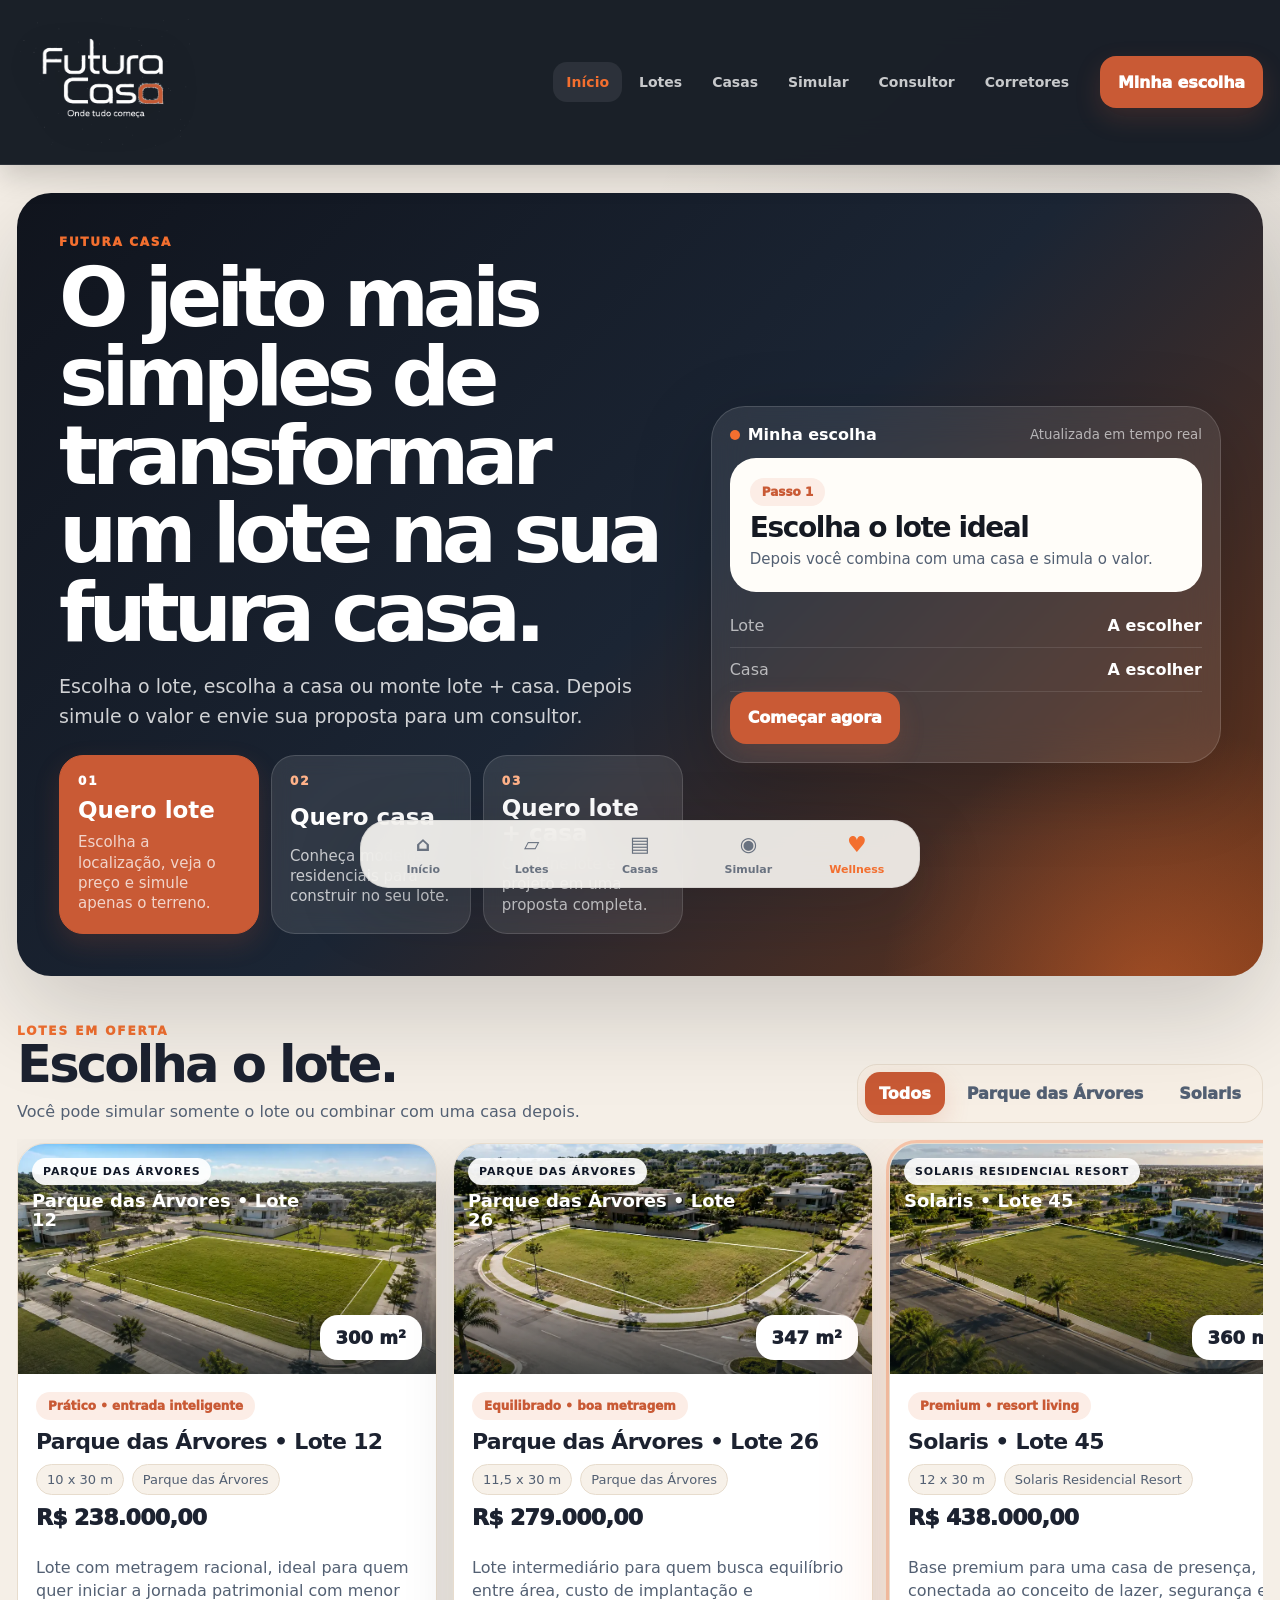
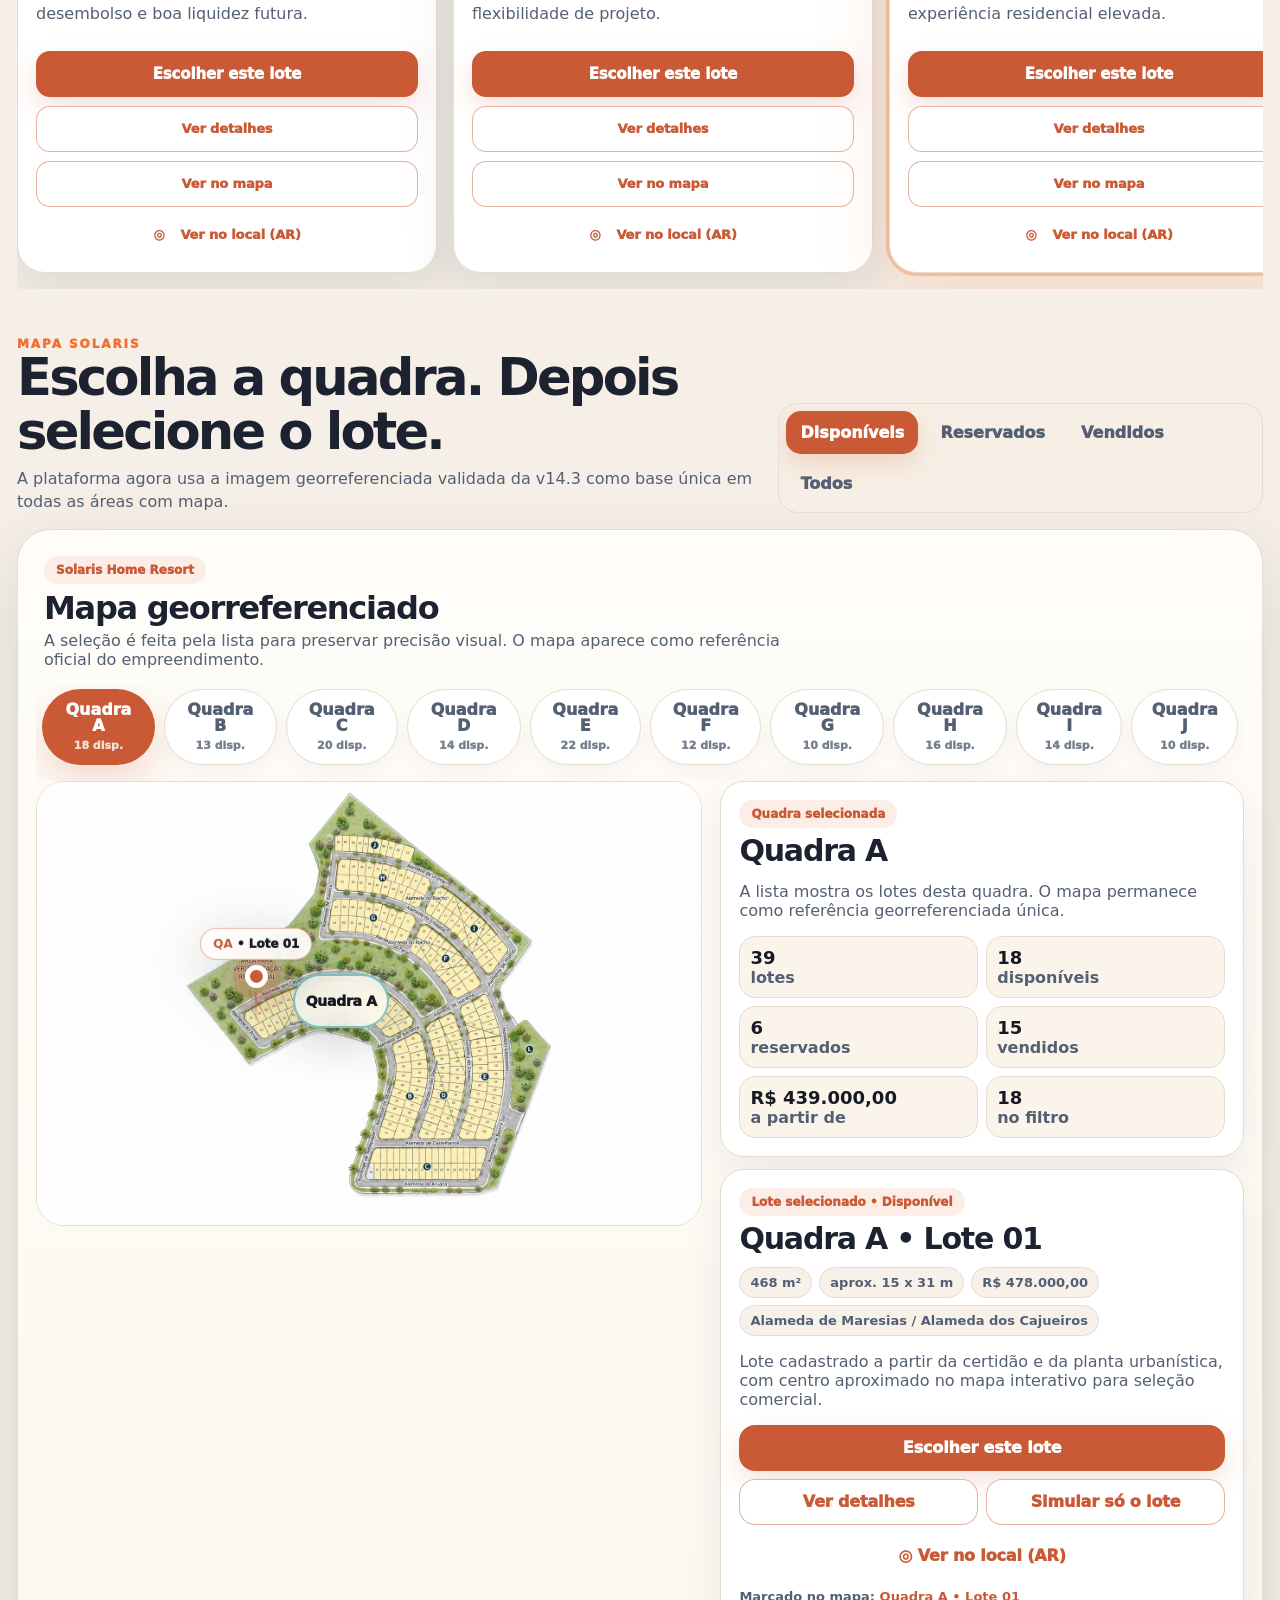
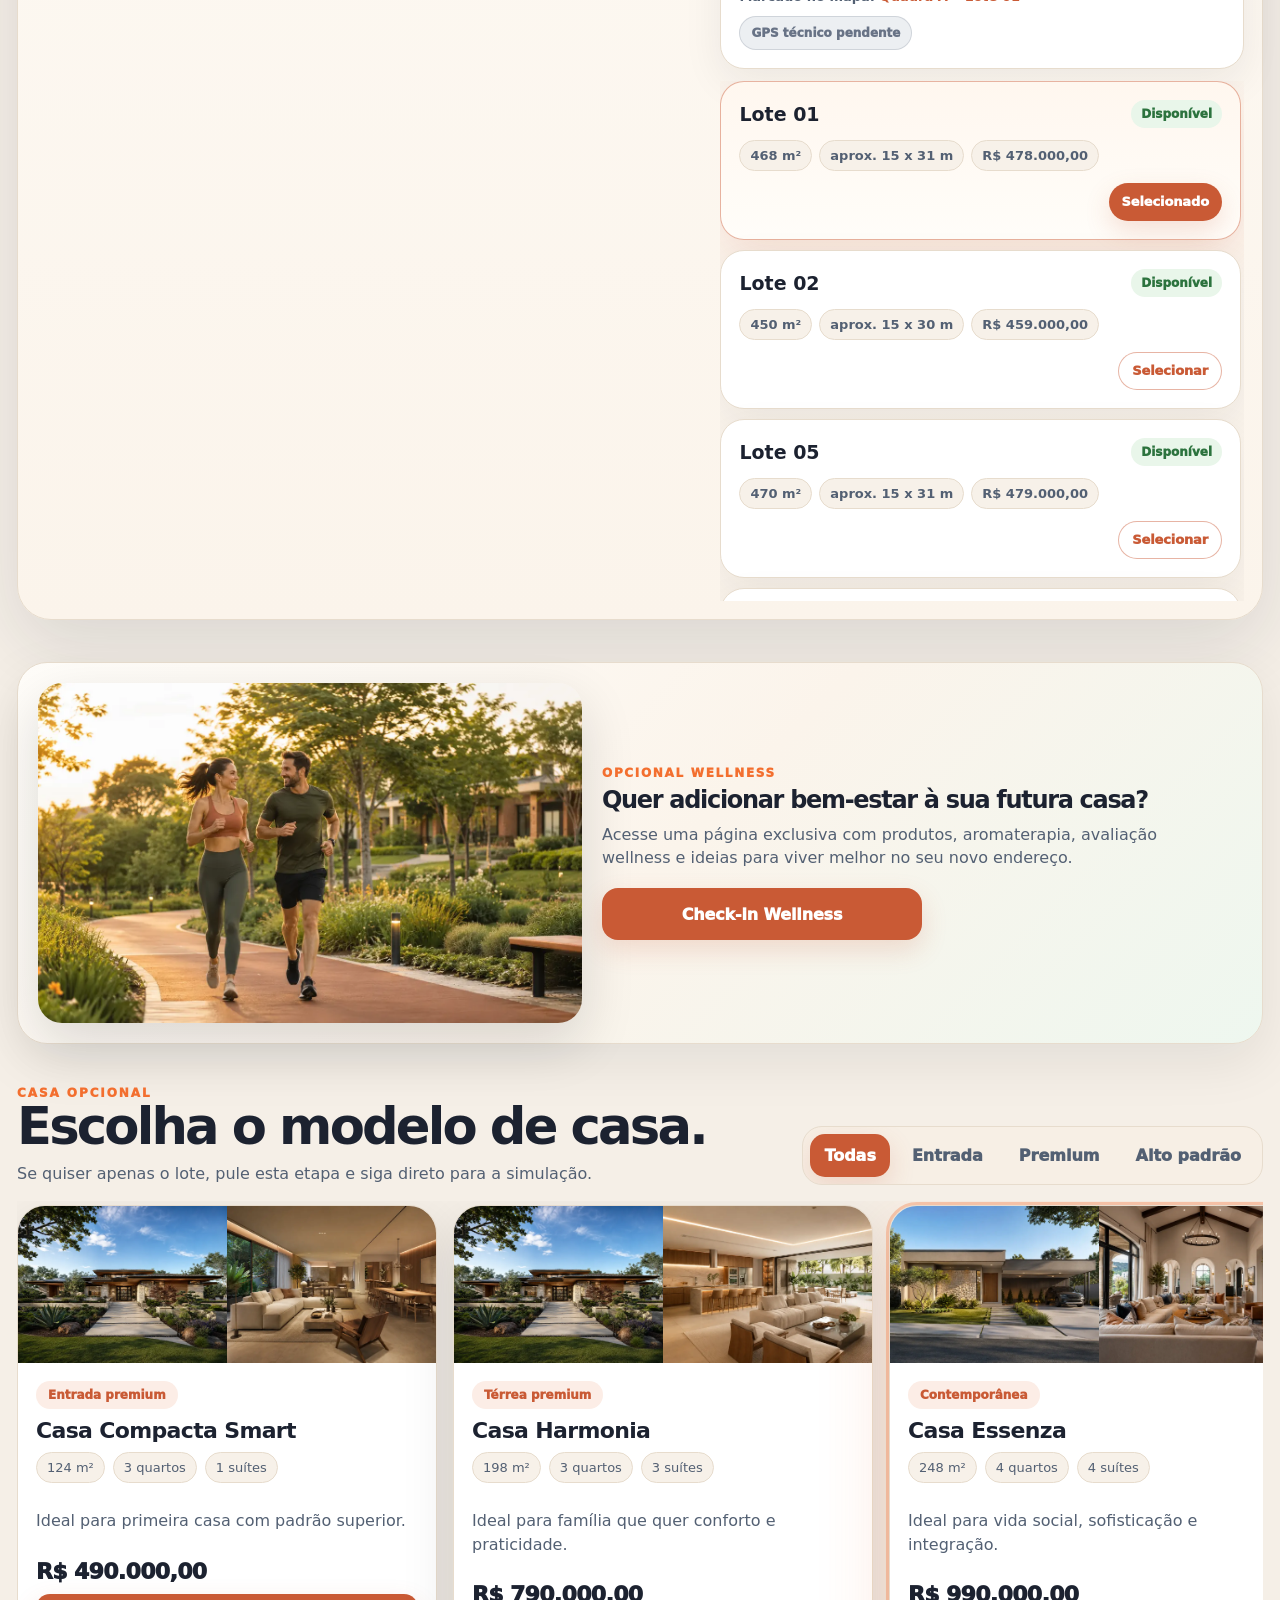
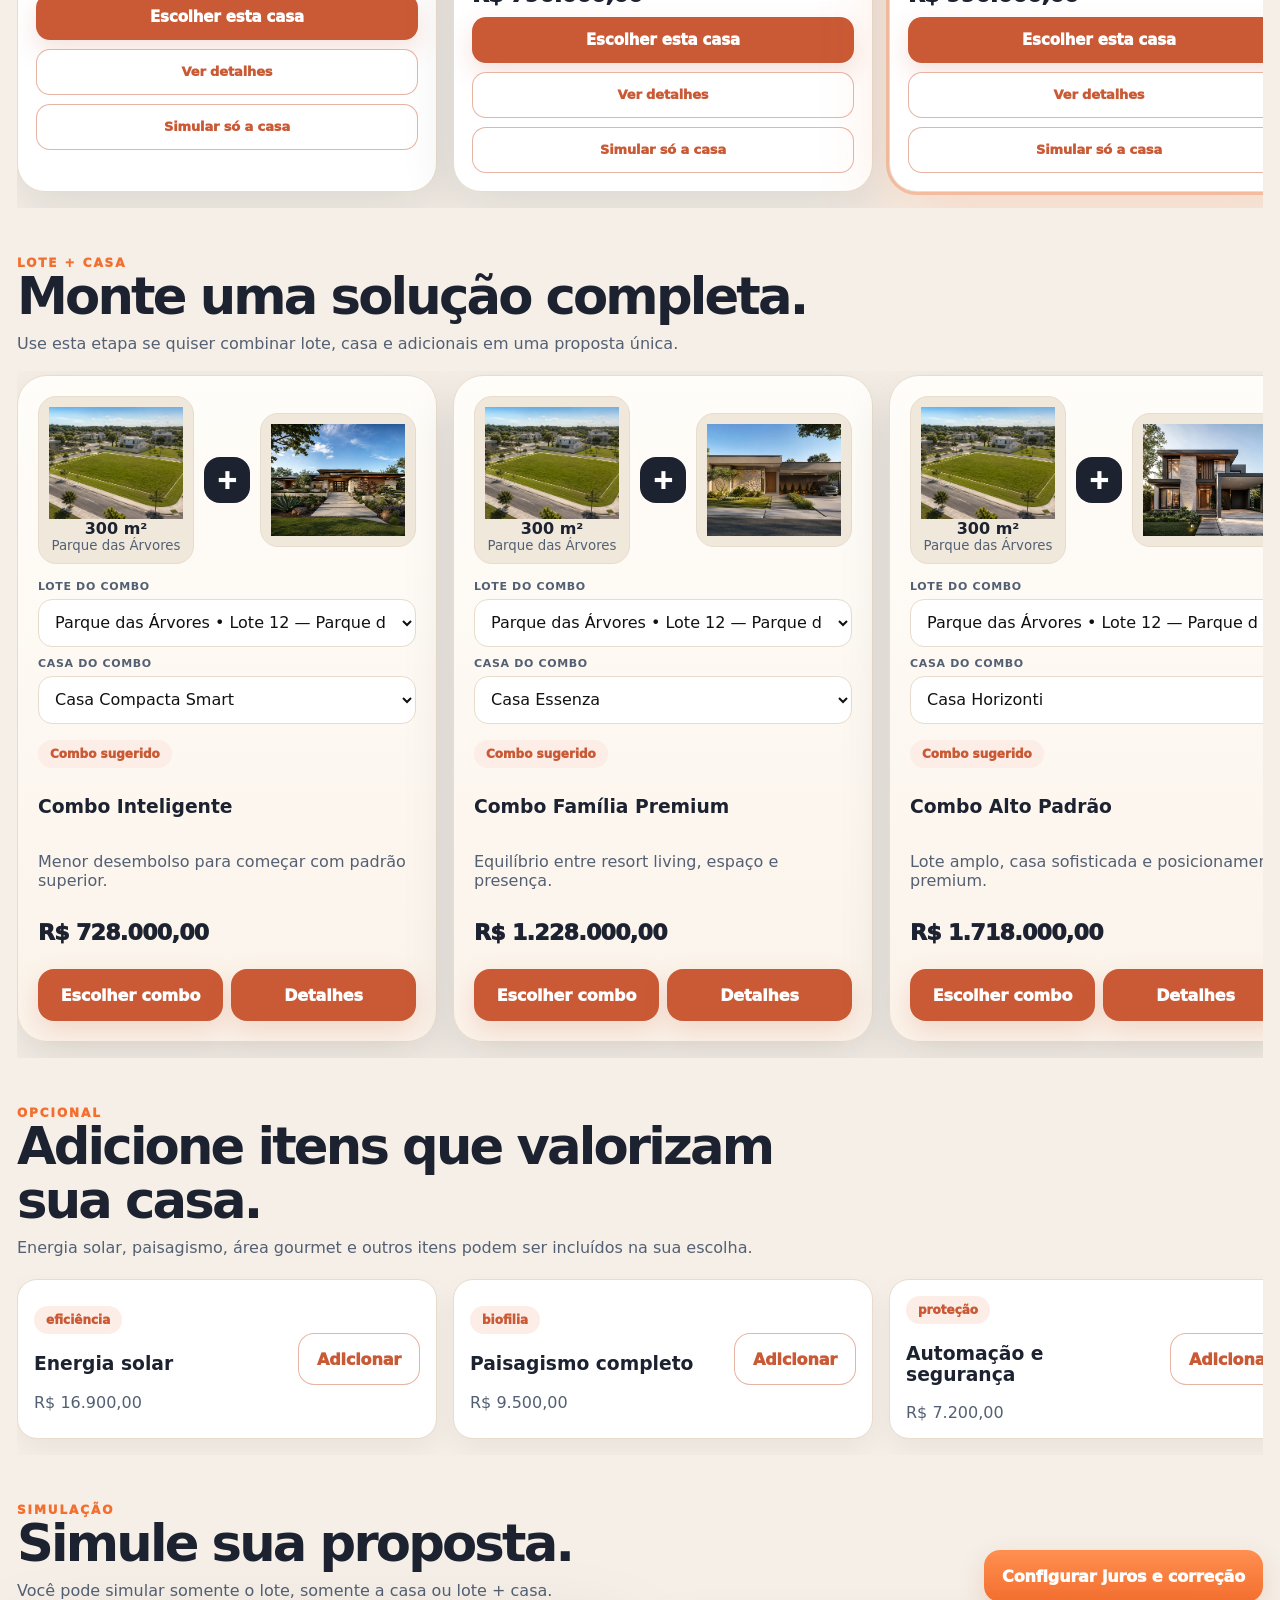
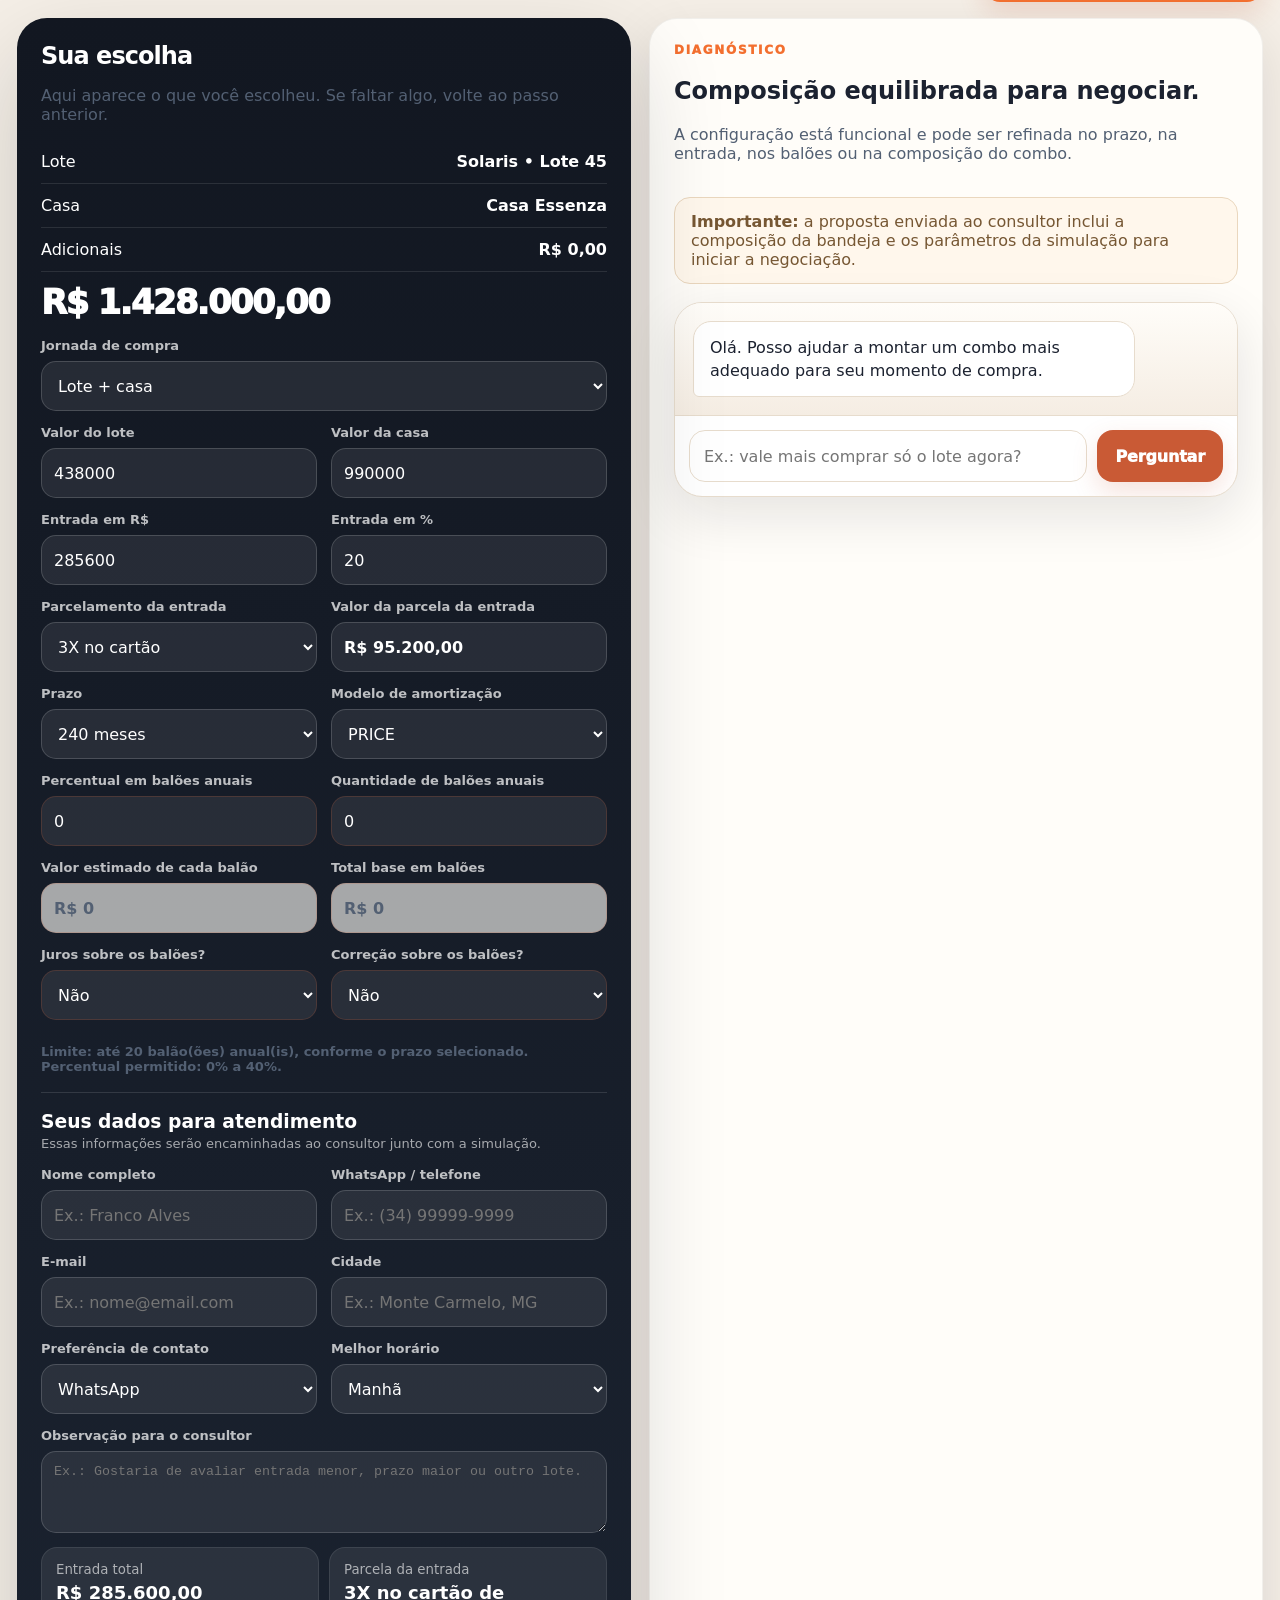
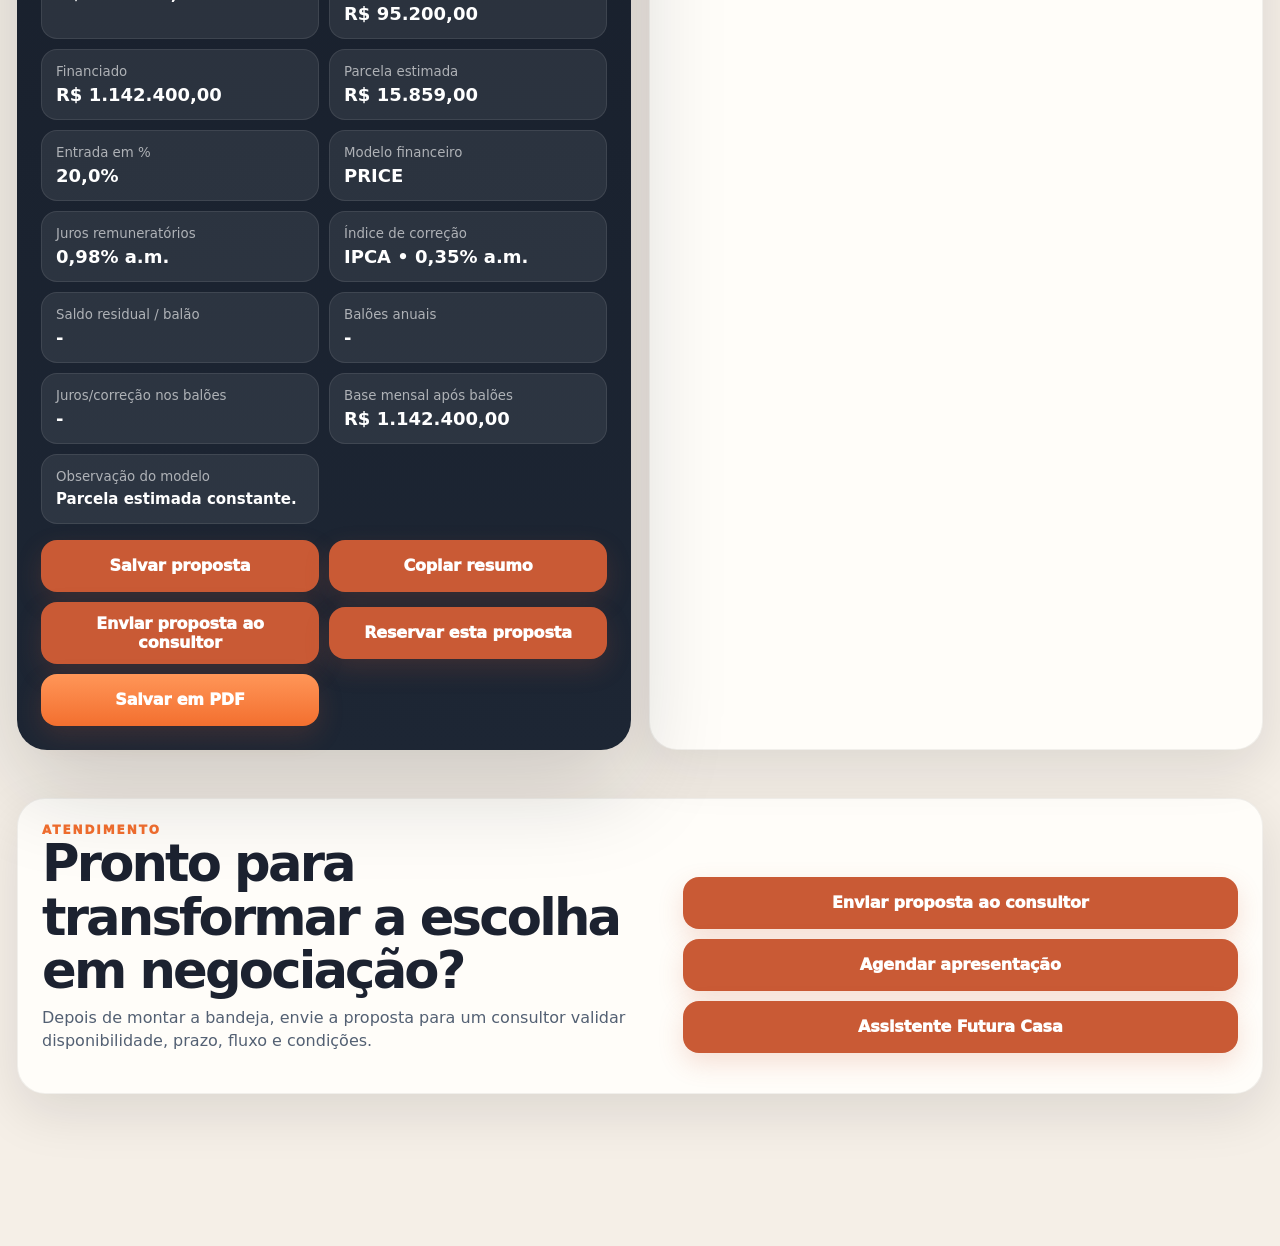
==== index.html @ dea249a9 "Add files via upload" ====
<!doctype html>
<html lang="pt-BR">
<head>
<meta charset="utf-8">
<meta name="viewport" content="width=device-width, initial-scale=1, viewport-fit=cover">
<title>Futura Casa | v14.8 Balões por percentual + AR ajustada</title>
<meta name="theme-color" content="#f5efe7">
<meta name="apple-mobile-web-app-capable" content="yes">
<meta name="apple-mobile-web-app-status-bar-style" content="black-translucent">
<meta name="apple-mobile-web-app-title" content="Futura Casa">
<link rel="manifest" href="manifest.webmanifest">

<link rel="icon" type="image/png" href="[data-uri]">
<style>
:root {
  --bg:#f5efe7; --paper:#fffdf9; --paper2:#fbf5ed; --ink:#151922; --muted:#697280; --line:#e7dccd;
  --dark:#111721; --dark2:#192231; --orange:#f36f2f; --orange2:#ff8f50; --green:#25a765; --red:#d95050;
  --gold:#d8a04f; --shadow:0 18px 54px rgba(16,20,29,.11); --shadow2:0 36px 96px rgba(16,20,29,.18);
  --radius:28px; --max:1320px;
}
*{box-sizing:border-box} html{scroll-behavior:smooth}
body{margin:0;background:radial-gradient(circle at 10% -10%,rgba(243,111,47,.18),transparent 34rem),radial-gradient(circle at 96% 4%,rgba(17,23,33,.10),transparent 38rem),var(--bg);color:var(--ink);font-family:Inter,ui-sans-serif,system-ui,-apple-system,BlinkMacSystemFont,"Segoe UI",Arial,sans-serif}
a{color:inherit;text-decoration:none} button,input,select{font:inherit} button{cursor:pointer}
.wrap{width:min(100% - 34px,var(--max));margin:auto}
.top{position:sticky;top:0;z-index:80;background:rgba(17,23,33,.96);backdrop-filter:blur(18px);border-bottom:1px solid rgba(255,255,255,.08);box-shadow:0 10px 28px rgba(0,0,0,.18)}
.topin{min-height:124px;padding:26px 0;display:flex;gap:18px;align-items:center} .logo{display:flex;flex-direction:column;align-items:flex-start;justify-content:center;gap:8px;min-width:0}
.logo img{width:230px;max-width:100%;display:block;height:auto;object-fit:contain;filter:drop-shadow(0 6px 18px rgba(0,0,0,.22))}.brandTag{display:none!important} .logoText{display:none}.logoText small{display:block;color:var(--muted);font-weight:700;margin-top:2px}.lotBrandRow{display:flex;align-items:center;justify-content:space-between;gap:12px;margin-bottom:10px}.projectLogo{display:flex;align-items:center;justify-content:center;background:#fff;border:1px solid var(--line);border-radius:16px;padding:12px 16px;box-shadow:var(--shadow);min-height:74px}.projectLogo img{display:block;height:32px;width:auto;max-width:140px;object-fit:contain}.projectLogo.solaris{padding:14px 18px;min-height:82px}.projectLogo.solaris img{height:52px;max-width:200px}.modalBrand{margin-top:14px}.modalBrand .projectLogo{min-height:92px;padding:16px 20px}.modalBrand .projectLogo img{height:42px;max-width:200px}.modalBrand .projectLogo.solaris img{height:72px;max-width:250px}
.nav{margin-left:auto;display:flex;gap:4px;align-items:center} .nav a{padding:12px 13px;border-radius:14px;font-weight:850;color:rgba(255,255,255,.76);font-size:14px}
.nav a:hover,.nav a.active{background:rgba(255,255,255,.08);color:var(--orange);box-shadow:none} .hamb{display:none;margin-left:auto;width:48px;height:48px;border:1px solid rgba(255,255,255,.16);border-radius:16px;background:rgba(255,255,255,.08);color:#fff;box-shadow:none} .mobile{display:none}
.btn{display:inline-flex;align-items:center;justify-content:center;gap:10px;min-height:52px;border:0;border-radius:16px;padding:0 18px;font-weight:950;letter-spacing:-.01em}
.btn.primary{background:linear-gradient(180deg,var(--orange2),var(--orange));color:#fff} .btn.dark{background:var(--dark);color:#fff} .btn.light{background:#fff;border:1px solid var(--line);color:var(--ink)} .btn.ghost{background:rgba(255,255,255,.12);border:1px solid rgba(255,255,255,.18);color:#fff} .btn.small{min-height:42px;padding:0 13px;border-radius:14px;font-size:13px}
.hero{margin:28px auto 24px;background:linear-gradient(135deg,#10141d 0%,#1b2534 50%,#6c3519 100%);color:#fff;border-radius:38px;overflow:hidden;position:relative;box-shadow:var(--shadow2)}
.hero:after{content:"";position:absolute;right:-16%;bottom:-42%;width:620px;height:620px;background:radial-gradient(circle,rgba(243,111,47,.42),transparent 62%)}
.heroGrid{position:relative;z-index:1;padding:48px;display:grid;grid-template-columns:1.08fr .92fr;gap:30px;align-items:end}
.eyebrow{font-size:12px;letter-spacing:.14em;text-transform:uppercase;font-weight:950;color:var(--orange)} .hero h1{font-size:clamp(40px,5.7vw,82px);line-height:.98;letter-spacing:-.075em;margin:10px 0 16px} .hero p{font-size:18px;line-height:1.58;color:rgba(255,255,255,.78);max-width:780px}
.heroActions{display:flex;gap:12px;flex-wrap:wrap;margin-top:24px} .trayHero{background:rgba(255,255,255,.08);border:1px solid rgba(255,255,255,.12);border-radius:30px;padding:22px;backdrop-filter:blur(15px)} .trayHero h3{margin:0 0 14px}
.miniLine{display:flex;justify-content:space-between;gap:14px;padding:14px;border-radius:18px;background:rgba(255,255,255,.08);border:1px solid rgba(255,255,255,.08);margin-bottom:10px} .miniLine small{display:block;color:rgba(255,255,255,.62);margin-top:3px}
.section{padding:34px 0} .sectionHead{display:flex;justify-content:space-between;align-items:flex-start;gap:18px;margin-bottom:20px} .sectionHead h2,.sectionHead h1{margin:0} .sectionHead p{margin:8px 0 0} .muted{color:var(--muted)}
.card{background:var(--paper);border:1px solid rgba(16,20,29,.06);border-radius:var(--radius);box-shadow:var(--shadow);padding:24px} .grid2,.grid3,.grid4{display:grid;gap:18px} .grid2{grid-template-columns:repeat(2,minmax(0,1fr))} .grid3{grid-template-columns:repeat(3,minmax(0,1fr))} .grid4{grid-template-columns:repeat(4,minmax(0,1fr))}.journeyCard{width:100%;appearance:none;text-align:left;color:inherit;cursor:pointer;transition:transform .18s ease,box-shadow .18s ease,border-color .18s ease}.journeyCard:hover{transform:translateY(-3px);border-color:rgba(243,111,47,.35);box-shadow:0 22px 60px rgba(16,20,29,.12)}.journeyCard:focus-visible{outline:3px solid rgba(243,111,47,.35);outline-offset:2px}.journeyCard .journeyHint{display:inline-flex;align-items:center;gap:8px;margin-top:14px;font-size:12px;font-weight:900;letter-spacing:.08em;text-transform:uppercase;color:var(--orange)}.journeyCard .journeyHint b{font-size:16px;line-height:1}
.modebar{display:flex;gap:8px;flex-wrap:wrap;padding:7px;background:#f7efe5;border:1px solid var(--line);border-radius:20px;width:max-content;max-width:100%} .mode{border:0;background:transparent;color:var(--muted);border-radius:15px;padding:12px 14px;font-weight:950} .mode.active{background:linear-gradient(180deg,var(--orange2),var(--orange));color:#fff}
.menuCard{overflow:hidden;background:#fff;border:1px solid var(--line);border-radius:28px;box-shadow:var(--shadow);position:relative;display:flex;flex-direction:column} .menuCard.selected{outline:3px solid rgba(243,111,47,.32);box-shadow:0 24px 72px rgba(243,111,47,.18)}
.menuTop{min-height:230px;background:#e9e1d5;position:relative;overflow:hidden} .menuTop:before{content:"";position:absolute;inset:0;background:repeating-linear-gradient(135deg,rgba(255,255,255,.10) 0 2px,transparent 2px 44px);pointer-events:none} .menuTop img.lotThumb{position:absolute;inset:0;width:100%;height:100%;object-fit:cover;display:block} .menuTop .lotShade{position:absolute;inset:auto 0 0 0;height:54%;background:linear-gradient(180deg,rgba(7,19,22,0) 0%,rgba(7,19,22,.10) 42%,rgba(7,19,22,.58) 100%)} .menuTop .lotLabel{position:absolute;left:14px;top:14px;display:flex;flex-direction:column;gap:6px;max-width:65%} .menuTop .lotLabel .chip{display:inline-flex;align-self:flex-start;background:rgba(255,255,255,.92);color:#111827;border-radius:999px;padding:7px 11px;font-size:11px;font-weight:900;letter-spacing:.08em;text-transform:uppercase} .menuTop .lotLabel .title{color:#fff;font-size:18px;font-weight:900;line-height:1.08;text-shadow:0 4px 18px rgba(0,0,0,.28)} .menuTop .area{position:absolute;right:14px;bottom:14px;background:#fff;border-radius:18px;padding:12px 16px;font-weight:950;box-shadow:0 16px 40px rgba(16,20,29,.18);font-size:18px}
.houseImgs{display:grid;grid-template-columns:1fr 1fr;background:#eee2d4} .houseImgs img{width:100%;aspect-ratio:4/3;object-fit:cover;display:block}
.body{padding:18px;display:grid;gap:10px;flex:1} .body h3{margin:0;font-size:22px;letter-spacing:-.03em}
.tag{display:inline-flex;width:max-content;align-items:center;padding:7px 12px;border-radius:999px;background:rgba(243,111,47,.12);color:var(--orange);font-size:12px;font-weight:950} .price{font-size:22px;font-weight:950;letter-spacing:-.03em}
.specs{display:flex;gap:8px;flex-wrap:wrap;color:var(--muted);font-size:13px} .specs span{background:#f7f1e9;border:1px solid var(--line);border-radius:999px;padding:7px 10px}
.cardActions{display:grid;grid-template-columns:1fr 1fr;gap:8px;margin-top:auto}
.comboCard{background:linear-gradient(180deg,#fffdf9,#fbf3ea);border:1px solid var(--line);border-radius:30px;box-shadow:var(--shadow);padding:20px;display:flex;flex-direction:column} .comboPreview{display:grid;grid-template-columns:1fr 46px 1fr;align-items:center;gap:10px;margin-bottom:16px} .previewBox{border-radius:18px;background:#f1e8dc;border:1px solid var(--line);min-height:112px;overflow:hidden;display:grid;place-items:center;text-align:center;padding:10px} .previewBox img{width:100%;height:112px;object-fit:cover} .plus{width:46px;height:46px;border-radius:16px;background:var(--dark);color:#fff;display:grid;place-items:center;font-weight:950;font-size:26px}.comboPickerGrid{display:grid;grid-template-columns:1fr;gap:10px;margin:0 0 16px}.comboPickerField{display:grid;gap:6px}.comboPickerField label{font-size:11px;font-weight:900;letter-spacing:.06em;text-transform:uppercase;color:var(--muted)}.comboPickerField select{width:100%;min-height:48px;border:1px solid var(--line);border-radius:14px;padding:0 12px;background:#fff;color:#111;outline:0}.comboCard .price{margin:14px 0 24px}.comboCard .tag{margin-bottom:10px}
.addon{display:flex;justify-content:space-between;align-items:center;gap:12px;padding:16px;border:1px solid var(--line);border-radius:20px;background:#fff;box-shadow:0 12px 30px rgba(16,20,29,.05)} .addon.active{outline:2px solid rgba(243,111,47,.35)}
.tray{position:sticky;top:96px;background:linear-gradient(180deg,#121721,#1d2634);color:#fff;border-radius:30px;box-shadow:var(--shadow2);padding:24px} .tray h2{margin:0 0 12px;letter-spacing:-.04em} .tray .muted{color:rgba(255,255,255,.64)} .trayLine{display:flex;justify-content:space-between;gap:14px;border-bottom:1px solid rgba(255,255,255,.10);padding:12px 0} .trayLine:last-child{border-bottom:0} .total{font-size:34px;font-weight:950;letter-spacing:-.05em;margin:10px 0}
.fields{display:grid;grid-template-columns:1fr 1fr;gap:14px;margin-top:16px} .field{display:grid;gap:8px} .field label{color:rgba(255,255,255,.72);font-weight:850;font-size:13px} .field input,.field select,.field textarea{width:100%;min-height:50px;border:1px solid rgba(255,255,255,.16);background:rgba(255,255,255,.08);color:#fff;border-radius:15px;padding:0 12px;outline:0}.field textarea{padding:12px;min-height:82px;resize:vertical} .field option{color:#111} .field input[type=range]{accent-color:var(--orange)} .field.full{grid-column:1/-1}.contactBlock{margin-top:18px;padding-top:18px;border-top:1px solid rgba(255,255,255,.12)}.contactBlock h3{margin:0 0 4px}.contactBlock p{margin:0 0 14px;color:rgba(255,255,255,.62);font-size:13px}
.entryToggle{display:flex;gap:8px;background:rgba(255,255,255,.06);padding:6px;border-radius:15px} .entryToggle button{flex:1;border:0;border-radius:12px;background:transparent;color:rgba(255,255,255,.68);font-weight:900;padding:10px} .entryToggle button.active{background:#fff;color:var(--dark)}
.resultGrid{display:grid;grid-template-columns:1fr 1fr;gap:10px;margin-top:14px} .res{padding:14px;border-radius:16px;background:rgba(255,255,255,.08);border:1px solid rgba(255,255,255,.09)} .res small{display:block;color:rgba(255,255,255,.62);margin-bottom:5px} .res b{font-size:18px}
.note{border:1px solid #ead7be;background:#fff7ec;color:#765733;padding:14px 16px;border-radius:16px} .aiBox{border:1px solid var(--line);border-radius:28px;background:#fff;box-shadow:var(--shadow);overflow:hidden} .thread{padding:18px;background:linear-gradient(180deg,#fffdf9,#f5ede3);display:grid;gap:12px;max-height:370px;overflow:auto} .msg{max-width:84%;padding:14px 16px;border-radius:18px;line-height:1.45} .bot{background:#fff;border:1px solid var(--line);border-bottom-left-radius:6px} .user{margin-left:auto;background:var(--dark);color:#fff;border-bottom-right-radius:6px} .chatbar{display:flex;gap:10px;border-top:1px solid var(--line);padding:14px} .chatbar input{flex:1;min-height:52px;border:1px solid var(--line);border-radius:16px;padding:0 14px;outline:0} .actions{display:flex;gap:10px;flex-wrap:wrap;align-items:center;margin-top:16px}.actions .btn{flex:1 1 220px;min-width:0;white-space:normal;text-align:center;line-height:1.2;padding-top:12px;padding-bottom:12px}
.modal{position:fixed;inset:0;display:none;place-items:center;background:rgba(17,23,33,.58);backdrop-filter:blur(8px);z-index:200;padding:18px} .modal.show{display:grid} .modalCard{background:#fff;border-radius:28px;box-shadow:var(--shadow2);width:min(760px,100%);max-height:88vh;overflow:auto} .modalHead{display:flex;justify-content:space-between;gap:16px;align-items:flex-start;padding:22px;border-bottom:1px solid var(--line);position:sticky;top:0;background:#fff;z-index:3} .modalBody{padding:22px;overflow:auto;-webkit-overflow-scrolling:touch} .modalImageGrid{display:grid;grid-template-columns:1fr 1fr;gap:10px;margin-bottom:16px} .modalImageGrid img{width:100%;border-radius:18px;aspect-ratio:4/3;object-fit:cover} .featureList{display:grid;grid-template-columns:repeat(2,1fr);gap:10px;margin:14px 0} .featureList span{background:#f7f1e9;border:1px solid var(--line);padding:12px;border-radius:15px;font-weight:800}.field input[readonly]{background:rgba(255,255,255,.08);color:#fff;font-weight:700}.galleryShell{position:relative;margin-bottom:16px}.galleryViewport{display:flex;gap:12px;overflow-x:auto;scroll-snap-type:x mandatory;scroll-behavior:smooth;scrollbar-width:none;-ms-overflow-style:none;border-radius:22px}.galleryViewport::-webkit-scrollbar{display:none}.gallerySlide{flex:0 0 100%;scroll-snap-align:start}.gallerySlide img{width:100%;aspect-ratio:4/3;object-fit:cover;display:block;border-radius:22px;background:#f3f3f3}.galleryArrow{position:absolute;top:50%;transform:translateY(-50%);width:46px;height:46px;border:0;border-radius:999px;background:rgba(16,20,29,.78);color:#fff;display:grid;place-items:center;font-size:26px;font-weight:900;line-height:1;box-shadow:0 12px 28px rgba(0,0,0,.22);z-index:2}.galleryArrow.prev{left:12px}.galleryArrow.next{right:12px}.comboDetailGrid{display:grid;grid-template-columns:1fr 1fr;gap:16px}.comboDetailBlock{border:1px solid var(--line);border-radius:22px;padding:16px;background:#fffdf9}.comboDetailBlock h3{margin:8px 0 6px;font-size:22px;letter-spacing:-.03em}.comboDetailBlock p{margin:10px 0 0}.comboDetailTop{display:flex;justify-content:space-between;gap:12px;align-items:flex-start;margin-bottom:10px}.comboDetailTop .miniSelect{min-width:220px;max-width:280px;width:100%;min-height:46px;border:1px solid var(--line);border-radius:14px;padding:0 12px;background:#fff;color:#111;outline:0}.comboMeta{display:flex;gap:10px;flex-wrap:wrap;margin:10px 0 0}.comboMeta span{background:#f7f1e9;border:1px solid var(--line);padding:10px 12px;border-radius:999px;font-size:13px;font-weight:800}.comboDetailGrid .modalBrand{margin:0 0 10px}.comboDetailGrid .featureList{grid-template-columns:1fr}.comboDetailActions{margin-top:18px}
.toast{position:fixed;right:18px;bottom:18px;background:#10141d;color:#fff;border-radius:16px;padding:14px 18px;box-shadow:var(--shadow2);z-index:220;opacity:0;transform:translateY(10px);transition:.22s} .toast.show{opacity:1;transform:translateY(0)}

.modalBody .actions,.comboDetailActions .actions{display:flex;gap:12px;flex-wrap:wrap}.modalFormGrid{display:grid;grid-template-columns:1fr 1fr;gap:14px;margin:18px 0}.modalField{display:grid;gap:8px}.modalField label{font-weight:800;color:var(--text);font-size:13px}.modalField input,.modalField select,.modalField textarea{width:100%;min-height:50px;border:1px solid var(--line);background:#fff;color:var(--text);border-radius:15px;padding:0 12px;outline:0}.modalField textarea{padding:12px;min-height:90px;resize:vertical}.modalField.full{grid-column:1/-1}.modalCaption{margin:0 0 6px;color:var(--muted)}
@media(max-width:760px){.comboPreview{grid-template-columns:1fr;gap:12px}.plus{margin:0 auto}.comboPickerGrid{grid-template-columns:1fr}.cardActions{grid-template-columns:1fr}.comboCard .price{margin-bottom:18px}}
@media(max-width:900px){.modal{padding:12px;align-items:flex-start}.modalCard{width:100%;max-height:min(94vh,calc(100dvh - 24px));border-radius:24px}.modalHead,.modalBody{padding:18px}.modalHead{flex-direction:column;align-items:stretch}.modalHead .btn.small{width:100%}.comboDetailGrid,.modalImageGrid,.featureList{grid-template-columns:1fr}.comboDetailBlock{padding:14px}.comboDetailTop{flex-direction:column;align-items:stretch}.comboDetailTop .miniSelect{min-width:0;max-width:none}.gallerySlide img{aspect-ratio:16/11}.galleryArrow{width:42px;height:42px;font-size:24px}.comboMeta span{font-size:12px;padding:9px 11px}.comboDetailActions .actions .btn,.modalBody .actions .btn{flex:1 1 240px}}
@media(max-width:560px){.modal{padding:8px}.modalCard{max-height:min(96vh,calc(100dvh - 16px));border-radius:22px}.modalHead,.modalBody{padding:14px}.modalHead h2{font-size:24px;line-height:1.05}.modalHead p{font-size:14px}.galleryArrow{width:38px;height:38px;font-size:21px}.comboMeta span,.featureList span{width:100%}.comboDetailActions .actions .btn,.modalBody .actions .btn{width:100%;flex:1 1 100%}.modalFormGrid{grid-template-columns:1fr}}
@media(max-width:1100px){.nav,.top .btn.primary{display:none}.hamb{display:grid;place-items:center}.mobile.open{display:grid}.mobile{position:fixed;inset:78px 16px auto 16px;background:#10141d;color:#fff;border-radius:24px;padding:16px;z-index:100;box-shadow:0 24px 80px rgba(0,0,0,.28)}.mobile a{padding:14px;border-radius:14px;font-weight:900}.mobile a:hover{background:rgba(255,255,255,.08)}.heroGrid,.grid2{grid-template-columns:1fr}.grid4,.grid3{grid-template-columns:repeat(2,1fr)}.tray{position:relative;top:0}}
@media(max-width:700px){.wrap{width:min(100% - 24px,var(--max))}.topin{height:70px}.logo img{width:112px}.logoText{display:none}.hero{border-radius:26px;margin-top:18px}.heroGrid{padding:26px}.hero h1{font-size:40px}.hero p{font-size:15px}.heroActions{display:grid}.btn{width:100%}.grid4,.grid3,.grid2,.resultGrid,.fields,.modalFormGrid{grid-template-columns:1fr}.sectionHead{flex-direction:column}.modebar{width:100%;overflow:auto;flex-wrap:nowrap}.mode{white-space:nowrap}.comboPreview{grid-template-columns:1fr}.plus{margin:auto;transform:rotate(90deg)}.chatbar,.cardActions,.actions{grid-template-columns:1fr;display:grid}.actions .btn{flex:1 1 auto}.modalImageGrid,.featureList{grid-template-columns:1fr}.galleryArrow{width:42px;height:42px;font-size:24px}.comboDetailGrid{grid-template-columns:1fr}.comboDetailTop{flex-direction:column}.comboDetailTop .miniSelect{max-width:none}}
@media (max-width:640px){.logo img{width:168px}.projectLogo{min-height:66px;padding:10px 12px}.projectLogo img{height:28px;max-width:124px}.projectLogo.solaris{min-height:74px;padding:12px 14px}.projectLogo.solaris img{height:40px;max-width:160px}.modalBrand .projectLogo.solaris img{height:56px;max-width:200px}}

.logo{min-width:176px;min-height:62px;display:flex;align-items:center;justify-content:flex-start}
.logoText{display:none!important}
.lotBrandRow{display:flex;align-items:center;justify-content:space-between;gap:12px;margin-bottom:10px}.projectLogo{display:none}.modalBrand{margin:16px 0 0}.modalBrand .projectLogo{display:flex;align-items:center;justify-content:center;background:linear-gradient(135deg,#071316,#0d2528);border:1px solid rgba(0,172,172,.22);border-radius:22px;padding:22px;box-shadow:0 18px 50px rgba(0,0,0,.12);min-height:170px}.modalBrand .projectLogo img{display:block;width:min(360px,80vw);height:auto;max-height:130px;object-fit:contain}.modalBrand .projectLogo.solaris img{width:min(380px,80vw);max-height:150px}.menuTop .lotBrandRow .projectLogo{display:none}.menuTop .area{right:14px!important;bottom:14px!important}.hero{margin-top:28px}
@media(max-width:640px){.topin{min-height:112px;padding:22px 0}.logo{min-width:150px}.logo img{width:190px!important}.brandTag{display:none!important}.modalBrand .projectLogo{min-height:130px;padding:18px}.modalBrand .projectLogo img,.modalBrand .projectLogo.solaris img{width:min(280px,78vw);max-height:105px}.hero{margin-top:18px}}

@media(max-width:900px){.topin{min-height:116px;padding:24px 0}.logo img{width:206px}.brandTag{display:none!important}}

/* v7.0 — rota e realidade aumentada */
.arHelpBox{margin:14px 0;padding:14px 16px;border:1px solid #ead7be;background:#fff7ec;color:#765733;border-radius:16px;line-height:1.45}
.modalCard.arModalCard{width:min(980px,100%);background:#071016;color:#fff;border:1px solid rgba(255,255,255,.10);overflow:hidden}
.modalCard.arModalCard .modalHead{background:linear-gradient(180deg,rgba(7,16,26,.98),rgba(13,28,43,.98));border-bottom:1px solid rgba(255,255,255,.10);color:#fff}
.modalCard.arModalCard .modalHead .muted{color:rgba(255,255,255,.70)}
.modalCard.arModalCard .modalHead .tag{background:rgba(160,220,60,.14);color:#a8df35}
.arShell{display:grid;gap:14px}
.arScene{position:relative;min-height:640px;height:min(74vh,760px);border-radius:28px;overflow:hidden;background:linear-gradient(135deg,#0a1520,#121b2a);box-shadow:inset 0 0 0 1px rgba(255,255,255,.10)}
.arScene video,.arFallback{position:absolute;inset:0;width:100%;height:100%;object-fit:cover}
.arFallback{display:grid;place-items:center;background:linear-gradient(135deg,#0e1826,#1b2838);overflow:hidden}
.arFallback img{position:absolute;inset:0;width:100%;height:100%;object-fit:cover;opacity:.45;filter:blur(1px) saturate(.9)}
.arFallback.hidden{display:none}
.arFallbackText{position:relative;z-index:2;text-align:center;max-width:420px;padding:22px;background:rgba(7,16,26,.62);border:1px solid rgba(255,255,255,.12);border-radius:22px;backdrop-filter:blur(12px)}
.arOverlay{position:absolute;inset:0;background:linear-gradient(180deg,rgba(0,0,0,.28),transparent 30%,transparent 60%,rgba(0,0,0,.54));pointer-events:none}
.arTopPill{position:absolute;left:18px;top:18px;right:18px;display:flex;align-items:center;justify-content:space-between;gap:12px;padding:14px 16px;background:rgba(10,18,28,.78);border:1px solid rgba(255,255,255,.14);border-radius:22px;backdrop-filter:blur(16px);box-shadow:0 16px 48px rgba(0,0,0,.22)}
.arBrand{display:flex;flex-direction:column;gap:3px}
.arBrand small{letter-spacing:.18em;text-transform:uppercase;color:#a8df35;font-weight:950;font-size:11px}
.arBrand b{font-size:18px}
.arCloseMini{width:44px;height:44px;border-radius:16px;border:1px solid rgba(255,255,255,.16);background:rgba(255,255,255,.08);color:#fff;font-weight:950}
.arCompass{position:absolute;left:20px;top:116px;width:88px;height:116px;border-radius:26px;background:rgba(10,18,28,.78);border:1px solid rgba(255,255,255,.14);display:grid;place-items:center;gap:4px;padding:10px;backdrop-filter:blur(16px);box-shadow:0 16px 42px rgba(0,0,0,.22)}
.arCompassDial{width:62px;height:62px;border-radius:50%;border:2px solid rgba(255,255,255,.20);position:relative;display:grid;place-items:center}
.arCompassNeedle{width:4px;height:32px;border-radius:999px;background:#a8df35;transform-origin:50% 90%;box-shadow:0 0 16px rgba(168,223,53,.45)}
.arCompassDial span{position:absolute;top:6px;color:#fff;font-size:12px;font-weight:900;transform:translateY(-2px)}
.arCompass strong{font-size:18px}
.arMarker{position:absolute;min-width:132px;max-width:180px;padding:11px 13px;background:rgba(10,18,28,.82);color:#fff;border:1px solid rgba(168,223,53,.38);border-radius:18px;backdrop-filter:blur(14px);box-shadow:0 18px 42px rgba(0,0,0,.25)}
.arMarker:after{content:"";position:absolute;left:50%;bottom:-34px;width:1px;height:34px;background:rgba(255,255,255,.45)}
.arMarker .kicker{display:flex;align-items:center;gap:8px;font-weight:950}
.arMarker .dot{width:18px;height:18px;border-radius:50%;display:grid;place-items:center;background:#a8df35;color:#12201b;font-size:12px}
.arMarker small{display:block;margin-top:5px;color:rgba(255,255,255,.72);font-size:14px}
.arMarker.m1{left:13%;top:42%}
.arMarker.m2{right:9%;top:33%}
.arMarker.m3{left:27%;top:58%}
.arMarker.m4{right:21%;top:55%}
.arBottomStatus{position:absolute;left:18px;right:18px;bottom:18px;display:flex;align-items:center;justify-content:space-between;gap:16px;padding:18px 20px;background:rgba(7,16,26,.88);border:1px solid rgba(255,255,255,.12);border-radius:26px;backdrop-filter:blur(18px);box-shadow:0 22px 70px rgba(0,0,0,.34)}
.arStatusIcon{width:74px;height:74px;border-radius:50%;background:rgba(168,223,53,.12);border:1px solid rgba(168,223,53,.35);display:grid;place-items:center;color:#a8df35;font-size:30px}
.arStatusText{flex:1}
.arStatusText small{display:block;letter-spacing:.18em;text-transform:uppercase;color:#a8df35;font-weight:950}
.arStatusText b{display:block;font-size:26px;margin:2px 0 4px}
.arStatusText span{color:rgba(255,255,255,.72)}
.arInfoButton{width:58px;height:58px;border-radius:18px;border:1px solid rgba(255,255,255,.18);background:rgba(255,255,255,.08);color:#fff;font-size:24px;font-weight:900}
.arActions{display:flex;gap:10px;flex-wrap:wrap}
.arActions .btn{flex:1 1 190px}
@media(max-width:700px){
  .arScene{height:76vh;min-height:590px;border-radius:22px}
  .arTopPill{left:12px;right:12px;top:12px;padding:12px}
  .arCompass{left:14px;top:102px;width:78px;height:104px}
  .arMarker{min-width:120px;padding:10px 12px;font-size:13px}
  .arMarker.m1{left:9%;top:39%}
  .arMarker.m2{right:6%;top:31%}
  .arMarker.m3{left:18%;top:56%}
  .arMarker.m4{right:10%;top:60%}
  .arBottomStatus{left:12px;right:12px;bottom:12px;padding:14px}
  .arStatusIcon{width:58px;height:58px}
  .arStatusText b{font-size:22px}
}


/* v7.1 — cadastro de lotes */
.registerIntro{margin:0 0 14px;color:var(--muted);line-height:1.45}
.gpsBox{display:flex;align-items:flex-start;justify-content:space-between;gap:14px;margin:14px 0;padding:14px;border-radius:18px;background:#fff7ec;border:1px solid #ead7be;color:#765733}
.gpsBox b{display:block;color:#4c3824;margin-bottom:3px}
.gpsBox small{display:block;line-height:1.35}
.mediaPreview{display:grid;grid-template-columns:repeat(3,minmax(0,1fr));gap:10px;margin-top:10px}
.mediaPreview img{width:100%;aspect-ratio:4/3;object-fit:cover;border-radius:14px;border:1px solid var(--line);background:#f7f1e9}
.fileList{margin-top:8px;display:grid;gap:6px;color:var(--muted);font-size:13px}
.fileList span{display:block;padding:8px 10px;border-radius:12px;background:#f7f1e9;border:1px solid var(--line)}
.lotMediaList{margin-top:14px;display:grid;gap:8px}
.lotMediaList span{padding:10px 12px;border-radius:14px;background:#f7f1e9;border:1px solid var(--line);display:flex;justify-content:space-between;gap:12px}
.pendingGps{margin:14px 0;padding:14px 16px;border-radius:16px;background:#fff7ec;border:1px solid #ead7be;color:#765733}
.confirmBox{display:grid;gap:10px;padding:18px;border-radius:20px;background:linear-gradient(180deg,#fffdf9,#fbf3ea);border:1px solid var(--line)}
.confirmBox h3{margin:0;font-size:24px}
.confirmBox p{margin:0;color:var(--muted);line-height:1.45}
.registerBadge{display:inline-flex;width:max-content;max-width:100%;align-items:center;gap:6px;padding:7px 11px;border-radius:999px;background:rgba(37,167,101,.12);color:#178653;font-weight:950;font-size:12px}
@media(max-width:700px){.gpsBox{display:grid}.mediaPreview{grid-template-columns:repeat(2,minmax(0,1fr))}}


/* v7.2 — Modo Campo Futura Casa, feito do zero no layout da plataforma */
.fieldModalCard{width:min(980px,100%);background:#fffdf9;color:var(--ink);border:1px solid rgba(16,20,29,.08);overflow:hidden}
.fieldModalCard .modalHead{background:linear-gradient(180deg,#fffdf9,#fbf3ea);border-bottom:1px solid var(--line)}
.fieldShell{display:grid;gap:16px}
.fieldStage{position:relative;min-height:640px;height:min(74vh,760px);border-radius:30px;overflow:hidden;background:#efe6da;box-shadow:0 26px 90px rgba(16,20,29,.18);border:1px solid rgba(16,20,29,.08)}
.fieldStage video,.fieldFallback{position:absolute;inset:0;width:100%;height:100%;object-fit:cover}
.fieldFallback{background:#efe6da;overflow:hidden}
.fieldFallback img{position:absolute;inset:0;width:100%;height:100%;object-fit:cover;filter:saturate(.92) contrast(.95);opacity:.62}
.fieldFallback.hidden{display:none}
.fieldVeil{position:absolute;inset:0;background:linear-gradient(180deg,rgba(255,253,249,.12) 0%,rgba(255,253,249,.02) 34%,rgba(16,20,29,.25) 100%);pointer-events:none}
.fieldTop{position:absolute;left:18px;right:18px;top:18px;display:flex;align-items:center;justify-content:space-between;gap:12px;padding:14px 16px;background:rgba(255,253,249,.86);border:1px solid rgba(16,20,29,.08);border-radius:24px;backdrop-filter:blur(18px);box-shadow:0 18px 60px rgba(16,20,29,.12)}
.fieldTopBrand{display:none}
.fieldTopBrand small{letter-spacing:.16em;text-transform:uppercase;color:var(--orange);font-weight:950;font-size:11px}
.fieldTopBrand b{font-size:18px;color:var(--ink)}
.fieldClose{width:58px;height:58px;border-radius:21px;border:1px solid var(--line);background:rgba(255,253,249,.95);color:var(--ink);font-size:34px;font-weight:950;box-shadow:0 18px 40px rgba(16,20,29,.14)}
.fieldCompass{position:absolute;left:18px;top:92px;width:92px;border-radius:24px;background:rgba(255,253,249,.90);border:1px solid rgba(16,20,29,.08);padding:12px;display:grid;place-items:center;gap:8px;backdrop-filter:blur(16px);box-shadow:0 18px 60px rgba(16,20,29,.12);z-index:6}
.fieldCompassDial{width:62px;height:62px;border-radius:50%;border:2px solid rgba(243,111,47,.28);display:grid;place-items:center;position:relative;background:#fff}
.fieldCompassDial span{position:absolute;top:6px;font-size:11px;font-weight:950;color:var(--orange)}
.fieldNeedle{width:4px;height:32px;border-radius:999px;background:linear-gradient(180deg,var(--orange),var(--orange2));transform-origin:50% 90%;box-shadow:0 0 16px rgba(243,111,47,.3)}
.fieldCompass strong{font-size:18px;color:var(--ink)}
.fieldPin{position:absolute;min-width:132px;max-width:190px;padding:11px 13px;background:rgba(255,253,249,.90);border:1px solid rgba(243,111,47,.24);border-radius:19px;box-shadow:0 20px 60px rgba(16,20,29,.15);backdrop-filter:blur(16px)}
.fieldPin:after{content:"";position:absolute;left:50%;bottom:-32px;width:2px;height:32px;background:linear-gradient(180deg,rgba(243,111,47,.72),rgba(243,111,47,0))}
.fieldPinHead{display:flex;align-items:center;gap:8px;font-weight:950;color:var(--ink)}
.fieldPinDir{width:26px;height:26px;border-radius:50%;display:grid;place-items:center;background:rgba(243,111,47,.10);border:1px solid rgba(243,111,47,.18);color:var(--orange);font-size:15px;line-height:1;flex:0 0 auto}
.fieldPinDirArrow{display:inline-block;transform:rotate(0deg);transition:transform .18s linear}
.fieldPinIcon{width:24px;height:24px;border-radius:50%;display:grid;place-items:center;background:rgba(243,111,47,.14);color:var(--orange);font-size:14px}
.fieldPin small{display:block;margin-top:4px;color:var(--muted);font-weight:750}
.fieldPin.p1{left:13%;top:42%}
.fieldPin.p2{right:8%;top:31%}
.fieldPin.p3{left:28%;top:58%}
.fieldPin.p4{right:19%;top:55%}
.fieldStatus{position:absolute;left:18px;right:18px;bottom:18px;display:flex;align-items:center;gap:16px;padding:18px 20px;background:rgba(255,253,249,.92);border:1px solid rgba(16,20,29,.08);border-radius:28px;box-shadow:0 24px 80px rgba(16,20,29,.20);backdrop-filter:blur(18px)}
.fieldStatusIcon{width:70px;height:70px;border-radius:50%;background:rgba(243,111,47,.12);color:var(--orange);display:grid;place-items:center;font-size:30px;border:1px solid rgba(243,111,47,.22)}
.fieldStatusText{flex:1}
.fieldStatusText small{display:block;letter-spacing:.16em;text-transform:uppercase;color:var(--orange);font-weight:950;font-size:11px}
.fieldStatusText b{display:block;font-size:24px;margin:2px 0 4px}
.fieldStatusText span{color:var(--muted)}
.fieldInfo{display:grid;grid-template-columns:repeat(3,minmax(0,1fr));gap:10px}
.fieldInfo .res{background:#fff;border:1px solid var(--line);color:var(--ink)}
.fieldInfo .res small{color:var(--muted)}
.fieldInfo .res b{color:var(--ink)}
.fieldActions{display:flex;gap:10px;flex-wrap:wrap}
.fieldActions .btn{flex:1 1 180px}
@media(max-width:700px){
  .fieldStage{height:76vh;min-height:590px;border-radius:22px}
  .fieldTop{left:12px;right:12px;top:12px;padding:12px}
  .fieldCompass{left:12px;top:100px;width:80px;padding:9px}
  .fieldPin{min-width:118px;padding:10px 11px}
  .fieldPin.p1{left:8%;top:41%}
  .fieldPin.p2{right:5%;top:32%}
  .fieldPin.p3{left:18%;top:57%}
  .fieldPin.p4{right:8%;top:61%}
  .fieldStatus{left:12px;right:12px;bottom:12px;padding:14px}
  .fieldStatusIcon{width:58px;height:58px}
  .fieldStatusText b{font-size:21px}
  .fieldInfo{grid-template-columns:1fr}
}


/* v7.3 — Campo AR em tempo real, encaixado na tela */
.modal.fieldMode{padding:max(8px,env(safe-area-inset-top)) 8px max(8px,env(safe-area-inset-bottom));background:linear-gradient(180deg,#fbf5ed,#f5efe7);overflow:hidden;place-items:stretch}
.modal.fieldMode.show{display:block}
.modal.fieldMode .fieldModalCard{width:100%;height:calc(100dvh - max(8px,env(safe-area-inset-top)) - max(8px,env(safe-area-inset-bottom)) - 16px);max-height:calc(100dvh - max(8px,env(safe-area-inset-top)) - max(8px,env(safe-area-inset-bottom)) - 16px);border-radius:26px;display:flex;flex-direction:column;overflow:hidden}
.modal.fieldMode .modalHead{display:none}
.modal.fieldMode .modalBody{flex:1;min-height:0;overflow:hidden;padding:10px;background:transparent}
.modal.fieldMode .fieldShell{height:100%;display:grid;grid-template-rows:minmax(0,1fr) auto auto;gap:10px}
.modal.fieldMode .fieldStage{height:auto;min-height:0;border-radius:24px}
.fieldPins{position:absolute;inset:0;pointer-events:none}
.fieldTopBrand b{max-width:72vw;white-space:nowrap;overflow:hidden;text-overflow:ellipsis}
.fieldTopProjectLine{display:block;color:var(--muted);font-weight:800;font-size:12px;margin-top:2px}
.fieldStatusText small.dynamicLabel{color:var(--orange)}
.fieldInfo{grid-template-columns:repeat(3,minmax(0,1fr));gap:8px}
.fieldInfo .res{padding:10px 12px;border-radius:14px}
.fieldInfo .res small{font-size:11px;margin-bottom:3px}
.fieldInfo .res b{font-size:13px;line-height:1.25}
.fieldActions{margin-top:0}
.fieldActions .btn{min-height:46px}
.fieldPin.nearLot{border-color:rgba(243,111,47,.34)}
.fieldPin.placePin{border-color:rgba(37,167,101,.28)}
.fieldPin.placePin .fieldPinIcon{background:rgba(37,167,101,.12);color:#178653}
.fieldPin.placePin .fieldPinDir{background:rgba(37,167,101,.10);border-color:rgba(37,167,101,.18);color:#178653}
@media(max-width:700px){
  .modal.fieldMode{padding:max(6px,env(safe-area-inset-top)) 6px max(6px,env(safe-area-inset-bottom))}
  .modal.fieldMode .fieldModalCard{height:calc(100dvh - max(6px,env(safe-area-inset-top)) - max(6px,env(safe-area-inset-bottom)) - 12px);max-height:calc(100dvh - max(6px,env(safe-area-inset-top)) - max(6px,env(safe-area-inset-bottom)) - 12px);border-radius:22px}
  .modal.fieldMode .modalBody{padding:7px}
  .fieldTop{top:10px;right:10px}
  .fieldTopBrand small{font-size:10px}
  .fieldTopBrand b{font-size:16px;max-width:66vw}
  .fieldCompass{left:10px;top:74px;width:76px;padding:8px;border-radius:20px}
  .fieldCompassDial{width:52px;height:52px}
  .fieldNeedle{height:28px;transition:transform .18s linear}
  .fieldPin{min-width:110px;max-width:158px;padding:9px 10px;border-radius:16px}
  .fieldPinHead{font-size:13px}
  .fieldPin small{font-size:12px}
  .fieldPin.p1{left:8%;top:35%}
  .fieldPin.p2{right:4%;top:30%}
  .fieldPin.p3{left:12%;top:54%}
  .fieldPin.p4{right:7%;top:58%}
  .fieldStatus{left:10px;right:10px;bottom:10px;padding:12px;border-radius:22px}
  .fieldStatusIcon{width:50px;height:50px;font-size:24px}
  .fieldStatusText b{font-size:18px}
  .fieldStatusText span{font-size:12px}
  .fieldInfo{grid-template-columns:1fr 1fr}
  .fieldInfo .res:last-child{grid-column:1/-1}
  .fieldActions{display:grid;grid-template-columns:1fr 1fr}
  .fieldActions .btn{width:100%;min-height:44px;padding:0 12px}
}



/* v7.6 — refinamento da experiência AR */
.fieldStage{min-height:700px;height:min(78vh,840px)}
.fieldTop{left:18px;right:18px;top:18px;padding:0;background:transparent;border:none;box-shadow:none;backdrop-filter:none;align-items:flex-start;justify-content:space-between;z-index:8}
.fieldClose{width:74px;height:74px;border-radius:24px;border:1px solid rgba(16,20,29,.08);background:rgba(255,253,249,.96);color:var(--ink);font-size:42px;font-weight:950;display:grid;place-items:center;box-shadow:0 22px 56px rgba(16,20,29,.16)}
.fieldCompass{position:relative;left:auto;top:auto;width:112px;min-height:112px;border-radius:30px;background:rgba(255,253,249,.94);border:1px solid rgba(16,20,29,.08);padding:12px 12px 10px;display:grid;place-items:center;gap:6px;backdrop-filter:blur(18px);box-shadow:0 22px 60px rgba(16,20,29,.14);z-index:8;overflow:hidden}
.fieldCompass:before{content:"";position:absolute;inset:8px;border-radius:24px;border:1px solid rgba(243,111,47,.10);pointer-events:none}
.fieldCompassDial{width:74px;height:74px;border-radius:50%;border:2px solid rgba(243,111,47,.18);display:grid;place-items:center;position:relative;background:radial-gradient(circle at 50% 42%,#fff 0%,#fffdf9 58%,#f6eee6 100%);box-shadow:inset 0 0 0 1px rgba(16,20,29,.04)}
.fieldCompassDial:before{content:"";position:absolute;inset:8px;border-radius:50%;border:1px dashed rgba(16,20,29,.14)}
.fieldCompassDial:after{content:"";position:absolute;inset:18px;border-radius:50%;border:1px solid rgba(243,111,47,.12)}
.fieldCompassRose{position:absolute;inset:14px;border-radius:50%;background:conic-gradient(from 0deg, rgba(243,111,47,.10), rgba(243,111,47,0) 18%, rgba(16,20,29,.02) 32%, rgba(243,111,47,.10) 50%, rgba(243,111,47,0) 68%, rgba(16,20,29,.02) 82%, rgba(243,111,47,.10))}
.fieldNorthLabel{position:absolute;top:8px;font-size:11px;font-weight:950;letter-spacing:.12em;color:var(--orange)}
.fieldNeedleWrap{position:absolute;inset:0;display:grid;place-items:center;transition:transform .12s linear;will-change:transform}
.fieldNeedle{width:8px;height:42px;position:relative;display:block;clip-path:polygon(50% 0, 88% 38%, 63% 38%, 63% 100%, 37% 100%, 37% 38%, 12% 38%);background:linear-gradient(180deg,var(--orange2) 0%,var(--orange) 45%,#ffb37f 100%);filter:drop-shadow(0 8px 12px rgba(243,111,47,.26))}
.fieldNeedle:after{content:"";position:absolute;left:50%;bottom:-1px;transform:translateX(-50%);width:8px;height:18px;border-radius:999px;background:linear-gradient(180deg,#182235,#33405f)}
.fieldCompassCenter{position:absolute;width:12px;height:12px;border-radius:50%;background:#fff;border:2px solid var(--orange);box-shadow:0 0 0 3px rgba(243,111,47,.12)}
.fieldCompassMeta{display:grid;justify-items:center;gap:1px}
.fieldCompassMeta strong{font-size:19px;line-height:1;color:var(--ink)}
.fieldCompassMeta small{font-size:10px;line-height:1.1;letter-spacing:.18em;text-transform:uppercase;color:var(--muted);font-weight:900}
.fieldPin{min-width:144px;max-width:204px;padding:12px 14px;border-radius:20px;background:rgba(255,253,249,.92)}
.fieldPinHead{display:flex;align-items:center;gap:10px}
.fieldPinLabel{display:flex;align-items:center;gap:8px;min-width:0;flex:1}
.fieldPinLabelText{white-space:nowrap;overflow:hidden;text-overflow:ellipsis}
.fieldPinDir{width:28px;height:28px;border-radius:50%;display:grid;place-items:center;background:rgba(243,111,47,.10);border:1px solid rgba(243,111,47,.18);color:var(--orange);flex:0 0 auto}
.fieldPinDirArrow{display:inline-grid;place-items:center;width:14px;height:14px;transform-origin:50% 50%;transition:transform .10s linear;will-change:transform}
.fieldPinDirArrow svg{width:14px;height:14px;display:block;fill:currentColor}
.fieldPinIcon{width:28px;height:28px;border-radius:50%;display:grid;place-items:center;background:rgba(243,111,47,.14);color:var(--orange);flex:0 0 auto}
.fieldPinIcon svg{width:15px;height:15px;display:block;fill:none;stroke:currentColor;stroke-width:1.9;stroke-linecap:round;stroke-linejoin:round}
.fieldPin small{display:flex;align-items:center;gap:6px;margin-top:5px;color:var(--muted);font-weight:780}
.fieldPin small b{font-size:10px;color:rgba(16,20,29,.38)}
.fieldPin.placePin .fieldPinIcon{background:rgba(37,167,101,.11);color:#178653}
.fieldPin.placePin .fieldPinDir{background:rgba(37,167,101,.10);border-color:rgba(37,167,101,.18);color:#178653}
.fieldStatusIcon svg{width:30px;height:30px;display:block;fill:none;stroke:currentColor;stroke-width:1.9;stroke-linecap:round;stroke-linejoin:round}
.fieldActions{display:grid;grid-template-columns:repeat(2,minmax(0,1fr));gap:12px}
.fieldActions .btn{min-height:58px;display:flex;align-items:center;justify-content:center;gap:10px}
.fieldActions .actionIcon{display:inline-grid;place-items:center;width:20px;height:20px;font-size:18px;line-height:1}
.fieldActionHidden{display:none !important}
@media(max-width:700px){
  .fieldStage{height:80vh;min-height:620px;border-radius:24px}
  .fieldTop{left:12px;right:12px;top:12px}
  .fieldClose{width:66px;height:66px;font-size:38px;border-radius:22px}
  .fieldCompass{width:98px;min-height:98px;padding:10px 10px 8px;border-radius:26px}
  .fieldCompassDial{width:64px;height:64px}
  .fieldNeedle{height:36px}
  .fieldPin{min-width:112px;max-width:164px;padding:9px 10px;border-radius:16px}
  .fieldPinLabel{gap:6px}
  .fieldPinIcon{width:24px;height:24px}
  .fieldPinDir{width:24px;height:24px}
  .fieldActions{grid-template-columns:1fr 1fr;gap:10px}
}


/* v7.8 — refinamento dos botões AR e Simular Casa */
.fieldInfo.compact{grid-template-columns:1fr 1fr}
.fieldActions.v78{grid-template-columns:repeat(2,minmax(0,1fr));gap:12px}
.fieldActions.v78 .btn{min-height:58px;padding:0 14px}
.fieldPins.hidden{display:none}
.houseSimCard{width:min(980px,100%);max-height:min(92vh,calc(100dvh - 24px));overflow:auto;background:#fffdf9;border:1px solid var(--line);border-radius:28px;box-shadow:var(--shadow2)}
.houseSimHead{display:flex;justify-content:space-between;align-items:flex-start;gap:16px;padding:20px;border-bottom:1px solid var(--line);position:sticky;top:0;background:#fffdf9;z-index:2}
.houseSimHead h2{margin:0;font-size:30px;letter-spacing:-.04em}
.houseSimBody{padding:20px;display:grid;grid-template-columns:minmax(280px,360px) 1fr;gap:18px}
.houseSimPreview{border:1px solid var(--line);border-radius:24px;background:#f7f1e9;padding:12px}
.houseSimPreview img{width:100%;aspect-ratio:4/3;object-fit:cover;border-radius:18px;display:block}
.houseStyleGrid{display:grid;grid-template-columns:repeat(3,minmax(0,1fr));gap:10px;margin-top:12px}
.houseStyleOption{display:flex;align-items:center;gap:10px;padding:12px;border:1px solid var(--line);border-radius:18px;background:#fff;font-weight:800;color:var(--ink)}
.houseStyleOption input{accent-color:var(--orange);width:18px;height:18px}
.houseSimGenerate{display:flex;gap:10px;flex-wrap:wrap;margin-top:16px}
.houseSimResults{display:grid;grid-template-columns:repeat(3,minmax(0,1fr));gap:14px;margin-top:18px}
.houseResultCard{border:1px solid var(--line);border-radius:22px;background:#fff;padding:12px;display:grid;gap:10px}
.houseResultCard img{width:100%;aspect-ratio:4/3;object-fit:cover;border-radius:16px;background:#f4efe8;cursor:zoom-in}
.houseResultCard h4{margin:0;font-size:20px}
.houseResultCard p{margin:0;color:var(--muted);font-size:14px;line-height:1.45}
.houseResultMeta{display:flex;align-items:center;justify-content:space-between;gap:8px}
.houseLoading{padding:18px;border-radius:20px;border:1px dashed var(--line);background:#fff;color:var(--muted);font-weight:700}
.hiddenGps{display:none !important}
@media(max-width:820px){
  .houseSimBody{grid-template-columns:1fr}
  .houseStyleGrid,.houseSimResults{grid-template-columns:1fr}
  .fieldActions.v78{grid-template-columns:1fr 1fr}
}


/* v7.9 — correção dos botões AR e mídias funcionais */
.fieldActions.v78 .btn.primary{
  background:linear-gradient(180deg,var(--orange2),var(--orange));
  color:#fff;
  border-color:rgba(243,111,47,.28);
  box-shadow:0 12px 28px rgba(243,111,47,.22);
}
.fieldActions.v78 .btn.primary:hover{filter:brightness(.98)}
.fieldMediaOverlay{z-index:260;background:rgba(17,23,33,.46);backdrop-filter:blur(10px);padding:16px}
.fieldMediaOverlay.show{display:grid;place-items:center}
.fieldMediaCard{width:min(760px,100%);max-height:min(92vh,calc(100dvh - 28px));overflow:auto;background:#fffdf9;border:1px solid var(--line);border-radius:28px;box-shadow:var(--shadow2)}
.fieldMediaHead{display:flex;justify-content:space-between;align-items:flex-start;gap:14px;padding:20px;border-bottom:1px solid var(--line);position:sticky;top:0;background:#fffdf9;z-index:2}
.fieldMediaHead h2{margin:0;font-size:26px;letter-spacing:-.04em}
.fieldMediaBody{padding:20px}
.fieldMediaGrid{display:grid;grid-template-columns:repeat(3,minmax(0,1fr));gap:12px}
.fieldMediaGrid img{width:100%;aspect-ratio:1/1;object-fit:cover;border-radius:16px;border:1px solid var(--line);cursor:pointer;background:#f7f1e9}
.mediaList{display:grid;gap:8px;margin-top:12px}
.mediaList a,.mediaList span{display:flex;justify-content:space-between;gap:12px;align-items:center;padding:12px 14px;border-radius:16px;background:#f7f1e9;border:1px solid var(--line);color:var(--ink);font-weight:800}
.mediaList small{color:var(--muted);font-weight:700}
.mediaEmpty{padding:18px;border:1px dashed var(--line);border-radius:18px;color:var(--muted);background:#fff}
.zoomModalImage{display:block;max-width:100%;max-height:74vh;margin:auto;border-radius:20px;object-fit:contain;background:#111}
.zoomCard{width:min(980px,100%);background:#111721;border-radius:28px;overflow:hidden;box-shadow:var(--shadow2)}
.zoomHead{display:flex;justify-content:space-between;align-items:center;padding:14px 16px;color:#fff;background:#111721}
.zoomHead b{font-size:16px}
.zoomBody{padding:10px;background:#111721}
.zoomableImage{cursor:zoom-in}
@media(max-width:700px){
  .fieldMediaOverlay{padding:8px}
  .fieldMediaCard{border-radius:22px;max-height:calc(100dvh - 16px)}
  .fieldMediaHead,.fieldMediaBody{padding:14px}
  .fieldMediaGrid{grid-template-columns:repeat(2,minmax(0,1fr))}
}


/* v8.2 — AR translúcida + pins clicáveis + mídia simplificada */
.fieldPins{pointer-events:auto}
.fieldPin,.fieldCompass,.fieldStatus{background:rgba(255,253,249,.70)!important;backdrop-filter:blur(18px) saturate(1.1)!important;-webkit-backdrop-filter:blur(18px) saturate(1.1)!important}
.fieldPin{cursor:pointer;transition:transform .16s ease, box-shadow .16s ease, background .16s ease}
.fieldPin:hover,.fieldPin:active{transform:translateY(-2px);box-shadow:0 18px 44px rgba(16,20,29,.18);background:rgba(255,253,249,.80)!important}
.fieldPinHead{pointer-events:none}
.fieldPin small{pointer-events:none}
.fieldClose{width:50px!important;height:50px!important;border-radius:18px!important;font-size:28px!important;line-height:1!important}
@media(max-width:700px){.fieldClose{width:44px!important;height:44px!important;border-radius:16px!important;font-size:24px!important}}
.fieldStatus{cursor:pointer}
.fieldMediaCard.compact .fieldMediaHead{align-items:center}
.fieldMediaCompactIntro{margin:0 0 14px;color:var(--muted)}
.mediaUnifiedList{display:grid;gap:8px;margin-top:10px}
.mediaUnifiedList div{padding:10px 12px;border-radius:14px;background:#f7f1e9;border:1px solid var(--line);font-weight:700;color:var(--ink);font-size:14px}
.arPointModal .modalBody{display:grid;gap:16px}
.arPointHero{display:flex;gap:14px;align-items:center;padding:16px;border:1px solid var(--line);border-radius:20px;background:linear-gradient(180deg,rgba(255,253,249,.96),rgba(247,241,233,.92))}
.arPointIcon{width:58px;height:58px;border-radius:18px;display:grid;place-items:center;background:rgba(243,111,47,.12);color:var(--orange);border:1px solid rgba(243,111,47,.20);font-size:26px;flex:0 0 auto}
.arPointHero h3{margin:0 0 4px;font-size:22px}
.arPointHero p{margin:0;color:var(--muted)}


/* v8.1 — CTA financeiro em cada imagem gerada por IA */
.houseResultCard .houseFinancialCta{
  width:100%;
  min-height:46px;
  border-radius:14px;
  font-weight:950;
  margin-top:4px;
}
.houseResultCard .houseResultNote{
  font-size:12px;
  color:var(--muted);
  line-height:1.35;
  margin-top:-2px;
}


/* v8.2 — atalho IA nos cards e salvamento manual na galeria */
.houseSimToolbar{display:flex;gap:10px;flex-wrap:wrap;margin:16px 0 4px}
.houseSimToolbar .btn{flex:1 1 240px}
@media(max-width:760px){.houseSimToolbar{display:grid;grid-template-columns:1fr}}


/* v8.9 — Mapa interativo Futura Casa */
.mapSection{padding-top:18px}
.mapExperience{position:relative;border-radius:34px;background:linear-gradient(180deg,#121824,#0e1420);box-shadow:var(--shadow2);overflow:hidden;border:1px solid rgba(16,20,29,.10)}
.mapHeaderBar{position:absolute;z-index:8;left:18px;right:18px;top:18px;display:flex;align-items:center;justify-content:space-between;gap:12px;pointer-events:none}
.mapBrandPill,.mapProject{display:inline-flex;align-items:center;gap:10px;border-radius:999px;background:rgba(255,253,249,.88);backdrop-filter:blur(14px);border:1px solid rgba(16,20,29,.08);box-shadow:0 14px 40px rgba(16,20,29,.12);padding:11px 14px;font-weight:900;color:var(--ink)}
.mapBrandPill .stackIcon{color:var(--orange);font-size:17px;transform:rotate(90deg);display:inline-block}
.mapProject{background:rgba(17,23,33,.90);color:#fff;letter-spacing:.02em}
.interactiveMapFrame{display:grid;grid-template-columns:minmax(0,1fr) minmax(360px,430px);min-height:720px}
.mapViewport{position:relative;min-height:720px;overflow:hidden;background:#efe7dc}
.mapInner{position:absolute;inset:0;transform:scale(var(--mapZoom,1));transform-origin:center center;transition:transform .24s ease}
.mapInner img{width:100%;height:100%;object-fit:cover;display:block;filter:saturate(1.02) contrast(.99)}
.mapLotsLayer{position:absolute;inset:0;z-index:4}
.mapLotButton{position:absolute;left:var(--x);top:var(--y);transform:translate(-50%,-50%);min-width:46px;height:38px;padding:0 11px;border-radius:999px;border:1px solid rgba(17,23,33,.16);background:rgba(255,253,249,.82);backdrop-filter:blur(10px);box-shadow:0 12px 32px rgba(16,20,29,.16);font-weight:950;color:var(--ink);cursor:pointer;display:inline-flex;align-items:center;justify-content:center;gap:5px;transition:transform .18s ease, background .18s ease, box-shadow .18s ease}
.mapLotButton:before{content:"";width:8px;height:8px;border-radius:50%;background:var(--orange);box-shadow:0 0 0 4px rgba(243,111,47,.16)}
.mapLotButton[data-status="reserved"]:before{background:var(--orange2)}
.mapLotButton[data-status="sold"]{opacity:.62;background:rgba(255,255,255,.62)}
.mapLotButton[data-status="sold"]:before{background:#9ca3af}
.mapLotButton.selected{background:linear-gradient(180deg,var(--orange2),var(--orange));color:#fff;border-color:rgba(243,111,47,.55);box-shadow:0 18px 54px rgba(243,111,47,.34);transform:translate(-50%,-50%) scale(1.14);z-index:7}
.mapLotButton.selected:before{background:#fff;box-shadow:0 0 0 4px rgba(255,255,255,.22)}
.mapControls{position:absolute;z-index:8;left:20px;bottom:118px;display:grid;overflow:hidden;border-radius:22px;box-shadow:0 18px 50px rgba(16,20,29,.14)}
.mapControls button{width:54px;height:54px;border:0;background:rgba(255,253,249,.92);font-size:28px;font-weight:900;color:var(--ink);border-bottom:1px solid var(--line)}
.mapControls button:last-child{border-bottom:0}
.mapCompass{position:absolute;z-index:8;right:22px;top:88px;width:70px;height:70px;border-radius:50%;background:rgba(255,253,249,.92);box-shadow:0 18px 48px rgba(16,20,29,.14);display:grid;place-items:center;border:1px solid rgba(16,20,29,.08)}
.mapCompass span{position:absolute;top:9px;font-weight:950;font-size:12px}
.mapCompass b{color:var(--orange);font-size:31px;line-height:1}
.mapLegendChips{position:absolute;z-index:8;left:92px;right:18px;bottom:22px;display:flex;gap:10px;flex-wrap:wrap;align-items:center}
.mapLegendChips span{display:inline-flex;align-items:center;gap:8px;background:rgba(255,253,249,.90);border:1px solid rgba(16,20,29,.08);box-shadow:0 10px 30px rgba(16,20,29,.10);border-radius:999px;padding:10px 12px;font-weight:800;color:var(--muted)}
.mapLegendChips i{width:14px;height:14px;border-radius:50%;display:inline-block;border:1px solid rgba(16,20,29,.10)}
.mapLegendChips .available{background:#ffe6a7}.mapLegendChips .reserved{background:var(--orange)}.mapLegendChips .sold{background:#a6a6a6}.mapLegendChips .green{background:#75a843}.mapLegendChips .water{background:#4aa6d8}
.mapSelection{background:linear-gradient(180deg,#fffdf9,#fbf5ed);border-left:1px solid rgba(16,20,29,.08);padding:26px;display:flex;align-items:stretch}
.mapCard{width:100%;align-self:center;background:rgba(255,253,249,.94);border:1px solid var(--line);border-radius:30px;padding:22px;box-shadow:var(--shadow);display:grid;gap:15px}
.mapCardTop{display:flex;justify-content:space-between;gap:14px;align-items:flex-start}
.mapCard .tag{width:max-content}
.mapMiniLot{width:122px;min-width:122px;aspect-ratio:1;border-radius:22px;background:linear-gradient(135deg,#f4e7d6,#fff8eb);border:1px solid var(--line);position:relative;overflow:hidden}
.mapMiniLot:before{content:"";position:absolute;left:42px;top:18px;width:44px;height:86px;border:2px solid var(--orange);border-radius:8px;transform:rotate(13deg);background:rgba(243,111,47,.22)}
.mapMiniLot b{position:absolute;inset:0;display:grid;place-items:center;font-size:30px;color:var(--ink)}
.mapCard h3{font-size:30px;line-height:1.05;margin:0;letter-spacing:-.04em}
.mapCard .price{font-size:38px;color:var(--orange);font-weight:950;letter-spacing:-.04em}
.mapSpecs{display:flex;gap:8px;flex-wrap:wrap}
.mapSpecs span{padding:9px 12px;background:#f8f2ea;border:1px solid var(--line);border-radius:14px;color:var(--muted);font-weight:850}
.mapActions{display:grid;grid-template-columns:1fr 1fr;gap:10px}
.mapActions .wide{grid-column:1/-1}
@media(max-width:960px){
  .interactiveMapFrame{grid-template-columns:1fr;min-height:auto}
  .mapViewport{min-height:620px}
  .mapSelection{border-left:0;border-top:1px solid rgba(16,20,29,.08);padding:18px}
  .mapCard{border-radius:28px}
}
@media(max-width:700px){
  .mapExperience{border-radius:26px;margin-left:-6px;margin-right:-6px}
  .mapHeaderBar{top:12px;left:12px;right:12px}
  .mapProject{display:none}
  .mapBrandPill{font-size:13px;padding:10px 12px}
  .mapViewport{min-height:560px}
  .mapControls{left:12px;bottom:112px}
  .mapControls button{width:46px;height:46px}
  .mapCompass{right:12px;top:68px;width:58px;height:58px}
  .mapLegendChips{left:12px;right:12px;bottom:12px;gap:7px;overflow-x:auto;flex-wrap:nowrap;padding-bottom:2px}
  .mapLegendChips span{white-space:nowrap;padding:9px 11px;font-size:13px}
  .mapLotButton{min-width:38px;height:32px;font-size:13px;padding:0 9px}
  .mapCardTop{display:block}.mapMiniLot{float:right;margin-left:12px;margin-bottom:8px;width:106px;min-width:106px}
  .mapCard h3{font-size:26px}.mapCard .price{font-size:32px}
  .mapActions{grid-template-columns:1fr}
}


/* v8.4 — Mapa híbrido: imagem verdadeira + mapa convencional filtrável */
.mapSection .sectionHead h2{max-width:760px}
.mapSelection.mapHybridPanel{display:grid;align-content:start;gap:16px;overflow:auto}
.mapSelection.mapHybridPanel #mapSelectionCard{display:block}
.mapFinder{width:100%;background:rgba(255,253,249,.94);border:1px solid var(--line);border-radius:28px;padding:18px;box-shadow:0 14px 42px rgba(16,20,29,.08)}
.mapFinderHead{display:grid;gap:6px;margin-bottom:14px}
.mapFinderHead h3{margin:0;font-size:25px;letter-spacing:-.04em}
.mapFinderHead p{margin:0}
.mapFiltersGrid{display:grid;grid-template-columns:1fr 1fr;gap:10px;margin-bottom:12px}
.mapFiltersGrid .full{grid-column:1/-1}
.mapListCount{font-size:13px;font-weight:850;color:var(--muted);margin:4px 0 10px}
.mapConventionalList{display:grid;gap:10px;max-height:440px;overflow:auto;padding-right:3px}
.mapLotRow{width:100%;border:1px solid var(--line);background:#fffdf9;border-radius:18px;padding:12px;text-align:left;display:grid;gap:9px;cursor:pointer;color:var(--ink);transition:transform .16s ease, border-color .16s ease, box-shadow .16s ease, background .16s ease}
.mapLotRow:hover{transform:translateY(-1px);box-shadow:0 12px 28px rgba(16,20,29,.08)}
.mapLotRow.selected{border-color:rgba(243,111,47,.45);background:#fff6ef;box-shadow:0 14px 34px rgba(243,111,47,.14)}
.mapLotRowTop{display:flex;align-items:flex-start;justify-content:space-between;gap:12px}
.mapLotRow h4{margin:0;font-size:18px;line-height:1.1}
.mapLotRow .rowMeta{display:flex;gap:6px;flex-wrap:wrap}
.mapLotRow .rowMeta span{display:inline-flex;border:1px solid var(--line);border-radius:999px;padding:6px 9px;color:var(--muted);font-weight:800;font-size:12px;background:#f8f2ea}
.statusBadge{display:inline-flex;align-items:center;gap:6px;font-size:12px;font-weight:950;border-radius:999px;padding:7px 9px;border:1px solid var(--line);white-space:nowrap}
.statusBadge:before{content:"";width:9px;height:9px;border-radius:50%;background:var(--orange)}
.statusBadge.available{color:#166534;background:#f0fbef}.statusBadge.available:before{background:#7aa22e}
.statusBadge.reserved{color:#9a4b13;background:#fff2e7}.statusBadge.reserved:before{background:var(--orange)}
.statusBadge.sold{color:#5b6472;background:#f1f1f1}.statusBadge.sold:before{background:#9ca3af}
.mapLotsLayer{pointer-events:none}
.mapSelectedMarker{position:absolute;left:var(--x);top:var(--y);transform:translate(-50%,-100%);z-index:7;display:grid;place-items:center;pointer-events:none}
.mapSelectedMarker .pinBubble{min-width:92px;border-radius:18px;background:linear-gradient(180deg,var(--orange2),var(--orange));color:#fff;font-weight:950;padding:10px 12px;box-shadow:0 18px 54px rgba(243,111,47,.32);border:1px solid rgba(255,255,255,.38);text-align:center}
.mapSelectedMarker .pinBubble small{display:block;font-size:11px;letter-spacing:.12em;text-transform:uppercase;opacity:.88}
.mapSelectedMarker .pinPoint{width:18px;height:18px;border-radius:50%;background:#fff;border:5px solid var(--orange);box-shadow:0 0 0 9px rgba(243,111,47,.18);margin-top:-1px}
.mapImageHint{position:absolute;z-index:8;left:18px;top:78px;background:rgba(255,253,249,.88);border:1px solid rgba(16,20,29,.08);border-radius:18px;padding:10px 12px;color:var(--muted);font-weight:850;box-shadow:0 14px 38px rgba(16,20,29,.10);backdrop-filter:blur(12px)}
.mapImageHint b{color:var(--orange)}
.mapLotButton{display:none!important}
@media(max-width:960px){
  .mapConventionalList{max-height:none}
}
@media(max-width:700px){
  .mapImageHint{top:60px;left:12px;right:84px;font-size:12px}
  .mapFiltersGrid{grid-template-columns:1fr}
  .mapFiltersGrid .full{grid-column:auto}
  .mapFinder{border-radius:22px;padding:14px}
  .mapLotRow h4{font-size:17px}
}


/* v8.5 — correções de zoom, campos visíveis e subjanela de lotes */
.mapFinder .field label{color:var(--ink)!important;font-weight:900;opacity:1}
.mapFinder .field select,
.mapFinder .field input{
  width:100%;
  color:var(--ink)!important;
  background:#fffdf9!important;
  border:1px solid var(--line)!important;
  border-radius:16px!important;
  min-height:50px;
  padding:0 14px;
  font-weight:800;
  font-size:15px;
  opacity:1!important;
  -webkit-text-fill-color:var(--ink)!important;
}
.mapFinder .field input::placeholder{color:#9aa0aa!important;-webkit-text-fill-color:#9aa0aa!important}
.mapListWindow{
  border:1px solid var(--line);
  border-radius:22px;
  background:rgba(255,253,249,.72);
  padding:10px;
  max-height:min(520px,48vh);
  overflow:auto;
  box-shadow:inset 0 1px 0 rgba(255,255,255,.65);
  overscroll-behavior:contain;
}
.mapListWindow .mapConventionalList{max-height:none!important;overflow:visible!important;padding-right:0}
.mapControls{pointer-events:auto!important;z-index:20!important}
.mapControls button{cursor:pointer;touch-action:manipulation;user-select:none;-webkit-tap-highlight-color:transparent}
.mapViewport{touch-action:pan-y}
.mapInner{will-change:transform}
.mapZoomBadge{
  position:absolute;
  z-index:10;
  left:22px;
  bottom:235px;
  background:rgba(17,23,33,.82);
  color:#fff;
  border-radius:999px;
  padding:8px 11px;
  font-size:12px;
  font-weight:900;
  opacity:0;
  transform:translateY(6px);
  transition:.18s ease;
  pointer-events:none;
}
.mapZoomBadge.show{opacity:1;transform:translateY(0)}
.mapFiltersGrid{grid-template-columns:repeat(2,minmax(0,1fr))}
@media(max-width:960px){
  .mapListWindow{max-height:min(500px,46vh)}
  .mapConventionalList{max-height:none!important}
}
@media(max-width:700px){
  .mapFiltersGrid{grid-template-columns:1fr 1fr}
  .mapFiltersGrid .full{grid-column:1/-1}
  .mapListWindow{max-height:440px}
  .mapZoomBadge{left:14px;bottom:212px}
}


/* v8.7 — botão Ver no mapa na lista convencional */
.mapLotRow{cursor:default}
.mapLotRowActions{display:grid;grid-template-columns:1fr 1fr;gap:8px;margin-top:2px}
.mapLotRowActions .btn{min-height:42px;border-radius:14px;font-size:14px;padding:0 12px}
@media(max-width:700px){
  .mapLotRowActions{grid-template-columns:1fr}
}


/* v8.8 — lista convencional com apenas Ver no mapa */
.mapLotRowActions{display:grid!important;grid-template-columns:1fr!important;gap:8px;margin-top:2px}
.mapLotRow{cursor:pointer}
.mapLotRow .btn.primary.small{min-height:44px}


/* v8.9 — mapa visual mais limpo e menos aproximado */
.mapHeaderBar,
.mapImageHint,
.mapLegendChips{
  display:none!important;
}
.mapViewport{
  min-height:auto!important;
  aspect-ratio:4/3;
  background:#efe7dc;
}
.mapInner{
  display:flex!important;
  align-items:center!important;
  justify-content:center!important;
  background:#efe7dc!important;
}
.mapInner img{
  width:100%!important;
  height:100%!important;
  object-fit:contain!important;
}
.mapSelectedMarker{
  transform:translate(-50%,-50%)!important;
}
.mapSelectedMarker .pinBubble{
  display:none!important;
}
.mapSelectedMarker .pinPoint{
  width:24px!important;
  height:24px!important;
  border-radius:50%!important;
  background:var(--orange)!important;
  border:4px solid #fff!important;
  box-shadow:0 0 0 9px rgba(243,111,47,.22),0 14px 34px rgba(16,20,29,.22)!important;
  margin:0!important;
}
.mapControls{
  bottom:18px!important;
  left:18px!important;
}
.mapCompass{
  top:18px!important;
  right:18px!important;
}
.mapZoomBadge{
  bottom:142px!important;
}
@media(max-width:700px){
  .mapViewport{aspect-ratio:4/3;min-height:auto!important}
  .mapControls{left:12px!important;bottom:12px!important}
  .mapCompass{right:12px!important;top:12px!important}
  .mapZoomBadge{left:12px!important;bottom:112px!important}
}



/* v9.5 — marcador com etiqueta translúcida de quadra e lote */
.mapSelectedMarker{
  transform:translate(-50%,-58%)!important;
}
.mapSelectedMarker .pinBubble{
  display:flex!important;
  align-items:center;
  gap:8px;
  min-width:auto!important;
  white-space:nowrap;
  margin-bottom:10px;
  padding:8px 12px!important;
  border-radius:999px!important;
  background:rgba(255,253,249,.78)!important;
  color:var(--ink)!important;
  border:1px solid rgba(255,255,255,.72)!important;
  box-shadow:0 10px 26px rgba(16,20,29,.14)!important;
  backdrop-filter:blur(12px);
  -webkit-backdrop-filter:blur(12px);
  font-weight:900!important;
  font-size:13px!important;
  line-height:1.05!important;
}
.mapSelectedMarker .pinBubble small{display:none!important}
.mapSelectedMarker .pinQuadra{color:var(--muted);font-weight:850;letter-spacing:.01em}
.mapSelectedMarker .pinDivider{color:var(--orange);font-weight:950}
.mapSelectedMarker .pinLote{color:var(--orangeDeep);font-weight:950}
.mapSelectedMarker .pinPoint{
  width:24px!important;
  height:24px!important;
  border-radius:50%!important;
  background:var(--orange)!important;
  border:4px solid #fff!important;
  box-shadow:0 0 0 9px rgba(243,111,47,.22),0 14px 34px rgba(16,20,29,.22)!important;
  margin:0 auto!important;
}
@media(max-width:700px){
  .mapSelectedMarker{transform:translate(-50%,-55%)!important}
  .mapSelectedMarker .pinBubble{font-size:12px!important;padding:7px 10px!important;gap:6px;margin-bottom:8px;max-width:calc(100vw - 120px);overflow:hidden;text-overflow:ellipsis}
  .mapSelectedMarker .pinPoint{width:22px!important;height:22px!important}
}


/* v9.1 — Ver no mapa com rolagem direta e robusta */
.mapLotRowActions .btn.primary.small{
  min-height:48px;
  font-size:15px;
}
.mapLotRowActions .btn.primary.small:after{
  content:" ↑";
  font-weight:950;
}
.mapViewport{
  scroll-margin-top:120px;
}
#mapa{
  scroll-margin-top:110px;
}


/* v9.2 — configuração de juros remuneratórios e correção */
.financeConfigSummary{
  display:grid;
  gap:10px;
  border:1px solid var(--line);
  border-radius:22px;
  padding:16px;
  background:linear-gradient(180deg,#fffdf9,#fbf5ed);
}
.financeConfigSummary b{font-size:22px}
.financeConfigSummary p{margin:0;color:var(--muted);line-height:1.45}
.financeConfigGrid{display:grid;grid-template-columns:repeat(2,minmax(0,1fr));gap:12px}
.financeConfigGrid .full{grid-column:1/-1}
.financeConfigHelp{padding:14px 16px;border-radius:18px;background:#fff7ec;border:1px solid #ead7be;color:#765733;line-height:1.45}
.financeConfigHelp b{color:#4c3824}
@media(max-width:700px){.financeConfigGrid{grid-template-columns:1fr}.financeConfigGrid .full{grid-column:auto}}


/* v9.3 — ordem, botões laranja e mapa + lotes */
.heroActions .btn,
.cardActions .btn,
.fieldActions .btn,
.mapLotRowActions .btn,
.mapSelectionActions .btn,
.actions .btn.orangeScope,
#openFinanceSettings{
  background:linear-gradient(180deg,var(--orange2),var(--orange)) !important;
  color:#fff !important;
  border:0 !important;
}
.heroActions .btn{min-width:200px}
#lotes{scroll-margin-top:110px}
#mapa{scroll-margin-top:110px}


/* v9.4 — modelos financeiros adicionais */
#system option{font-weight:800}
.resultGrid .res b#resSystemNote{
  font-size:17px;
  line-height:1.25;
}


/* v9.5 — inclusão do SACOC */
.resultGrid .res b#resSystemNote{font-size:15px;line-height:1.22}



/* v9.6 — PDF + mapa premium */
.simActions{display:grid;grid-template-columns:repeat(2,minmax(0,1fr));gap:10px}
.simActions .btn{width:100%}
@media(max-width:760px){.simActions{grid-template-columns:1fr}}

.mapExperience{
  background:linear-gradient(180deg,#f5ede4 0%,#efe4d7 100%);
  border:1px solid rgba(17,23,33,.08);
  box-shadow:0 30px 90px rgba(16,20,29,.14), inset 0 1px 0 rgba(255,255,255,.45);
}
.interactiveMapFrame{grid-template-columns:minmax(0,1.12fr) minmax(360px,.88fr);min-height:760px}
.mapViewport{
  min-height:760px;
  background:
    radial-gradient(circle at 12% 18%, rgba(255,255,255,.92), transparent 24%),
    radial-gradient(circle at 88% 14%, rgba(243,111,47,.08), transparent 22%),
    linear-gradient(180deg,#ece0d0 0%,#e4d6c4 100%);
}
.mapViewport::before{
  content:"";
  position:absolute;
  inset:16px;
  border-radius:30px;
  background:linear-gradient(180deg,rgba(255,255,255,.32),rgba(255,255,255,.10));
  border:1px solid rgba(255,255,255,.32);
  pointer-events:none;
  z-index:0;
}
.mapInner{
  position:absolute;
  inset:24px;
  border-radius:28px;
  overflow:hidden;
  box-shadow:0 28px 60px rgba(16,20,29,.14);
  background:#f8f1e8;
}
.mapInner img{
  object-fit:contain;
  background:#f8f1e8;
  filter:saturate(1.04) contrast(1.05) brightness(1.01);
}
.mapHeaderBar{left:24px;right:24px;top:24px}
.mapBrandPill,.mapProject{
  background:rgba(255,253,249,.72);
  backdrop-filter:blur(16px);
  border:1px solid rgba(17,23,33,.08);
  box-shadow:0 14px 40px rgba(16,20,29,.08);
}
.mapProject{color:var(--ink);font-weight:900}
.mapControls{
  left:38px;
  bottom:46px;
  border-radius:20px;
  overflow:hidden;
  background:rgba(255,253,249,.78);
  backdrop-filter:blur(12px);
  border:1px solid rgba(17,23,33,.08);
  box-shadow:0 18px 42px rgba(16,20,29,.14);
}
.mapControls button{
  width:50px;
  height:50px;
  font-size:26px;
  background:transparent;
  color:#1a2433;
  border-bottom:1px solid rgba(17,23,33,.08);
}
.mapControls button:hover{background:rgba(255,255,255,.62)}
.mapZoomBadge{
  left:40px;
  bottom:160px;
  padding:8px 10px;
  border-radius:999px;
  background:rgba(17,23,33,.80);
  color:#fff;
  border:1px solid rgba(255,255,255,.10);
  box-shadow:0 14px 28px rgba(16,20,29,.18);
}
.mapCompass{
  right:38px;
  top:102px;
  width:78px;
  height:78px;
  border-radius:50%;
  background:rgba(255,253,249,.72);
  backdrop-filter:blur(14px);
  border:1px solid rgba(17,23,33,.08);
  box-shadow:0 18px 44px rgba(16,20,29,.12);
}
.mapCompass span{font-size:13px;color:#435062;letter-spacing:.18em}
.mapCompass b{font-size:24px;color:var(--orange);text-shadow:0 6px 18px rgba(243,111,47,.20)}
.mapImageHint{display:none!important}
.mapLegendChips{
  left:24px;
  right:24px;
  bottom:18px;
  display:flex;
  flex-wrap:wrap;
  gap:8px;
}
.mapLegendChips span{
  background:rgba(255,253,249,.74);
  backdrop-filter:blur(12px);
  border:1px solid rgba(17,23,33,.08);
  color:#425062;
  font-weight:800;
  padding:8px 12px;
  border-radius:999px;
  box-shadow:0 8px 22px rgba(16,20,29,.08);
}
.mapSelectedMarker{transform:translate(-50%,-100%);}
.mapSelectedMarker .pinBubble{
  min-width:auto;
  display:inline-flex;
  align-items:center;
  gap:8px;
  border-radius:16px;
  background:rgba(255,252,248,.78);
  color:var(--ink);
  font-weight:950;
  padding:10px 14px;
  border:1px solid rgba(243,111,47,.22);
  box-shadow:0 18px 48px rgba(16,20,29,.16);
  backdrop-filter:blur(14px);
}
.mapSelectedMarker .pinBubble small{display:none}
.mapSelectedMarker .pinQuadra{color:var(--orange);font-size:11px;letter-spacing:.12em;text-transform:uppercase}
.mapSelectedMarker .pinDivider{opacity:.45}
.mapSelectedMarker .pinLote{color:#101721;font-size:14px}
.mapSelectedMarker .pinPoint{
  width:16px;height:16px;border-radius:50%;background:var(--orange);
  border:4px solid #fff;box-shadow:0 0 0 9px rgba(243,111,47,.16),0 16px 30px rgba(16,20,29,.16);margin-top:6px
}
.mapSelection{background:linear-gradient(180deg,#fffdf9 0%,#fbf4eb 100%)}
.mapSelection .mapCard,.mapFinder{
  box-shadow:0 18px 50px rgba(16,20,29,.06);
}
@media(max-width:960px){
  .interactiveMapFrame{grid-template-columns:1fr;min-height:auto}
  .mapViewport{min-height:620px}
  .mapInner{inset:18px}
}
@media(max-width:700px){
  .mapViewport{min-height:560px}
  .mapHeaderBar{left:16px;right:16px;top:16px}
  .mapBrandPill,.mapProject{padding:9px 12px;font-size:12px}
  .mapControls{left:24px;bottom:34px}
  .mapZoomBadge{left:24px;bottom:144px}
  .mapCompass{right:24px;top:92px;width:70px;height:70px}
  .mapLegendChips{left:16px;right:16px;bottom:14px}
  .mapSelectedMarker .pinBubble{padding:9px 12px;gap:6px}
}



/* v10.2 - PDF com imagens e mapa mais sofisticado */
.mapViewport{
  background:linear-gradient(180deg,#efe4d7 0%,#e5d7c6 100%)!important;
}
.mapInner{
  inset:28px!important;
  border-radius:30px!important;
  background:#f7efe4!important;
  border:1px solid rgba(17,23,33,.10)!important;
  box-shadow:0 32px 86px rgba(16,20,29,.18), inset 0 1px 0 rgba(255,255,255,.50)!important;
}
.mapInner img{
  object-fit:contain!important;
  background:#f7efe4!important;
  filter:contrast(1.02) saturate(.98) brightness(.995)!important;
}
.mapExperience{
  background:linear-gradient(145deg,#f3eadf 0%,#e9dccb 48%,#d8c6b3 100%)!important;
}
#savePdfChoice{
  background:linear-gradient(180deg,#ff9658,#f36f2f)!important;
  color:#fff!important;
}
@media(max-width:700px){
  .mapInner{inset:18px!important;border-radius:22px!important}
}


/* v9.8 — cadastro completo de lotes e coordenadas centrais */
.mapLotRow .rowMeta span:last-child{background:#fff6ee;color:var(--orange);border-color:rgba(243,111,47,.22)}
.mapListCount strong{color:var(--orange)}


/* v9.9 — Reserva e Assistente */
.journeySuite{padding-top:22px}
.journeySuiteGrid{display:grid;grid-template-columns:repeat(4,minmax(0,1fr));gap:16px}
.journeyServiceCard{
  border:1px solid var(--line);
  background:linear-gradient(180deg,#fffdf9,#fbf4eb);
  border-radius:26px;
  padding:18px;
  text-align:left;
  display:flex;
  gap:14px;
  align-items:flex-start;
  box-shadow:0 18px 46px rgba(16,20,29,.08);
  color:var(--ink);
  min-height:138px;
}
.journeyServiceCard:hover{transform:translateY(-2px);box-shadow:0 22px 56px rgba(16,20,29,.12)}
.serviceIcon{
  width:54px;height:54px;min-width:54px;border-radius:18px;
  display:grid;place-items:center;
  background:linear-gradient(180deg,#ffefe6,#fff7ef);
  color:var(--orange);border:1px solid rgba(243,111,47,.18);
  font-weight:950;font-size:25px;
}
.journeyServiceCard h3{margin:0 0 6px;font-size:20px;letter-spacing:-.03em}
.journeyServiceCard p{margin:0;color:var(--muted);line-height:1.42}
.reservationPanel{
  margin-top:16px;
  border:1px solid var(--line);
  border-radius:28px;
  background:rgba(255,253,249,.88);
  box-shadow:0 18px 48px rgba(16,20,29,.08);
  padding:18px;
  display:none;
}
.reservationPanel.show{display:block}
.reservationCardInline{display:flex;align-items:center;justify-content:space-between;gap:16px;flex-wrap:wrap}
.reservationCardInline h3{margin:0 0 5px;font-size:22px}
.reservationCardInline p{margin:0;color:var(--muted)}
.reservationBadge{
  display:inline-flex;align-items:center;gap:8px;
  padding:9px 13px;border-radius:999px;
  background:#fff4ea;color:var(--orange);
  font-weight:950;border:1px solid rgba(243,111,47,.20);
}
.reserveStatusReserved{
  display:inline-flex;align-items:center;gap:6px;
  border-radius:999px;padding:7px 11px;
  background:#fff4ea;color:#9a4b13;font-weight:950;border:1px solid rgba(243,111,47,.20);
  font-size:12px;
}
.reserveStatusReserved:before{content:"";width:8px;height:8px;border-radius:50%;background:var(--orange)}
.reservationProtocol{
  font-family:ui-monospace,SFMono-Regular,Menlo,monospace;
  background:#111721;color:#fff;border-radius:16px;padding:12px 14px;font-weight:800
}
.reserveModalGrid{display:grid;grid-template-columns:repeat(2,minmax(0,1fr));gap:12px}
.reserveModalGrid .full{grid-column:1/-1}
.reserveSummary{
  border:1px solid var(--line);border-radius:20px;padding:16px;
  background:linear-gradient(180deg,#fffdf9,#fbf4eb);
  display:grid;gap:8px;
}
.reserveSummaryLine{display:flex;justify-content:space-between;gap:12px;border-bottom:1px solid #efe4d8;padding-bottom:8px}
.reserveSummaryLine:last-child{border-bottom:0;padding-bottom:0}
.reserveSummaryLine span{color:var(--muted);font-weight:700}
.reserveSummaryLine b{text-align:right}
.mapLotRow.reservedByUser,.menuCard.reservedByUser{
  outline:2px solid rgba(243,111,47,.25);
  background:linear-gradient(180deg,#fff7ef,#fffdf9);
}
@media(max-width:960px){.journeySuiteGrid{grid-template-columns:repeat(2,minmax(0,1fr))}}
@media(max-width:700px){
  .journeySuiteGrid{grid-template-columns:1fr}
  .journeyServiceCard{min-height:auto}
  .reserveModalGrid{grid-template-columns:1fr}
  .reserveModalGrid .full{grid-column:auto}
}


/* v10.0 — Wellness e Assistente */
.wellnessJourneyCard{display:grid!important}
.wellnessCardImage{
  width:100%;
  margin-top:14px;
  border-radius:22px;
  aspect-ratio:16/9;
  object-fit:cover;
  border:1px solid rgba(17,23,33,.08);
  box-shadow:0 16px 36px rgba(16,20,29,.10);
}
.wellnessPage{scroll-margin-top:110px}
.wellnessHero{
  display:grid;
  grid-template-columns:minmax(0,1fr) minmax(320px,520px);
  gap:24px;
  align-items:center;
  background:linear-gradient(135deg,#111721 0%,#1b2831 48%,#41623f 100%);
  border-radius:36px;
  padding:34px;
  color:#fff;
  box-shadow:var(--shadow2);
  overflow:hidden;
}
.wellnessHero h2{
  font-size:clamp(36px,5vw,72px);
  line-height:.98;
  letter-spacing:-.065em;
  margin:8px 0 14px;
}
.wellnessHero p{color:rgba(255,255,255,.78);font-size:18px;line-height:1.55;max-width:720px}
.wellnessHero img{
  width:100%;
  border-radius:30px;
  box-shadow:0 30px 80px rgba(0,0,0,.25);
  background:#fff;
}
.wellnessHeroActions{display:flex;gap:10px;flex-wrap:wrap;margin-top:22px}
.wellnessGrid{display:grid;grid-template-columns:repeat(4,minmax(0,1fr));gap:16px;margin-top:24px}
.wellnessTip{
  background:linear-gradient(180deg,#fffdf9,#fbf4eb);
  border:1px solid var(--line);
  border-radius:26px;
  padding:20px;
  box-shadow:0 16px 42px rgba(16,20,29,.07);
}
.wellnessTip span{
  display:inline-flex;
  width:42px;height:42px;
  border-radius:15px;
  background:#fff1e8;
  color:var(--orange);
  align-items:center;
  justify-content:center;
  font-weight:950;
  margin-bottom:12px;
}
.wellnessTip h3{margin:0 0 8px;font-size:20px}
.wellnessTip p{margin:0;color:var(--muted);line-height:1.45}
.wellnessLayout{display:grid;grid-template-columns:1.45fr .85fr;gap:18px;margin-top:22px}
.wellnessProducts,.doctorColumn{
  background:#fffdf9;
  border:1px solid var(--line);
  border-radius:30px;
  padding:22px;
  box-shadow:0 18px 48px rgba(16,20,29,.08);
}
.sectionHead.compact{margin-bottom:16px}
.wellnessProductGrid{display:grid;grid-template-columns:repeat(2,minmax(0,1fr));gap:12px}
.wellnessProductGrid article{
  border:1px solid var(--line);
  border-radius:20px;
  background:#fbf5ed;
  padding:16px;
}
.wellnessProductGrid b{font-size:17px}
.wellnessProductGrid p{color:var(--muted);margin:7px 0 0;line-height:1.42}
.doctorColumn h3{font-size:30px;line-height:1.05;letter-spacing:-.04em;margin:14px 0}
.doctorColumn p,.doctorColumn li{color:var(--muted);line-height:1.55}
.doctorColumn ul{padding-left:20px}
.doctorColumn small{display:block;color:#8a7280;border-top:1px solid var(--line);padding-top:12px;margin-top:12px}
@media(max-width:960px){
  .wellnessHero,.wellnessLayout{grid-template-columns:1fr}
  .wellnessGrid{grid-template-columns:repeat(2,minmax(0,1fr))}
}
@media(max-width:700px){
  .wellnessHero{padding:24px;border-radius:28px}
  .wellnessGrid,.wellnessProductGrid{grid-template-columns:1fr}
  .wellnessHeroActions{display:grid}
}


/* v10.1 — Catálogo, combos, casas prontas e wellness sem CTAs duplicados */
.journeySuiteGrid{grid-template-columns:repeat(3,minmax(0,1fr))!important}
.wellnessHero{grid-template-columns:minmax(0,1fr) minmax(300px,500px)}
.wellnessHero p{margin-bottom:0}
.wellnessCardImage{background:#fffdf9}
@media(max-width:960px){.journeySuiteGrid{grid-template-columns:repeat(2,minmax(0,1fr))!important}}
@media(max-width:700px){.journeySuiteGrid{grid-template-columns:1fr!important}}


/* v10.2 — Check-in Wellness em janela específica */
.wellnessJourneyCard{
  position:relative;
  cursor:default!important;
}
.wellnessOpenButton{
  width:100%;
  margin-top:14px;
  min-height:46px;
  border-radius:16px;
}
.wellnessCardImage{
  cursor:pointer;
  transition:transform .18s ease, box-shadow .18s ease;
}
.wellnessCardImage:hover{
  transform:translateY(-2px);
  box-shadow:0 22px 48px rgba(16,20,29,.16);
}
.wellnessModalCard{
  width:min(1040px,100%)!important;
}
.wellnessModalHero{
  display:grid;
  grid-template-columns:minmax(0,1fr) minmax(260px,420px);
  gap:20px;
  align-items:center;
  padding:22px;
  border-radius:26px;
  background:linear-gradient(135deg,#111721 0%,#1b2831 54%,#41623f 100%);
  color:#fff;
}
.wellnessModalHero h2{
  margin:6px 0 10px;
  font-size:clamp(30px,4.5vw,56px);
  line-height:1;
  letter-spacing:-.055em;
}
.wellnessModalHero p{
  margin:0;
  color:rgba(255,255,255,.78);
  line-height:1.55;
}
.wellnessModalHero img{
  width:100%;
  border-radius:22px;
  background:#fff;
  box-shadow:0 22px 56px rgba(0,0,0,.24);
}
.wellnessModalGrid{
  display:grid;
  grid-template-columns:repeat(3,minmax(0,1fr));
  gap:12px;
  margin-top:16px;
}
.wellnessModalItem{
  border:1px solid var(--line);
  border-radius:20px;
  padding:16px;
  background:#fffdf9;
}
.wellnessModalItem span{
  display:inline-flex;
  width:36px;
  height:36px;
  border-radius:13px;
  align-items:center;
  justify-content:center;
  background:#fff1e8;
  color:var(--orange);
  font-weight:950;
  margin-bottom:10px;
}
.wellnessModalItem h3{margin:0 0 7px;font-size:18px}
.wellnessModalItem p{margin:0;color:var(--muted);line-height:1.42}
.wellnessModalTwo{
  display:grid;
  grid-template-columns:1.2fr .8fr;
  gap:14px;
  margin-top:14px;
}
.wellnessDoctorBox,.wellnessProductsBox{
  border:1px solid var(--line);
  border-radius:22px;
  padding:18px;
  background:linear-gradient(180deg,#fffdf9,#fbf4eb);
}
.wellnessDoctorBox h3,.wellnessProductsBox h3{margin:8px 0 10px;font-size:24px;line-height:1.05}
.wellnessDoctorBox p,.wellnessDoctorBox li,.wellnessProductsBox p{color:var(--muted);line-height:1.5}
.wellnessDoctorBox ul{padding-left:18px;margin-bottom:0}
.wellnessProductPills{display:flex;flex-wrap:wrap;gap:8px;margin-top:12px}
.wellnessProductPills span{
  border:1px solid var(--line);
  border-radius:999px;
  padding:8px 11px;
  background:#fff;
  font-weight:800;
  color:#5e6775;
}
@media(max-width:820px){
  .wellnessModalHero,.wellnessModalTwo{grid-template-columns:1fr}
  .wellnessModalGrid{grid-template-columns:1fr}
}


/* v10.3 — wellness dedicada, teaser na principal e loja wellness */
.wellnessOfferMini{display:grid;gap:10px;margin-top:14px;padding:16px;border-radius:22px;background:linear-gradient(180deg,#fffdf9,#fbf3ea);border:1px solid var(--line);box-shadow:0 14px 36px rgba(16,20,29,.08)}
.wellnessOfferMini .offerTop{display:flex;align-items:center;gap:14px}
.wellnessOfferMini .offerTop img{width:76px;height:76px;object-fit:contain;border-radius:18px;background:#fff;border:1px solid var(--line);padding:10px;box-shadow:0 10px 24px rgba(16,20,29,.08)}
.wellnessOfferMini h4{margin:0;font-size:18px;line-height:1.08}
.wellnessOfferMini p{margin:0;color:var(--muted);line-height:1.42}
.wellnessOfferMini .priceRow{display:flex;align-items:center;justify-content:space-between;gap:12px;flex-wrap:wrap}
.wellnessOfferMini .priceRow b{font-size:24px;color:var(--orange);letter-spacing:-.03em}
.wellnessJourneyCard .wellnessCardImage{width:100%;aspect-ratio:16/9;object-fit:cover;border-radius:22px;border:1px solid var(--line);background:#f7f1e9;margin-top:8px}
.wellnessTeaserCard{display:grid;grid-template-columns:minmax(0,1.1fr) minmax(280px,.9fr);gap:18px;align-items:center;padding:26px;border-radius:30px;background:linear-gradient(180deg,#fffdf9,#fbf3ea);border:1px solid var(--line);box-shadow:var(--shadow)}
.wellnessTeaserActions{display:flex;gap:10px;flex-wrap:wrap;margin-top:18px}
.wellnessFeaturedProduct{padding:20px;border-radius:24px;background:#fff;border:1px solid var(--line);box-shadow:0 18px 44px rgba(16,20,29,.08);display:grid;gap:12px}
.wellnessFeaturedProduct img{width:110px;max-width:100%;height:auto;object-fit:contain;border-radius:18px;background:#fff;padding:10px;border:1px solid var(--line)}
.wellnessFeaturedProduct h3{margin:0;font-size:24px;line-height:1.02}
.wellnessFeaturedProduct p{margin:0;color:var(--muted);line-height:1.45}
.wellnessFeaturedProduct .price{font-size:30px;color:var(--orange)}
.wellnessStoreGrid{display:grid;grid-template-columns:repeat(2,minmax(0,1fr));gap:16px;margin-top:22px}
.wellnessStoreCard{padding:18px;border-radius:24px;background:#fff;border:1px solid var(--line);box-shadow:0 18px 44px rgba(16,20,29,.08);display:grid;gap:10px}
.wellnessStoreCard.featured{grid-column:span 2;grid-template-columns:180px minmax(0,1fr);align-items:center;background:linear-gradient(180deg,#fffdf9,#fbf3ea)}
.wellnessStoreCard .brandLogo{width:100%;max-width:180px;height:auto;object-fit:contain;border-radius:20px;background:#fff;padding:14px;border:1px solid var(--line)}
.wellnessStoreCard .productPreview{width:100%;aspect-ratio:4/3;object-fit:cover;border-radius:18px;border:1px solid var(--line);background:#f7f1e9}
.wellnessStoreCard h4{margin:0;font-size:20px;line-height:1.06}
.wellnessStoreCard p{margin:0;color:var(--muted);line-height:1.45}
.wellnessStoreCard .meta{display:flex;align-items:center;justify-content:space-between;gap:10px;flex-wrap:wrap}
.wellnessStoreCard .meta b{font-size:22px;color:var(--orange);letter-spacing:-.03em}
.wellnessStoreCard ul{margin:0;padding-left:18px;color:var(--muted)}
.wellnessModalHero img{aspect-ratio:16/10;object-fit:cover}
@media(max-width:980px){
  .wellnessTeaserCard{grid-template-columns:1fr}
  .wellnessStoreCard.featured{grid-column:auto;grid-template-columns:1fr}
}
@media(max-width:700px){
  .wellnessOfferMini .offerTop{align-items:flex-start}
  .wellnessOfferMini .offerTop img{width:64px;height:64px}
  .wellnessStoreGrid{grid-template-columns:1fr}
  .wellnessStoreCard.featured{grid-column:auto;grid-template-columns:1fr}
  .wellnessFeaturedProduct{padding:18px}
  .wellnessTeaserCard{padding:22px}
}


/* v10.4 — premium wellness patch */
.wellnessJourneyCard,.wellnessTeaserCard,.wellnessStoreCard.featured,.wellnessFeaturedProduct{position:relative;overflow:hidden}
.wellnessJourneyCard:before,.wellnessTeaserCard:before,.wellnessStoreCard.featured:before,.wellnessFeaturedProduct:before{content:"";position:absolute;inset:auto -10% -35% auto;width:280px;height:280px;background:radial-gradient(circle,rgba(243,111,47,.12),transparent 68%);pointer-events:none}
.wellnessJourneyCard .wellnessCardImage,.wellnessModalHero img{display:block;box-shadow:0 24px 64px rgba(16,20,29,.18)}
.wellnessOfferMini .offerTop img,.wellnessFeaturedProduct img,.wellnessStoreCard .brandLogo{display:block;background:#fff;border-radius:22px;box-shadow:0 18px 44px rgba(16,20,29,.12)}
.wellnessFeaturedProduct{background:linear-gradient(180deg,#fffdf9,#f9f1e7)}
.wellnessModalHero{background:linear-gradient(135deg,#fffdf9 0%,#f8f1e7 55%,#eef6ef 100%);border-radius:28px;padding:20px;border:1px solid var(--line)}
.wellnessStoreCard.featured{border-color:rgba(243,111,47,.28);box-shadow:0 22px 64px rgba(16,20,29,.11)}
.wellnessModalTwo .wellnessProductsBox,.wellnessModalTwo .wellnessDoctorBox{background:linear-gradient(180deg,#fffdf9,#fbf4ea)}


/* v10.7 — Wellness loja: leitura, seção entre lotes e casas, consulta e venda */
.wellnessLiteSection{grid-template-columns:minmax(0,1.15fr) minmax(280px,.85fr)!important;background:linear-gradient(135deg,#fffdf9 0%,#fbf4ea 58%,#eef6ef 100%)!important}
.wellnessLiteSection h2{font-size:clamp(30px,4vw,52px);line-height:1.02;letter-spacing:-.055em;margin:8px 0 10px}
.wellnessLiteSection .singleOffer{border-color:rgba(243,111,47,.22);box-shadow:0 22px 64px rgba(16,20,29,.10)}
.wellnessLiteSection .singleOffer img{width:140px;max-width:100%;object-fit:contain}
.wellnessOpenButton{font-size:15px}
.wellnessJourneyCard .wellnessCardImage{max-height:260px;object-fit:cover}
.wellnessModalCard{width:min(1120px,100%)!important}
.wellnessModalHero{background:linear-gradient(135deg,#fffdf9 0%,#fbf4ea 56%,#edf7ee 100%)!important;color:var(--ink)!important;border:1px solid var(--line);box-shadow:0 20px 54px rgba(16,20,29,.09)}
.wellnessModalHero h2{color:var(--ink)!important;text-shadow:none!important}
.wellnessModalHero p{color:var(--muted)!important;text-shadow:none!important;font-weight:650}
.wellnessModalHero .eyebrow{color:var(--orange)!important}
.wellnessModalHero img{box-shadow:0 24px 64px rgba(16,20,29,.18)!important;aspect-ratio:16/9;object-fit:cover}
.wellnessShopHeader{margin-top:18px;padding:20px;border-radius:24px;background:linear-gradient(135deg,#111721,#263745);color:#fff;display:flex;align-items:center;justify-content:space-between;gap:18px;flex-wrap:wrap}
.wellnessShopHeader h3{font-size:clamp(24px,3vw,40px);line-height:1.02;margin:0;letter-spacing:-.05em}.wellnessShopHeader p{margin:6px 0 0;color:rgba(255,255,255,.72)}
.wellnessStoreGrid{display:grid;grid-template-columns:repeat(3,minmax(0,1fr));gap:14px;margin-top:16px}
.wellnessStoreCard{padding:18px;border-radius:24px;background:#fff;border:1px solid var(--line);box-shadow:0 18px 44px rgba(16,20,29,.08);display:grid;gap:11px;position:relative;overflow:hidden}.wellnessStoreCard:before{content:"";position:absolute;right:-50px;bottom:-70px;width:180px;height:180px;background:radial-gradient(circle,rgba(243,111,47,.11),transparent 70%)}
.wellnessStoreCard.featured{grid-column:span 2;grid-template-columns:150px minmax(0,1fr);align-items:center;background:linear-gradient(180deg,#fffdf9,#fbf3ea);border-color:rgba(243,111,47,.24)}
.wellnessStoreCard .brandLogo{width:100%;max-width:150px;object-fit:contain;border-radius:18px;background:#fff;padding:12px;border:1px solid var(--line);box-shadow:0 16px 38px rgba(16,20,29,.09)}
.wellnessStoreCard h4{margin:0;font-size:20px;line-height:1.05}.wellnessStoreCard p{margin:0;color:var(--muted);line-height:1.42}.wellnessStoreCard .meta{display:flex;align-items:center;justify-content:space-between;gap:10px;flex-wrap:wrap}.wellnessStoreCard .meta b{font-size:22px;color:var(--orange)}
.wellnessConsultBox{margin-top:16px;padding:20px;border-radius:26px;background:linear-gradient(135deg,#fffdf9,#fff4ea);border:1px solid rgba(243,111,47,.22);box-shadow:0 18px 48px rgba(16,20,29,.08);display:grid;grid-template-columns:minmax(0,1fr) auto;gap:16px;align-items:center}.wellnessConsultBox h3{margin:0 0 7px;font-size:26px;letter-spacing:-.04em}.wellnessConsultBox p{margin:0;color:var(--muted);line-height:1.45}
.wellnessDoctorBox,.wellnessProductsBox{background:linear-gradient(180deg,#fffdf9,#fbf4ea)!important}.wellnessDoctorBox h3,.wellnessProductsBox h3{color:var(--ink)!important}.wellnessDoctorBox p,.wellnessDoctorBox li,.wellnessProductsBox p{color:var(--muted)!important}
@media(max-width:960px){.wellnessStoreGrid{grid-template-columns:1fr 1fr}.wellnessStoreCard.featured{grid-column:1/-1}.wellnessConsultBox{grid-template-columns:1fr}.wellnessLiteSection{grid-template-columns:1fr!important}}
@media(max-width:700px){.wellnessStoreGrid{grid-template-columns:1fr}.wellnessStoreCard.featured{grid-template-columns:1fr}.wellnessShopHeader{display:grid}.wellnessConsultBox{padding:17px}.wellnessModalHero{padding:18px!important}.wellnessLiteSection .singleOffer img{width:110px}}


/* v10.8 — Estrutura comercial da Loja Wellness e Coluna do Médico */
.wellnessCommercialShell{display:grid;gap:18px}
.wellnessCommerceHero{
  display:grid;
  grid-template-columns:minmax(0,1fr) minmax(280px,460px);
  gap:20px;
  align-items:center;
  background:linear-gradient(135deg,#fffdf9 0%,#f7efe5 48%,#eef7ef 100%);
  border:1px solid var(--line);
  border-radius:30px;
  padding:22px;
}
.wellnessCommerceHero h2{
  color:var(--ink)!important;
  margin:8px 0 10px;
  font-size:clamp(32px,5vw,60px);
  line-height:1;
  letter-spacing:-.06em;
}
.wellnessCommerceHero p{color:var(--muted)!important;line-height:1.55;margin:0}
.wellnessCommerceHero img{
  width:100%;
  aspect-ratio:16/10;
  object-fit:cover;
  border-radius:24px;
  box-shadow:0 24px 70px rgba(16,20,29,.16);
}
.wellnessRevenueStrip{
  display:grid;
  grid-template-columns:repeat(3,minmax(0,1fr));
  gap:12px;
}
.wellnessRevenueStrip article{
  background:#fffdf9;
  border:1px solid var(--line);
  border-radius:22px;
  padding:16px;
  box-shadow:0 14px 38px rgba(16,20,29,.06);
}
.wellnessRevenueStrip b{display:block;font-size:18px;margin-bottom:6px;color:var(--ink)}
.wellnessRevenueStrip small{display:block;color:var(--muted);line-height:1.35}
.wellnessCommerceLayout{
  display:grid;
  grid-template-columns:minmax(0,1.35fr) minmax(320px,.65fr);
  gap:18px;
  align-items:start;
}
.wellnessShopPanel,.doctorCommercialPanel,.wellnessCartBox,.doctorQuestionBox{
  background:#fffdf9;
  border:1px solid var(--line);
  border-radius:30px;
  padding:20px;
  box-shadow:0 18px 54px rgba(16,20,29,.08);
}
.wellnessShopHeader2{display:flex;align-items:flex-start;justify-content:space-between;gap:16px;margin-bottom:16px}
.wellnessShopHeader2 h3,.doctorCommercialPanel h3{margin:8px 0 8px;font-size:28px;line-height:1.05;letter-spacing:-.04em}
.wellnessShopHeader2 p,.doctorCommercialPanel p{color:var(--muted);line-height:1.48;margin:0}
.wellnessCategoryTabs{display:flex;gap:8px;flex-wrap:wrap;margin:0 0 16px}
.wellnessCategoryTabs button{
  border:1px solid var(--line);
  background:#fff;
  color:var(--muted);
  border-radius:999px;
  padding:9px 12px;
  font-weight:850;
}
.wellnessCategoryTabs button.active{background:linear-gradient(180deg,var(--orange2),var(--orange));color:#fff;border-color:transparent}
.wellnessProductGrid2{display:grid;grid-template-columns:repeat(2,minmax(0,1fr));gap:12px}
.wellnessProductCard{
  position:relative;
  display:grid;
  gap:10px;
  border:1px solid var(--line);
  border-radius:22px;
  padding:16px;
  background:linear-gradient(180deg,#fff,#fffcf8);
}
.wellnessProductCard.featured{
  grid-column:1/-1;
  grid-template-columns:128px minmax(0,1fr);
  align-items:center;
  background:linear-gradient(180deg,#fffdf9,#fbf3ea);
  border-color:rgba(243,111,47,.25);
}
.wellnessProductCard img{
  width:100%;
  max-width:128px;
  aspect-ratio:1;
  object-fit:contain;
  border-radius:20px;
  border:1px solid var(--line);
  background:#fff;
  padding:10px;
}
.wellnessProductCard h4{margin:0;font-size:20px;line-height:1.06}
.wellnessProductCard p{margin:0;color:var(--muted);line-height:1.42}
.wellnessProductMeta{display:flex;align-items:center;justify-content:space-between;gap:10px;flex-wrap:wrap}
.wellnessProductMeta b{font-size:22px;color:var(--orange)}
.wellnessSku{font-size:11px;text-transform:uppercase;letter-spacing:.08em;color:#8a7280;font-weight:900}
.wellnessProductActions{display:grid;grid-template-columns:1fr 1fr;gap:8px}
.wellnessProductActions .btn{min-height:42px;border-radius:14px}
.wellnessCartBox{position:sticky;top:140px;display:grid;gap:12px}
.wellnessCartBox h4{margin:0;font-size:23px}
.wellnessCartItems{display:grid;gap:8px;max-height:280px;overflow:auto}
.wellnessCartItem{display:flex;justify-content:space-between;gap:10px;padding:10px;border:1px solid var(--line);border-radius:16px;background:#fbf5ed;color:var(--ink)}
.wellnessCartItem small{display:block;color:var(--muted);font-weight:750}
.wellnessCartTotal{display:flex;justify-content:space-between;align-items:center;padding-top:10px;border-top:1px solid var(--line)}
.wellnessCartTotal b{font-size:26px;color:var(--orange)}
.wellnessCartActions{display:grid;gap:8px}
.doctorProgramGrid{display:grid;gap:10px;margin-top:14px}
.doctorProgram{
  border:1px solid var(--line);
  border-radius:20px;
  padding:14px;
  background:linear-gradient(180deg,#fff,#fbf5ed);
}
.doctorProgramTop{display:flex;justify-content:space-between;align-items:flex-start;gap:12px}
.doctorProgram h4{margin:0;font-size:18px;line-height:1.1}
.doctorProgram p{margin:8px 0 0;color:var(--muted);line-height:1.42}
.doctorProgram b{color:var(--orange);white-space:nowrap}
.doctorDisclaimer{
  margin-top:14px;
  padding:14px;
  border-radius:18px;
  background:#fff7ec;
  border:1px solid #ead7be;
  color:#765733;
  line-height:1.45;
}
.doctorCommercialActions{display:grid;gap:8px;margin-top:14px}
.wellnessAssessmentOptions{display:grid;grid-template-columns:repeat(2,minmax(0,1fr));gap:10px}
.wellnessAssessmentOptions .optionCard{
  border:1px solid var(--line);
  border-radius:18px;
  background:#fffdf9;
  padding:14px;
}
.wellnessAssessmentOptions .optionCard b{display:block;color:var(--ink);margin-bottom:5px}
.wellnessAssessmentOptions .optionCard small{color:var(--muted);line-height:1.35}
@media(max-width:980px){
  .wellnessCommerceHero,.wellnessCommerceLayout{grid-template-columns:1fr}
  .wellnessRevenueStrip{grid-template-columns:1fr}
  .wellnessCartBox{position:relative;top:auto}
}
@media(max-width:700px){
  .wellnessProductGrid2{grid-template-columns:1fr}
  .wellnessProductCard.featured{grid-template-columns:1fr}
  .wellnessProductActions{grid-template-columns:1fr}
  .wellnessAssessmentOptions{grid-template-columns:1fr}
}


/* v10.9 — correções UI/UX wellness, tela cheia e legibilidade */
.wellnessHeartIcon{
  color:#fff!important;
  background:linear-gradient(180deg,#ff8f50,#f36f2f)!important;
  border-color:transparent!important;
  font-size:25px!important;
}
.modal.fullScreenModal{
  padding:0!important;
  background:rgba(17,23,33,.72)!important;
  backdrop-filter:blur(12px)!important;
  place-items:stretch!important;
  overflow:hidden!important;
}
.modal.fullScreenModal.show{display:block!important}
.wellnessFullscreenCard{
  width:100vw!important;
  height:100dvh!important;
  max-height:100dvh!important;
  border-radius:0!important;
  overflow:hidden!important;
  display:flex!important;
  flex-direction:column!important;
  background:#f5efe7!important;
}
.wellnessFullscreenCard .modalHead{
  flex:0 0 auto!important;
  position:sticky!important;
  top:0!important;
  z-index:20!important;
  background:rgba(255,253,249,.96)!important;
  backdrop-filter:blur(18px)!important;
  border-bottom:1px solid var(--line)!important;
  padding:max(18px,env(safe-area-inset-top)) 22px 18px!important;
}
.wellnessFullscreenCard .modalBody{
  flex:1 1 auto!important;
  min-height:0!important;
  overflow:auto!important;
  padding:22px!important;
  -webkit-overflow-scrolling:touch!important;
}
.wellnessFullscreenCard .wellnessCommercialShell{
  width:min(1280px,100%)!important;
  margin:0 auto!important;
  padding-bottom:40px!important;
}
.wellnessFullscreenCard .wellnessCommerceHero{
  background:linear-gradient(135deg,#fffdf9 0%,#f8f1e7 56%,#eef7ef 100%)!important;
  color:var(--ink)!important;
  overflow:hidden!important;
}
.wellnessFullscreenCard .wellnessCommerceHero h2,
.wellnessFullscreenCard .wellnessCommerceHero p,
.wellnessFullscreenCard .wellnessCommerceHero .eyebrow{
  position:relative!important;
  z-index:2!important;
}
.wellnessFullscreenCard .wellnessCommerceHero h2{color:var(--ink)!important}
.wellnessFullscreenCard .wellnessCommerceHero p{color:var(--muted)!important}
.wellnessFullscreenCard .wellnessProductCard,
.wellnessFullscreenCard .wellnessStoreCard,
.wellnessFullscreenCard .doctorProgram{
  overflow:hidden!important;
  min-width:0!important;
}
.wellnessFullscreenCard .wellnessProductCard h4,
.wellnessFullscreenCard .wellnessProductCard p,
.wellnessFullscreenCard .wellnessStoreCard h4,
.wellnessFullscreenCard .wellnessStoreCard p{
  overflow-wrap:anywhere!important;
  word-break:normal!important;
}
.wellnessFullscreenCard .wellnessProductGrid2{
  align-items:stretch!important;
  gap:16px!important;
}
.wellnessFullscreenCard .wellnessProductCard{
  padding:18px!important;
}
.wellnessFullscreenCard .wellnessProductActions{
  margin-top:12px!important;
}
.wellnessFullscreenCard .wellnessProductActions .btn{
  min-height:46px!important;
  white-space:normal!important;
  text-align:center!important;
  line-height:1.2!important;
}
.wellnessFullscreenCard .wellnessCommerceLayout{
  align-items:start!important;
}
.wellnessFullscreenCard .wellnessCartBox{
  top:18px!important;
}
@media(max-width:760px){
  .wellnessFullscreenCard .modalHead{
    padding:max(14px,env(safe-area-inset-top)) 16px 14px!important;
  }
  .wellnessFullscreenCard .modalHead h2{font-size:28px!important;line-height:1.05!important}
  .wellnessFullscreenCard .modalBody{padding:14px!important}
  .wellnessFullscreenCard .wellnessCommerceHero{
    grid-template-columns:1fr!important;
    padding:18px!important;
    border-radius:24px!important;
  }
  .wellnessFullscreenCard .wellnessCommerceHero h2{
    font-size:34px!important;
    line-height:1.02!important;
  }
  .wellnessFullscreenCard .wellnessProductGrid2{grid-template-columns:1fr!important}
  .wellnessFullscreenCard .wellnessProductCard.featured{
    grid-template-columns:1fr!important;
  }
  .wellnessFullscreenCard .wellnessCommerceLayout{grid-template-columns:1fr!important}
  .wellnessFullscreenCard .wellnessProductActions{grid-template-columns:1fr!important}
}


/* v11.0 — arquitetura de produto e jornada principal */
.coreJourney{padding-top:22px}
.coreJourneyGrid{
  display:grid;
  grid-template-columns:repeat(5,minmax(0,1fr));
  gap:14px;
}
.coreStep{
  appearance:none;
  border:1px solid var(--line);
  background:linear-gradient(180deg,#fffdf9,#fbf4eb);
  color:var(--ink);
  border-radius:26px;
  padding:20px;
  text-align:left;
  min-height:230px;
  box-shadow:0 18px 48px rgba(16,20,29,.08);
  display:flex;
  flex-direction:column;
  gap:10px;
  transition:.18s ease;
}
.coreStep:hover{transform:translateY(-3px);box-shadow:0 24px 64px rgba(16,20,29,.12);border-color:rgba(243,111,47,.32)}
.coreStep span{
  width:44px;height:44px;border-radius:16px;
  display:grid;place-items:center;
  background:#fff1e8;color:var(--orange);
  font-weight:950;
}
.coreStep h3{margin:4px 0 0;font-size:24px;line-height:1.02;letter-spacing:-.04em}
.coreStep p{margin:0;color:var(--muted);line-height:1.45}
.coreStep b{margin-top:auto;color:var(--orange);font-size:14px}
.coreStep.primaryStep{
  background:linear-gradient(135deg,#111721 0%,#243343 62%,#6c3519 100%);
  color:#fff;border-color:rgba(255,255,255,.10)
}
.coreStep.primaryStep p{color:rgba(255,255,255,.76)}
.coreStep.primaryStep b{color:#ffb289}
.uxValidationBar{
  margin-top:16px;
  border:1px solid rgba(243,111,47,.18);
  border-radius:28px;
  padding:20px;
  background:linear-gradient(180deg,#fffdf9,#fff3e9);
  box-shadow:0 18px 48px rgba(16,20,29,.07);
  display:grid;
  grid-template-columns:minmax(0,1fr) minmax(320px,.9fr);
  gap:16px;
}
.uxValidationBar h3{margin:8px 0 6px;font-size:24px;letter-spacing:-.04em}
.uxValidationBar p{margin:0;color:var(--muted);line-height:1.45}
.uxValidationList{display:grid;gap:8px}
.uxValidationList span{
  display:block;
  padding:11px 13px;
  background:#fff;
  border:1px solid var(--line);
  border-radius:16px;
  font-weight:850;
  color:#4d5664;
}
.platformModuleGrid{
  display:grid;
  grid-template-columns:repeat(4,minmax(0,1fr));
  gap:16px;
}
.platformModuleCard{
  border:1px solid var(--line);
  background:linear-gradient(180deg,#fffdf9,#fbf4eb);
  border-radius:28px;
  padding:20px;
  text-align:left;
  display:flex;
  gap:14px;
  align-items:flex-start;
  box-shadow:0 18px 48px rgba(16,20,29,.08);
  color:var(--ink);
  min-height:160px;
  cursor:pointer;
}
.platformModuleCard:hover{transform:translateY(-2px);box-shadow:0 24px 60px rgba(16,20,29,.12);border-color:rgba(243,111,47,.30)}
.moduleIcon{
  width:54px;height:54px;min-width:54px;border-radius:18px;
  display:grid;place-items:center;
  background:linear-gradient(180deg,#ffefe6,#fff7ef);
  color:var(--orange);
  border:1px solid rgba(243,111,47,.18);
  font-weight:950;font-size:22px;
}
.platformModuleCard h3{margin:0 0 7px;font-size:22px;letter-spacing:-.04em}
.platformModuleCard p{margin:0;color:var(--muted);line-height:1.42}
@media(max-width:1100px){
  .coreJourneyGrid{grid-template-columns:repeat(2,minmax(0,1fr))}
  .platformModuleGrid{grid-template-columns:repeat(2,minmax(0,1fr))}
}
@media(max-width:760px){
  .coreJourneyGrid,.platformModuleGrid,.uxValidationBar{grid-template-columns:1fr}
  .coreStep{min-height:auto}
}


/* v12.0 — Modo Guiado: mobile-first, timeline e navegação social */
.topin{min-height:96px!important;padding:18px 0!important}
.logo img{width:190px!important}
.nav a[href="backoffice.html"], .mobile a[href="backoffice.html"], #openLotRegistryMenu, #openLotRegistryMobile{display:none!important}

.clientTimeline{
  position:sticky;
  top:96px;
  z-index:78;
  background:rgba(245,239,231,.88);
  border-bottom:1px solid rgba(16,20,29,.08);
  backdrop-filter:blur(16px);
}
.timelineScroller{
  display:flex;
  gap:8px;
  overflow-x:auto;
  padding:10px 0;
  scrollbar-width:none;
}
.timelineScroller::-webkit-scrollbar{display:none}
.timeStep{
  min-width:112px;
  display:flex;
  align-items:center;
  gap:8px;
  border:1px solid var(--line);
  background:rgba(255,253,249,.86);
  border-radius:999px;
  padding:8px 12px;
  color:var(--muted);
  font-weight:900;
  box-shadow:0 8px 22px rgba(16,20,29,.05);
}
.timeStep span{
  width:28px;height:28px;border-radius:50%;
  display:grid;place-items:center;
  background:#fff1e8;color:var(--orange);
  font-weight:950;font-size:13px;
}
.timeStep.active{
  background:linear-gradient(180deg,var(--orange2),var(--orange));
  color:#fff;border-color:transparent;
}
.timeStep.active span{background:rgba(255,255,255,.22);color:#fff}

.guidedHero{
  background:linear-gradient(135deg,#10141d 0%,#1b2534 52%,#6c3519 100%)!important;
  border-radius:34px!important;
}
.guidedHeroGrid{
  position:relative;z-index:1;
  padding:42px;
  display:grid;
  grid-template-columns:minmax(0,1.1fr) minmax(320px,.9fr);
  gap:28px;
  align-items:center;
}
.guidedHero h1{
  font-size:clamp(42px,6.4vw,88px)!important;
  line-height:.96!important;
  letter-spacing:-.075em!important;
  margin:10px 0 16px!important;
}
.guidedHero p{font-size:19px!important;color:rgba(255,255,255,.80)!important;line-height:1.58!important}
.startChoices{display:grid;grid-template-columns:repeat(3,minmax(0,1fr));gap:12px;margin-top:24px}
.startChoice{
  appearance:none;
  border:1px solid rgba(255,255,255,.14);
  background:rgba(255,255,255,.10);
  color:#fff;
  border-radius:24px;
  padding:18px;
  text-align:left;
  min-height:150px;
  display:grid;
  gap:8px;
  backdrop-filter:blur(10px);
}
.startChoice.primaryStart{background:linear-gradient(180deg,var(--orange2),var(--orange));border-color:transparent}
.startChoice span{font-size:12px;font-weight:950;letter-spacing:.16em;color:#ffb289}
.startChoice.primaryStart span{color:#fff}
.startChoice b{font-size:21px;line-height:1.08}
.startChoice small{color:rgba(255,255,255,.74);line-height:1.35}

.phoneFeedPreview{
  background:rgba(255,255,255,.09);
  border:1px solid rgba(255,255,255,.14);
  border-radius:34px;
  padding:18px;
  box-shadow:0 24px 80px rgba(0,0,0,.22);
  backdrop-filter:blur(18px);
}
.previewTop{display:flex;align-items:center;gap:8px;color:#fff;margin-bottom:14px}
.previewTop .dot{width:10px;height:10px;border-radius:50%;background:var(--orange)}
.previewTop small{margin-left:auto;color:rgba(255,255,255,.62)}
.previewCard{
  background:#fffdf9;color:var(--ink);
  border-radius:26px;padding:20px;margin-bottom:12px;
}
.previewCard h3{margin:8px 0 6px;font-size:28px;letter-spacing:-.05em;line-height:1}
.previewCard p{color:var(--muted)!important;font-size:15px!important;margin:0}
.previewStack{display:flex;justify-content:space-between;gap:12px;padding:12px 0;border-bottom:1px solid rgba(255,255,255,.10);color:#fff}
.previewStack span{color:rgba(255,255,255,.65)}
.previewStack b{text-align:right}

.storyRail{
  position:relative;z-index:2;
  display:flex;gap:14px;
  overflow-x:auto;
  padding:0 42px 34px;
  scrollbar-width:none;
}
.storyRail::-webkit-scrollbar{display:none}
.storyRail button{
  min-width:78px;
  border:0;background:transparent;color:#fff;
  display:grid;justify-items:center;gap:7px;
  font-weight:850;
}
.storyRail span{
  width:62px;height:62px;
  display:grid;place-items:center;
  border-radius:50%;
  background:linear-gradient(180deg,#fffdf9,#fbf4eb);
  color:var(--orange);
  border:3px solid rgba(243,111,47,.95);
  box-shadow:0 14px 36px rgba(0,0,0,.20);
  font-size:24px;
}
.storyRail b{font-size:12px;color:rgba(255,255,255,.86)}

.guidedSteps{display:grid;grid-template-columns:repeat(5,minmax(0,1fr));gap:14px}
.guidedStepCard{
  border:1px solid var(--line);
  border-radius:26px;
  background:linear-gradient(180deg,#fffdf9,#fbf4eb);
  box-shadow:0 18px 48px rgba(16,20,29,.08);
  padding:18px;
  text-align:left;
  color:var(--ink);
}
.guidedStepCard span{
  width:42px;height:42px;border-radius:15px;
  display:grid;place-items:center;
  background:#fff1e8;color:var(--orange);
  font-weight:950;margin-bottom:14px;
}
.guidedStepCard h3{margin:0 0 7px;font-size:22px;line-height:1.04;letter-spacing:-.04em}
.guidedStepCard p{margin:0;color:var(--muted);line-height:1.42}

.platformModules{padding-top:18px}
.supportTools .platformModuleCard{min-height:auto}

.guidedActions{grid-template-columns:1fr!important}
.guidedActions .chooseAction{min-height:50px;font-size:15px}
.guidedActions .btn.light{background:#fff;color:var(--ink);border:1px solid var(--line)}

.clientBottomNav{
  position:fixed;
  left:50%;
  bottom:max(12px,env(safe-area-inset-bottom));
  transform:translateX(-50%);
  z-index:85;
  width:min(560px,calc(100% - 28px));
  background:rgba(255,253,249,.88);
  border:1px solid rgba(16,20,29,.08);
  border-radius:28px;
  box-shadow:0 20px 70px rgba(16,20,29,.20);
  backdrop-filter:blur(18px);
  display:grid;
  grid-template-columns:repeat(5,1fr);
  padding:8px;
}
.clientBottomNav button{
  border:0;background:transparent;
  display:grid;place-items:center;
  gap:3px;color:#697280;
  font-weight:850;
  min-height:50px;
}
.clientBottomNav span{font-size:20px}
.clientBottomNav b{font-size:11px}
.clientBottomNav button.active{color:var(--orange)}

.continueDock{
  position:fixed;
  left:50%;
  bottom:calc(max(12px,env(safe-area-inset-bottom)) + 80px);
  transform:translateX(-50%);
  z-index:84;
  width:min(620px,calc(100% - 28px));
  display:none;
  align-items:center;
  gap:12px;
  background:rgba(17,23,33,.94);
  color:#fff;
  border:1px solid rgba(255,255,255,.12);
  border-radius:24px;
  padding:12px 14px;
  box-shadow:0 20px 70px rgba(16,20,29,.28);
  backdrop-filter:blur(18px);
}
.continueDock.show{display:flex}
.continueDock div{min-width:0;flex:1}
.continueDock small{display:block;color:#ffb289;font-weight:950;letter-spacing:.08em;text-transform:uppercase}
.continueDock b{display:block;white-space:nowrap;overflow:hidden;text-overflow:ellipsis}
.continueDock .btn{min-width:138px;min-height:46px}

section[id="lotes"],section[id="casas"],section[id="combos"],section[id="bandeja"],section[id="atendimento"]{scroll-margin-top:160px}

@media(max-width:1040px){
  .guidedHeroGrid{grid-template-columns:1fr}
  .startChoices{grid-template-columns:1fr}
  .guidedSteps{grid-template-columns:repeat(2,minmax(0,1fr))}
}
@media(max-width:760px){
  .topin{min-height:88px!important;padding:14px 0!important}
  .logo img{width:170px!important}
  .clientTimeline{top:88px}
  .guidedHero{margin-top:18px!important;border-radius:28px!important}
  .guidedHeroGrid{padding:28px 22px}
  .guidedHero h1{font-size:42px!important}
  .guidedHero p{font-size:17px!important}
  .storyRail{padding:0 20px 24px}
  .storyRail span{width:58px;height:58px}
  .guidedSteps{grid-template-columns:1fr}
  .clientBottomNav{display:grid}
  body{padding-bottom:112px}
  .continueDock{bottom:calc(max(12px,env(safe-area-inset-bottom)) + 78px)}
  .continueDock b{white-space:normal}
}


/* v12.1 — refinamento de UI/UX, alinhamento, mapa premium e AR visível */
.continueDock{display:none!important}
.sectionHead{
  align-items:flex-end!important;
}
.sectionHead > div:first-child{
  max-width:820px;
}
.sectionHead h2,.sectionHead h1{
  line-height:1.04!important;
  letter-spacing:-.055em!important;
}
.sectionHead p{
  max-width:760px;
  line-height:1.48!important;
}
.body{
  align-content:start;
}
.body h3{
  line-height:1.08!important;
}
.body .muted{
  line-height:1.45!important;
}
.menuCard{
  overflow:hidden!important;
}
.guidedActions{
  grid-template-columns:1fr!important;
  gap:9px!important;
}
.guidedActions .btn{
  min-height:46px!important;
  white-space:normal!important;
  text-align:center!important;
  line-height:1.2!important;
}
.arPulse{
  background:linear-gradient(180deg,#121721,#1d2634)!important;
  color:#fff!important;
  border:1px solid rgba(255,255,255,.14)!important;
  box-shadow:0 12px 28px rgba(16,20,29,.16), inset 0 0 0 1px rgba(243,111,47,.18)!important;
  position:relative;
}
.arPulse:before{
  content:"";
  width:9px;height:9px;border-radius:50%;
  background:var(--orange);
  box-shadow:0 0 0 5px rgba(243,111,47,.18);
}
.arSupportCard{
  background:linear-gradient(135deg,#111721 0%,#253246 60%,#6c3519 100%)!important;
  color:#fff!important;
  border-color:rgba(255,255,255,.12)!important;
}
.arSupportCard p{color:rgba(255,255,255,.74)!important}
.arSupportCard .moduleIcon{
  background:rgba(255,255,255,.12)!important;
  color:#fff!important;
  border-color:rgba(255,255,255,.18)!important;
}

/* mapa mais profissional e menos infantil */
.mapExperience{
  border-radius:34px!important;
  background:linear-gradient(180deg,#f7efe5 0%,#eee3d5 100%)!important;
  border:1px solid rgba(16,20,29,.10)!important;
  box-shadow:0 28px 90px rgba(16,20,29,.14)!important;
  padding:14px!important;
}
.interactiveMapFrame{
  min-height:680px!important;
  border-radius:28px!important;
  overflow:hidden!important;
  background:#fffdf9!important;
  border:1px solid var(--line)!important;
}
.mapHeaderBar{
  left:32px!important;
  right:32px!important;
  top:32px!important;
}
.mapBrandPill,.mapProject{
  background:rgba(255,253,249,.82)!important;
  border:1px solid rgba(16,20,29,.08)!important;
  box-shadow:0 14px 36px rgba(16,20,29,.10)!important;
}
.mapProject{
  background:rgba(17,23,33,.84)!important;
  color:#fff!important;
}
.mapViewport{
  min-height:680px!important;
  background:
    radial-gradient(circle at 12% 16%,rgba(255,255,255,.9),transparent 28%),
    linear-gradient(180deg,#f3eadf,#e9decf)!important;
}
.mapInner{
  inset:18px!important;
  border-radius:24px!important;
  overflow:hidden!important;
  background:#fffdf9!important;
  box-shadow:inset 0 0 0 1px rgba(16,20,29,.06),0 22px 60px rgba(16,20,29,.10)!important;
}
.mapInner img{
  object-fit:contain!important;
  background:#fffdf9!important;
  filter:saturate(.88) contrast(1.07) brightness(1.03)!important;
}
.mapSelectedMarker .pinBubble{
  background:rgba(255,253,249,.86)!important;
  backdrop-filter:blur(14px)!important;
  border:1px solid rgba(243,111,47,.24)!important;
  box-shadow:0 14px 38px rgba(16,20,29,.14)!important;
  color:var(--ink)!important;
}
.mapSelectedMarker .pinPoint{
  width:18px!important;
  height:18px!important;
  border:4px solid #fff!important;
  background:var(--orange)!important;
  box-shadow:0 0 0 10px rgba(243,111,47,.16),0 16px 34px rgba(16,20,29,.18)!important;
}
.mapControls{
  background:rgba(255,253,249,.86)!important;
  border:1px solid rgba(16,20,29,.08)!important;
  box-shadow:0 16px 42px rgba(16,20,29,.14)!important;
}
.mapSelection{
  background:linear-gradient(180deg,#fffdf9,#fbf4eb)!important;
}
.mapActions .btn[data-map-ar]{
  background:linear-gradient(180deg,#111721,#1d2634)!important;
  color:#fff!important;
}
.mapActions .btn[data-map-ar]::before{
  content:"◎";
  color:var(--orange);
  font-weight:950;
}

/* mobile text alignment */
@media(max-width:760px){
  .sectionHead{
    display:block!important;
    margin-bottom:18px!important;
  }
  .sectionHead h2{
    font-size:34px!important;
    line-height:1.05!important;
    letter-spacing:-.055em!important;
  }
  .sectionHead p{
    font-size:16px!important;
  }
  .menuCard .body{
    padding:18px!important;
  }
  .body h3{
    font-size:24px!important;
  }
  .mapExperience{
    padding:10px!important;
    border-radius:26px!important;
  }
  .interactiveMapFrame{
    min-height:auto!important;
  }
  .mapViewport{
    min-height:560px!important;
  }
  .mapInner{
    inset:12px!important;
    border-radius:20px!important;
  }
  .mapHeaderBar{
    left:22px!important;
    right:22px!important;
    top:22px!important;
  }
  .mapBrandPill{
    max-width:70%;
    white-space:nowrap;
    overflow:hidden;
    text-overflow:ellipsis;
  }
}


/* v12.2 — P2 direto: mapa tappable, PWA, contraste, scroll compacto e wellness em página */
:root{
  --brand:#C95A35!important;
  --brandDark:#A8431F!important;
  --brandTint:#FCEDE6!important;
  --solaris:#209F9F!important;
  --muted:#536073!important;
  --dark:#1C2230!important;
}
body{
  color:#1C2230!important;
  padding-bottom:calc(112px + env(safe-area-inset-bottom))!important;
}
.muted,.sectionHead p,.body p{color:#536073!important}
.btn.primary,
.startChoice.primaryStart,
.timeStep.active,
.wellnessCategoryTabs button.active,
.mode.active{
  background:#C95A35!important;
  color:#fff!important;
  border-color:#C95A35!important;
  box-shadow:0 10px 26px rgba(201,90,53,.18)!important;
}
.btn.primary:hover{background:#A8431F!important}
.btn.light,
.btn.secondary{
  background:#fff!important;
  color:#C95A35!important;
  border:1px solid rgba(201,90,53,.45)!important;
  box-shadow:none!important;
}
.btn.ghost,.arGhost{
  background:transparent!important;
  color:#C95A35!important;
  border:0!important;
  box-shadow:none!important;
  min-height:38px!important;
}
.arGhost:before{content:"◎";font-weight:950;color:#C95A35;margin-right:6px}
.tag{background:#FCEDE6!important;color:#C95A35!important}
.projectLogo.solaris,.mapProject{border-color:rgba(32,159,159,.22)!important}

/* plataforma mais curta: listas como carrossel horizontal */
#lotGrid,#homeGrid,#comboGrid,#addonGrid{
  display:flex!important;
  gap:16px!important;
  overflow-x:auto!important;
  overflow-y:hidden!important;
  scroll-snap-type:x mandatory!important;
  padding:4px 2px 16px!important;
  scrollbar-width:none!important;
}
#lotGrid::-webkit-scrollbar,#homeGrid::-webkit-scrollbar,#comboGrid::-webkit-scrollbar,#addonGrid::-webkit-scrollbar{display:none!important}
#lotGrid > *,#homeGrid > *,#comboGrid > *,#addonGrid > *{
  flex:0 0 min(420px,86vw)!important;
  scroll-snap-align:start!important;
}
.section{padding:24px 0!important}
.sectionHead{margin-bottom:16px!important}
.sectionHead h2{font-size:clamp(32px,4vw,52px)!important}
.modebar{overflow-x:auto!important;white-space:nowrap!important;scrollbar-width:none!important}
.modebar::-webkit-scrollbar{display:none!important}

/* wellness compacta na home */
.wellnessCompactSection{padding-top:18px!important;padding-bottom:18px!important}
.wellnessCompactCard{
  display:grid;
  grid-template-columns:minmax(260px,.85fr) minmax(0,1fr);
  gap:20px;
  align-items:center;
  border:1px solid var(--line);
  border-radius:30px;
  background:linear-gradient(135deg,#fffdf9 0%,#fbf4eb 52%,#eef7ef 100%);
  padding:20px;
  box-shadow:0 18px 54px rgba(16,20,29,.08);
}
.wellnessCompactImage img{
  width:100%;
  aspect-ratio:16/10;
  object-fit:cover;
  display:block;
  border-radius:24px;
  box-shadow:0 20px 54px rgba(16,20,29,.14);
}
.wellnessCompactText h2{margin:8px 0 10px;line-height:1.04;letter-spacing:-.055em}
.wellnessCompactText p{max-width:620px;line-height:1.48;margin:0 0 18px}
.wellnessCompactText .btn{width:min(320px,100%)}

/* mapa P2: selecionável/tappável e legível */
.mapExperience{
  padding:10px!important;
  background:linear-gradient(180deg,#fffdf9,#f2e6d8)!important;
  border:1px solid rgba(28,34,48,.10)!important;
  border-radius:32px!important;
}
.interactiveMapFrame{
  min-height:600px!important;
  border-radius:26px!important;
  border:1px solid rgba(28,34,48,.10)!important;
  background:#fff!important;
}
.mapViewport{min-height:600px!important;background:#fffdf9!important}
.mapInner{inset:14px!important;border-radius:22px!important;background:#fffdf9!important;box-shadow:inset 0 0 0 1px rgba(28,34,48,.07),0 18px 50px rgba(28,34,48,.08)!important}
.mapInner img{object-fit:contain!important;filter:saturate(.78) contrast(1.17) brightness(1.05)!important;background:#fffdf9!important}
.mapLotsLayer{z-index:8!important}
.mapLotDot{
  position:absolute;
  left:var(--x);
  top:var(--y);
  transform:translate(-50%,-50%);
  width:26px;
  height:26px;
  border-radius:50%;
  border:2px solid #fff;
  background:rgba(201,90,53,.92);
  color:#fff;
  display:grid;
  place-items:center;
  font-size:9px;
  line-height:1;
  font-weight:950;
  box-shadow:0 8px 18px rgba(28,34,48,.20),0 0 0 5px rgba(201,90,53,.12);
  z-index:5;
  cursor:pointer;
}
.mapLotDot[data-status="reserved"]{background:#D88928;box-shadow:0 8px 18px rgba(28,34,48,.18),0 0 0 5px rgba(216,137,40,.13)}
.mapLotDot[data-status="sold"]{background:#8b95a1;opacity:.55;box-shadow:0 8px 18px rgba(28,34,48,.12)}
.mapLotDot.selected{
  width:38px;
  height:38px;
  background:#209F9F;
  z-index:12;
  font-size:12px;
  box-shadow:0 16px 38px rgba(28,34,48,.26),0 0 0 8px rgba(32,159,159,.22);
}
.mapSelectedMarker{z-index:14!important;pointer-events:none!important}
.mapSelectedMarker .pinBubble{background:rgba(255,253,249,.92)!important;color:#1C2230!important;border:1px solid rgba(32,159,159,.28)!important}
.mapSelectedMarker .pinPoint{background:#209F9F!important;box-shadow:0 0 0 10px rgba(32,159,159,.18),0 16px 34px rgba(28,34,48,.18)!important}
.mapActions{display:grid!important;grid-template-columns:repeat(2,minmax(0,1fr))!important;gap:8px!important}
.mapActions .btn{min-height:44px!important;border-radius:14px!important;white-space:normal!important;line-height:1.15!important}
.mapActions .btn[data-map-ar]{background:transparent!important;color:#C95A35!important;border:0!important;box-shadow:none!important;grid-column:1/-1!important}
.mapListWindow{max-height:420px!important;overflow:auto!important}

/* PWA/instalação: reduzir atrito visual no mobile */
@media(max-width:760px){
  #lotGrid > *,#homeGrid > *,#comboGrid > *,#addonGrid > *{flex-basis:86vw!important}
  .wellnessCompactCard{grid-template-columns:1fr;padding:16px;border-radius:26px}
  .mapViewport{min-height:500px!important}
  .interactiveMapFrame{min-height:auto!important}
  .mapLotDot{width:22px;height:22px;font-size:0}
  .mapLotDot.selected{width:34px;height:34px;font-size:11px}
  .mapListWindow{max-height:330px!important}
  .clientBottomNav{bottom:max(8px,env(safe-area-inset-bottom))!important}
}


/* v12.3 — jornada mais enxuta, mapa alinhável e suporte a somente lote */
.clientTimeline,
.coreJourney,
.platformModules,
.storyRail,
.continueDock,
#dockNext{
  display:none!important;
}
body{
  padding-bottom:calc(128px + env(safe-area-inset-bottom))!important;
}
.topin{min-height:88px!important}
.logo img{width:170px!important}
.sectionHead .eyebrow{
  letter-spacing:.16em;
}
.sectionHead h2{
  line-height:1.05!important;
}
.sectionHead p{
  line-height:1.45!important;
}
#atendimento .actions{
  display:grid!important;
  grid-template-columns:1fr!important;
  width:100%;
}
#atendimento .actions .btn{
  width:100%;
}

/* mapa dentro da janela */
.mapExperience{
  padding:10px!important;
}
.interactiveMapFrame{
  grid-template-columns:1fr!important;
  min-height:auto!important;
}
.mapSelection{
  border-left:0!important;
  border-top:1px solid var(--line)!important;
}
.mapViewport{
  aspect-ratio:1/1!important;
  min-height:auto!important;
  height:auto!important;
  overflow:hidden!important;
  border-radius:24px!important;
  background:#fffdf9!important;
}
.mapInner{
  inset:0!important;
  display:grid!important;
  place-items:center!important;
  transform-origin:center center!important;
  background:#fffdf9!important;
}
.mapInner img{
  width:100%!important;
  height:100%!important;
  object-fit:contain!important;
  object-position:center center!important;
  background:#fffdf9!important;
}
.mapLotsLayer{
  inset:0!important;
  pointer-events:none;
}
.mapSelectedMarker{
  pointer-events:none;
}
.mapControls{
  left:16px!important;
  bottom:18px!important;
  z-index:30!important;
  border-radius:20px!important;
}
.mapControls button{
  width:48px!important;
  height:48px!important;
  font-size:24px!important;
}
.mapControls #mapReset{
  font-size:19px!important;
}
.mapZoomBadge{
  left:16px!important;
  bottom:178px!important;
}
.mapCompass{
  right:16px!important;
  top:16px!important;
  width:62px!important;
  height:62px!important;
}
.mapHeaderBar{
  display:none!important;
}
.mapCard{
  box-shadow:none!important;
}
@media(max-width:760px){
  .mapViewport{
    aspect-ratio:1/1!important;
    max-height:72vh!important;
  }
  .mapSelection{
    padding:18px!important;
  }
  .mapActions{
    grid-template-columns:1fr!important;
  }
  .sectionHead h2{
    font-size:32px!important;
  }
}


/* v12.4 — comercialização mais clara e mapa começando por quadra */
.startChoice b{font-size:23px!important}
.startChoice small{font-size:15px!important}
section:has(.journeyCard){display:none!important}
.mapFinderHead p::after{
  content:" Começamos pela Quadra A para facilitar a leitura; altere a quadra quando quiser.";
}


/* v12.5 — ícones distintos no menu inferior */
.clientBottomNav button[data-open-wellness-page] span{
  color:var(--orange)!important;
  font-size:22px!important;
}
.clientBottomNav button[data-open-wellness-page] b{
  color:var(--orange)!important;
}
.clientBottomNav button[data-core-target="#casas"] span{
  font-size:21px!important;
}


/* v13.0 — Corretores parceiros */
.partnerBadge{
  display:inline-grid;
  gap:2px;
  margin-top:16px;
  padding:12px 14px;
  border-radius:18px;
  background:rgba(255,255,255,.10);
  border:1px solid rgba(255,255,255,.14);
  color:#fff;
  backdrop-filter:blur(12px);
}
.partnerBadge span{font-size:11px;text-transform:uppercase;letter-spacing:.14em;color:#ffb289;font-weight:950}
.partnerBadge b{font-size:18px}
.partnerBadge small{color:rgba(255,255,255,.64)}
.nav a[href="corretores.html"]{display:inline-flex!important}
.mobile a[href="corretores.html"]{display:block!important}


/* v13.1 — Mapa Comercial por Quadras usando planta oficial + setor de águas */
.commercialMapSection .sectionHead{align-items:flex-end}
.commercialMapShell{
  background:linear-gradient(180deg,#fffdf9,#fbf4eb);
  border:1px solid var(--line);
  border-radius:34px;
  box-shadow:0 24px 74px rgba(28,34,48,.12);
  padding:18px;
}
.commercialMapTop{
  display:flex;
  align-items:flex-start;
  justify-content:space-between;
  gap:14px;
  padding:8px 8px 16px;
}
.commercialMapTop h3{font-size:32px;letter-spacing:-.04em;margin:8px 0 6px}
.commercialMapTop p{margin:0;max-width:760px}
.commercialQuadraTabs{
  display:flex;
  gap:9px;
  overflow:auto;
  padding:4px 6px 16px;
  scrollbar-width:none;
}
.commercialQuadraTabs::-webkit-scrollbar{display:none}
.commercialQuadraTabs button{
  min-width:92px;
  border:1px solid var(--line);
  background:#fff;
  color:var(--muted);
  border-radius:999px;
  padding:12px 14px;
  font-weight:950;
}
.commercialQuadraTabs button.active{
  background:var(--brand,#C95A35);
  color:#fff;
  border-color:transparent;
}
.commercialMapGrid{
  display:grid;
  grid-template-columns:minmax(0,1.15fr) minmax(330px,.85fr);
  gap:18px;
}
.commercialMapCanvas{
  position:relative;
  min-height:520px;
  border-radius:28px;
  overflow:hidden;
  border:1px solid var(--line);
  background:#fff;
  box-shadow:inset 0 0 0 1px rgba(28,34,48,.04);
}
.commercialMapCanvas img{
  width:100%;
  height:100%;
  object-fit:contain;
  object-position:center center;
  display:block;
  background:#fffdf9;
}
.commercialQuadraLayer{position:absolute;inset:0;pointer-events:none}
.commercialQuadraPoint{
  position:absolute;
  left:var(--x);
  top:var(--y);
  transform:translate(-50%,-50%);
  pointer-events:auto;
  border:1px solid rgba(28,34,48,.12);
  background:rgba(255,253,249,.88);
  backdrop-filter:blur(12px);
  border-radius:999px;
  min-width:62px;
  min-height:42px;
  padding:0 14px;
  font-weight:950;
  color:var(--ink);
  box-shadow:0 14px 38px rgba(28,34,48,.13);
}
.commercialQuadraPoint.active{
  background:var(--brand,#C95A35);
  color:#fff;
  border-color:transparent;
  box-shadow:0 18px 52px rgba(201,90,53,.32);
}
.commercialQuadraPoint small{
  display:block;
  font-size:10px;
  opacity:.74;
  line-height:1;
}
.commercialWaterTag{
  position:absolute;
  left:6.5%;
  bottom:9%;
  display:inline-flex;
  align-items:center;
  gap:7px;
  background:rgba(255,253,249,.88);
  border:1px solid rgba(28,34,48,.10);
  border-radius:999px;
  padding:9px 12px;
  font-size:12px;
  font-weight:950;
  color:#2d759d;
  box-shadow:0 12px 34px rgba(28,34,48,.12);
}
.commercialWaterTag:before{
  content:"";
  width:12px;
  height:12px;
  border-radius:50%;
  background:#3E9CCD;
}
.commercialQuadraPanel{
  display:grid;
  gap:12px;
  align-content:start;
}
.commercialSummary,.commercialSelectedCard,.commercialLotRow{
  background:#fff;
  border:1px solid var(--line);
  border-radius:24px;
  padding:18px;
  box-shadow:0 14px 40px rgba(28,34,48,.07);
}
.commercialSummary h3,.commercialSelectedCard h3{margin:8px 0 8px;font-size:30px;line-height:1.02;letter-spacing:-.04em}
.commercialStats{
  display:grid;
  grid-template-columns:repeat(2,minmax(0,1fr));
  gap:8px;
  margin-top:12px;
}
.commercialStats span{
  background:#fbf4eb;
  border:1px solid var(--line);
  border-radius:16px;
  padding:11px;
  color:var(--muted);
  font-weight:850;
}
.commercialStats b{display:block;color:var(--ink);font-size:18px}
.commercialLotList{
  display:grid;
  gap:10px;
  max-height:520px;
  overflow:auto;
  padding-right:3px;
}
.commercialLotRow{
  cursor:pointer;
  transition:.15s ease;
}
.commercialLotRow:hover,.commercialLotRow.active{
  border-color:rgba(201,90,53,.35);
  box-shadow:0 18px 44px rgba(201,90,53,.13);
}
.commercialLotRowTop{
  display:flex;
  align-items:center;
  justify-content:space-between;
  gap:10px;
}
.commercialLotRow h4{margin:0;font-size:19px}
.commercialLotRow .statusBadge{
  display:inline-flex;
  border-radius:999px;
  padding:7px 10px;
  font-size:12px;
  font-weight:950;
}
.commercialLotRow .statusBadge.available{background:#E9F6EA;color:#2c733e}
.commercialLotRow .statusBadge.reserved{background:#FFF1E8;color:#C95A35}
.commercialLotRow .statusBadge.sold{background:#ECEFF2;color:#687386}
.commercialLotMeta{display:flex;flex-wrap:wrap;gap:7px;margin:12px 0 0}
.commercialLotMeta span{
  background:#f7f1e9;
  border:1px solid var(--line);
  border-radius:999px;
  padding:7px 10px;
  color:var(--muted);
  font-size:13px;
  font-weight:850;
}
.commercialSelectedActions{
  display:grid;
  grid-template-columns:1fr;
  gap:8px;
  margin-top:14px;
}
.commercialSelectedActions .secondaryRow{
  display:grid;
  grid-template-columns:1fr 1fr;
  gap:8px;
}
.commercialSelectedActions .ghostAr{
  background:transparent!important;
  border:0!important;
  color:var(--brand,#C95A35)!important;
  min-height:42px!important;
}
@media(max-width:900px){
  .commercialMapTop{display:grid}
  .commercialMapGrid{grid-template-columns:1fr}
  .commercialMapCanvas{
    min-height:auto;
    aspect-ratio:16/10;
    border-radius:24px;
  }
  .commercialLotList{max-height:420px}
  .commercialSelectedActions .secondaryRow{grid-template-columns:1fr}
}
@media(max-width:560px){
  .commercialMapShell{padding:12px;border-radius:28px}
  .commercialMapCanvas{aspect-ratio:4/3}
  .commercialQuadraPoint{
    min-width:48px;
    min-height:34px;
    padding:0 10px;
    font-size:13px;
  }
  .commercialQuadraPoint small{display:none}
  .commercialWaterTag{left:5%;bottom:7%;font-size:11px}
}


/* v13.2 — seleção clara dos cards de lote no mapa comercial */
.commercialLotRow{
  user-select:none;
}
.commercialLotRow.active{
  background:linear-gradient(180deg,#fff7ef,#fffdf9)!important;
  border-color:rgba(201,90,53,.58)!important;
  box-shadow:0 18px 48px rgba(201,90,53,.18)!important;
}
.commercialLotRow.active h4{
  color:var(--brand,#C95A35)!important;
}
.commercialLotRowFooter{
  margin-top:12px;
  display:flex;
  justify-content:flex-end;
}
.commercialLotRowFooter .btn{
  min-height:40px!important;
  border-radius:999px!important;
  padding:0 16px!important;
  font-size:13px!important;
}
.commercialLotRow[role="button"]{
  cursor:pointer;
}
.commercialLotRow[role="button"]:focus-visible{
  outline:3px solid rgba(201,90,53,.25);
  outline-offset:3px;
}
@media(max-width:560px){
  .commercialLotRowFooter .btn{
    width:100%;
  }
}


/* v13.3 — status comercial provisório */
.commercialStatusTabs:after{
  content:"status provisório";
  display:inline-flex;
  align-items:center;
  margin-left:6px;
  padding:0 10px;
  border-radius:999px;
  background:#FCEDE6;
  color:#C95A35;
  font-weight:900;
  font-size:11px;
  letter-spacing:.08em;
  text-transform:uppercase;
}


/* v14.4 — mapa georreferenciado validado da v14.3, preservando a plataforma completa */
:root{--brand:#C95A35;--brand-dark:#A8431F;--brand-tint:#FCEDE6;--solaris:#209F9F;--solaris-tint:#E4F4F4;}
.fcMapSection{scroll-margin-top:120px;}
.fcMapHead{align-items:flex-end!important;}
.fcMapShell{
  background:linear-gradient(180deg,#fffdf9,#fbf4eb);
  border:1px solid var(--line);
  border-radius:34px;
  box-shadow:0 24px 72px rgba(28,34,48,.12);
  padding:18px;
}
.fcMapTop{
  display:flex;
  align-items:flex-start;
  justify-content:space-between;
  gap:14px;
  padding:8px 8px 16px;
}
.fcMapTop h3{font-size:32px;letter-spacing:-.04em;margin:8px 0 6px;line-height:1.02;}
.fcMapTop p{margin:0;max-width:780px;}
.fcQuadraTabs{
  display:flex;
  gap:9px;
  overflow:auto;
  padding:4px 6px 16px;
  scrollbar-width:none;
}
.fcQuadraTabs::-webkit-scrollbar{display:none;}
.fcQuadraTabs button{
  min-width:92px;
  border:1px solid var(--line);
  background:#fff;
  color:var(--muted);
  border-radius:999px;
  padding:12px 14px;
  font-weight:950;
  line-height:1.05;
  box-shadow:0 8px 22px rgba(28,34,48,.04);
}
.fcQuadraTabs button small{display:block;margin-top:5px;font-size:11px;color:inherit;opacity:.8;}
.fcQuadraTabs button.active{
  background:var(--brand);
  color:#fff;
  border-color:transparent;
  box-shadow:0 16px 42px rgba(201,90,53,.22);
}
.fcMapGrid{
  display:grid;
  grid-template-columns:minmax(0,1.12fr) minmax(320px,.88fr);
  gap:18px;
  align-items:start;
}
.fcMapFrame{
  border-radius:28px;
  overflow:hidden;
  border:1px solid var(--line);
  background:#fff;
  box-shadow:inset 0 0 0 1px rgba(28,34,48,.04);
}
.fcMapFrame img{
  width:100%;
  display:block;
  height:auto;
  object-fit:contain;
  background:#fff;
}
.fcMapPanel{display:grid;gap:12px;align-content:start;}
.fcPanelCard,.fcSelectedCard,.fcLotRow{
  background:#fff;
  border:1px solid var(--line);
  border-radius:24px;
  padding:18px;
  box-shadow:0 14px 40px rgba(28,34,48,.07);
}
.fcPanelCard h3,.fcSelectedCard h3{margin:8px 0 8px;font-size:30px;line-height:1.02;letter-spacing:-.04em;}
.fcStats{display:grid;grid-template-columns:repeat(2,minmax(0,1fr));gap:8px;margin-top:12px;}
.fcStats span{background:#fbf4eb;border:1px solid var(--line);border-radius:16px;padding:10px;color:var(--muted);font-weight:850;}
.fcStats b{display:block;color:var(--ink);font-size:18px;}
.fcMeta{display:flex;flex-wrap:wrap;gap:7px;margin-top:12px;}
.fcMeta span{background:#f7f1e9;border:1px solid var(--line);border-radius:999px;padding:7px 10px;color:var(--muted);font-size:13px;font-weight:850;}
.fcActions{display:grid;gap:8px;margin-top:14px;}
.fcActions .row{display:grid;grid-template-columns:1fr 1fr;gap:8px;}
.fcActions .btn{min-height:46px!important;border-radius:16px!important;}
.fcActions .ghost{background:transparent!important;color:var(--brand)!important;border:0!important;}
.fcLotList{display:grid;gap:10px;max-height:520px;overflow:auto;padding-right:3px;}
.fcLotRow{cursor:pointer;transition:.15s ease;}
.fcLotRow:hover,.fcLotRow.active{border-color:rgba(201,90,53,.45);box-shadow:0 18px 48px rgba(201,90,53,.15);}
.fcLotRow.active{background:linear-gradient(180deg,#fff7ef,#fffdf9);}
.fcLotRowTop{display:flex;align-items:center;justify-content:space-between;gap:10px;}
.fcLotRow h4{margin:0;font-size:19px;}
.fcBadge{display:inline-flex;border-radius:999px;padding:7px 10px;font-size:12px;font-weight:950;}
.fcBadge.available{background:#E9F6EA;color:#2c733e;}
.fcBadge.reserved{background:#FFF1E8;color:#C95A35;}
.fcBadge.sold{background:#ECEFF2;color:#687386;}
.fcRowFooter{display:flex;justify-content:flex-end;margin-top:12px;}
.fcRowFooter .btn{min-height:38px!important;border-radius:999px!important;font-size:13px!important;}
.fcDetailMap{position:relative;overflow:hidden;border-radius:24px;border:1px solid var(--line);background:#fff;margin:14px 0;}
.fcDetailMap img{width:100%;height:auto;display:block;}
.fcDetailGrid{display:grid;grid-template-columns:1.2fr .8fr;gap:14px;}
.fcDetailInfoCard{background:#fff;border:1px solid var(--line);border-radius:22px;padding:16px;}
.fcDetailInfoCard h3{margin:0 0 8px;font-size:25px;}
.fcDetailActions{display:grid;gap:9px;margin-top:12px;}
.fcDetailActions .row{display:grid;grid-template-columns:1fr 1fr;gap:8px;}
@media(max-width:980px){
  .fcMapGrid,.fcDetailGrid{grid-template-columns:1fr;}
  .fcLotList{max-height:430px;}
}
@media(max-width:560px){
  .fcMapShell{padding:12px;border-radius:28px;}
  .fcMapTop{display:grid;padding:6px 4px 12px;}
  .fcMapTop h3{font-size:27px;}
  .fcMapFrame{border-radius:22px;}
  .fcActions .row,.fcDetailActions .row{grid-template-columns:1fr;}
  .fcLotList{max-height:390px;}
}


/* v14.5 — marcação visual de quadra e lote sobre o mapa validado */
.fcMapFrame,
.fcDetailMap{
  position:relative;
}
.fcMapOverlay,
.fcDetailOverlay{
  position:absolute;
  inset:0;
  pointer-events:none;
  z-index:4;
}
.fcQuadraHalo{
  position:absolute;
  left:var(--x);
  top:var(--y);
  transform:translate(-50%,-50%);
  min-width:96px;
  height:54px;
  border-radius:999px;
  background:rgba(255,253,249,.78);
  border:2px solid rgba(32,159,159,.55);
  box-shadow:0 16px 45px rgba(28,34,48,.18);
  backdrop-filter:blur(10px);
  display:flex;
  align-items:center;
  justify-content:center;
  color:var(--ink);
  font-size:14px;
  font-weight:950;
  letter-spacing:-.02em;
}
.fcLotMarker{
  position:absolute;
  left:var(--x);
  top:var(--y);
  transform:translate(-50%,-112%);
  display:grid;
  justify-items:center;
  gap:5px;
  filter:drop-shadow(0 16px 30px rgba(28,34,48,.26));
}
.fcLotMarkerLabel{
  background:rgba(255,253,249,.94);
  border:1px solid rgba(201,90,53,.40);
  color:var(--ink);
  border-radius:999px;
  padding:8px 12px;
  font-size:12px;
  font-weight:950;
  white-space:nowrap;
  backdrop-filter:blur(10px);
}
.fcLotMarkerLabel b{
  color:var(--brand);
}
.fcLotMarkerDot{
  width:23px;
  height:23px;
  border-radius:50%;
  background:var(--brand);
  border:5px solid #fff;
  box-shadow:0 0 0 12px rgba(201,90,53,.24),0 0 0 24px rgba(201,90,53,.08);
}
.fcLotMarkerLine{
  width:2px;
  height:28px;
  background:linear-gradient(180deg,rgba(201,90,53,.72),rgba(201,90,53,.08));
  border-radius:999px;
}
.fcMapHelp{
  margin-top:10px;
  color:var(--muted);
  font-size:13px;
  font-weight:750;
}
.fcMapHelp b{
  color:var(--brand);
}
@media(max-width:560px){
  .fcQuadraHalo{
    min-width:72px;
    height:42px;
    font-size:12px;
  }
  .fcLotMarkerLabel{
    font-size:11px;
    padding:7px 9px;
  }
  .fcLotMarkerDot{
    width:19px;
    height:19px;
    border-width:4px;
  }
}


/* v14.6 — AR usando coordenadas técnicas do DXF/memorial */
.fcCoordBadge{
  display:inline-flex;
  align-items:center;
  gap:7px;
  margin-top:12px;
  padding:9px 11px;
  border-radius:999px;
  font-size:12px;
  font-weight:950;
  border:1px solid rgba(32,159,159,.22);
  background:#E4F4F4;
  color:#187B7B;
}
.fcCoordBadge.review{
  background:#FFF1E8;
  color:#C95A35;
  border-color:rgba(201,90,53,.25);
}
.fcCoordBadge.pending{
  background:#ECEFF2;
  color:#687386;
  border-color:rgba(104,115,134,.22);
}
.fcCoordPanel{
  border:1px solid var(--line);
  background:#fffdf9;
  border-radius:18px;
  padding:13px;
  margin-top:12px;
  color:var(--muted);
  font-weight:750;
}
.fcCoordPanel b{color:var(--ink)}
.fcCoordPanel code{
  display:block;
  margin-top:6px;
  white-space:normal;
  color:#536073;
  font-size:12px;
}


/* v14.7 — balões anuais, modo somente lote e AR ampliado */
#annualBalloonValue,
#annualBalloonCount,
#annualBalloonInterest,
#annualBalloonCorrection{
  border-color:rgba(201,90,53,.22)!important;
}
.trayLine.notApplicable{
  opacity:.78;
}
.trayLine.notApplicable b{
  color:rgba(255,255,255,.62)!important;
  font-weight:850;
}
.balloonMiniNote{
  margin-top:10px;
  color:var(--muted);
  font-weight:750;
  font-size:13px;
}
.fieldModalCard{
  width:min(1180px,calc(100vw - 16px))!important;
}
.modal.show.fieldMode{
  padding:8px!important;
}
.fieldStage{
  min-height:720px!important;
  height:min(82vh,880px)!important;
}
.fieldStatus{
  left:20px!important;
  right:20px!important;
  bottom:20px!important;
  padding:18px!important;
  border-radius:28px!important;
  background:rgba(255,253,249,.94)!important;
}
.fieldStatusText small.dynamicLabel{
  letter-spacing:.20em!important;
  text-transform:uppercase!important;
  color:var(--orange)!important;
  font-weight:950!important;
}
.fieldStatus.isHere{
  border-color:rgba(201,90,53,.34)!important;
  box-shadow:0 24px 70px rgba(201,90,53,.18)!important;
}
.fieldStatus.isHere .fieldStatusIcon{
  background:rgba(201,90,53,.13)!important;
  color:var(--orange)!important;
}
.fieldStatus.isHere .fieldStatusText small.dynamicLabel::after{
  content:" · posição detectada";
  color:rgba(28,34,48,.45);
}
@media(max-width:700px){
  .modal.show.fieldMode{
    padding:0!important;
    align-items:stretch!important;
  }
  .fieldModalCard{
    width:100vw!important;
    max-width:100vw!important;
    min-height:100dvh!important;
    border-radius:0!important;
  }
  .fieldModalCard .modalHead{
    display:none!important;
  }
  .fieldShell{
    gap:10px!important;
  }
  .fieldStage{
    min-height:72dvh!important;
    height:72dvh!important;
    border-radius:0 0 24px 24px!important;
  }
  .fieldTop{
    left:12px!important;
    right:12px!important;
    top:12px!important;
  }
  .fieldClose{
    width:50px!important;
    height:50px!important;
  }
  .fieldStatus{
    left:12px!important;
    right:12px!important;
    bottom:12px!important;
  }
  .fieldInfo{
    grid-template-columns:repeat(2,minmax(0,1fr))!important;
    gap:10px!important;
  }
  .fieldActions{
    grid-template-columns:repeat(2,minmax(0,1fr))!important;
    gap:10px!important;
  }
}


/* v14.8 — balões por percentual e AR maior */
#annualBalloonPercent,
#annualBalloonCount,
#annualBalloonInterest,
#annualBalloonCorrection,
#annualBalloonValueDisplay,
#annualBalloonTotalDisplay{
  border-color:rgba(201,90,53,.22)!important;
}
#annualBalloonValueDisplay,
#annualBalloonTotalDisplay{
  background:rgba(255,253,249,.62)!important;
  color:var(--muted)!important;
  font-weight:850!important;
}
.fieldModalCard{
  width:min(1240px,calc(100vw - 8px))!important;
}
.fieldStage{
  min-height:760px!important;
  height:min(86vh,920px)!important;
}
.fieldStatusText small.dynamicLabel{
  letter-spacing:.20em!important;
  text-transform:uppercase!important;
  color:var(--orange)!important;
  font-weight:950!important;
}
@media(max-width:700px){
  .modal.show.fieldMode{
    padding:0!important;
    align-items:stretch!important;
  }
  .fieldModalCard{
    width:100vw!important;
    max-width:100vw!important;
    min-height:100dvh!important;
    border-radius:0!important;
  }
  .fieldStage{
    min-height:78dvh!important;
    height:78dvh!important;
    border-radius:0 0 22px 22px!important;
  }
  .fieldInfo{
    padding-left:12px!important;
    padding-right:12px!important;
  }
  .fieldActions{
    padding-left:12px!important;
    padding-right:12px!important;
    padding-bottom:max(12px,env(safe-area-inset-bottom))!important;
  }
}

</style>
</head>
<body>
<header class="top">
  <div class="wrap topin">
    <a class="logo" href="#inicio">
      <img class="brandMain" src="[data-uri]" alt="Futura Casa">
    </a>
    <nav class="nav"><a href="#inicio" class="active">Início</a><a href="#lotes">Lotes</a><a href="#casas">Casas</a><a href="#bandeja">Simular</a><a href="#atendimento">Consultor</a><a href="corretores.html">Corretores</a></nav>
    <a class="btn primary" href="#bandeja">Minha escolha</a>
    <button class="hamb" id="hamb">☰</button>
  </div>
  <nav class="mobile" id="mobile"><a href="#inicio">Início</a><a href="#lotes">Lotes</a><a href="#casas">Casas</a><a href="#bandeja">Simular</a><a href="#atendimento">Consultor</a><a href="corretores.html">Corretores</a><a href="#" data-open-assistente>Assistente</a></nav>
</header>

<main>
  <section class="wrap hero guidedHero" id="inicio">
    <div class="guidedHeroGrid">
      <div>
        <div class="eyebrow">Futura Casa</div>
        <h1>O jeito mais simples de transformar um lote na sua futura casa.</h1>
        <p>Escolha o lote, escolha a casa ou monte lote + casa. Depois simule o valor e envie sua proposta para um consultor.</p>

        <div class="startChoices">
          <button class="startChoice primaryStart" data-core-target="#lotes" type="button">
            <span>01</span>
            <b>Quero lote</b>
            <small>Escolha a localização, veja o preço e simule apenas o terreno.</small>
          </button>
          <button class="startChoice" data-core-target="#casas" type="button">
            <span>02</span>
            <b>Quero casa</b>
            <small>Conheça modelos residenciais para construir no seu lote.</small>
          </button>
          <button class="startChoice" data-core-target="#combos" type="button">
            <span>03</span>
            <b>Quero lote + casa</b>
            <small>Combine lote e projeto em uma proposta completa.</small>
          </button>
        </div>
      </div>

      <aside class="phoneFeedPreview">
        <div class="previewTop">
          <span class="dot"></span>
          <b>Minha escolha</b>
          <small>Atualizada em tempo real</small>
        </div>
        <div class="previewCard">
          <span class="tag">Passo 1</span>
          <h3>Escolha o lote ideal</h3>
          <p>Depois você combina com uma casa e simula o valor.</p>
        </div>
        <div class="previewStack">
          <span>Lote</span><b id="heroPreviewLot">A escolher</b>
        </div>
        <div class="previewStack">
          <span>Casa</span><b id="heroPreviewHome">A escolher</b>
        </div>
        <a class="btn primary" href="#lotes">Começar agora</a>
      </aside>
    </div>
</section>
<section class="wrap section" id="lotes">
    <div class="sectionHead">
      <div><div class="eyebrow">Lotes em oferta</div><h2>Escolha o lote.</h2><p class="muted">Você pode simular somente o lote ou combinar com uma casa depois.</p></div>
      <div class="modebar"><button class="mode active" data-filter-lot="all">Todos</button><button class="mode" data-filter-lot="Parque das Árvores">Parque das Árvores</button><button class="mode" data-filter-lot="Solaris Residencial Resort">Solaris</button></div>
    </div>
    <div class="grid4" id="lotGrid"></div>
  </section>

  

<section class="wrap section mapSection fcMapSection" id="mapa">
  <div class="sectionHead fcMapHead">
    <div>
      <div class="eyebrow">Mapa Solaris</div>
      <h2>Escolha a quadra. Depois selecione o lote.</h2>
      <p class="muted">A plataforma agora usa a imagem georreferenciada validada da v14.3 como base única em todas as áreas com mapa.</p>
    </div>
    <div class="modebar fcStatusTabs" id="fcStatusTabs">
      <button class="mode active" type="button" data-fc-status="available">Disponíveis</button>
      <button class="mode" type="button" data-fc-status="reserved">Reservados</button>
      <button class="mode" type="button" data-fc-status="sold">Vendidos</button>
      <button class="mode" type="button" data-fc-status="all">Todos</button>
    </div>
  </div>

  <div class="fcMapShell">
    <div class="fcMapTop">
      <div>
        <span class="tag">Solaris Home Resort</span>
        <h3>Mapa georreferenciado</h3>
        <p class="muted">A seleção é feita pela lista para preservar precisão visual. O mapa aparece como referência oficial do empreendimento.</p>
      </div>
    </div>

    <div class="fcQuadraTabs" id="fcQuadraTabs"></div>

    <div class="fcMapGrid">
      <section class="fcMapStage">
        <div class="fcMapFrame">
          <img src="solaris-mapa-georreferenciado-v14-6.jpeg" alt="Mapa georreferenciado Solaris Home Resort">
          <div class="fcMapOverlay" id="fcMapOverlay"></div>
        </div>
      </section>

      <aside class="fcMapPanel">
        <div id="fcQuadraSummary"></div>
        <div id="fcSelectedLot"></div>
        <div class="fcLotList" id="fcLotList"></div>
      </aside>
    </div>
  </div>
</section>

<section class="wrap section wellnessCompactSection" id="wellness">
    <div class="wellnessCompactCard">
      <div class="wellnessCompactImage">
        <img src="[data-uri]" alt="Casal correndo em parque, representando bem-estar e qualidade de vida">
      </div>
      <div class="wellnessCompactText">
        <div class="eyebrow">Opcional wellness</div>
        <h2>Quer adicionar bem-estar à sua futura casa?</h2>
        <p class="muted">Acesse uma página exclusiva com produtos, aromaterapia, avaliação wellness e ideias para viver melhor no seu novo endereço.</p>
        <a class="btn primary" href="wellness.html">Check-in Wellness</a>
      </div>
    </div>
  </section>

<section class="wrap section" id="casas">
    <div class="sectionHead">
      <div><div class="eyebrow">Casa opcional</div><h2>Escolha o modelo de casa.</h2><p class="muted">Se quiser apenas o lote, pule esta etapa e siga direto para a simulação.</p></div>
      <div class="modebar"><button class="mode active" data-filter-home="all">Todas</button><button class="mode" data-filter-home="entrada">Entrada</button><button class="mode" data-filter-home="premium">Premium</button><button class="mode" data-filter-home="alto">Alto padrão</button></div>
    </div>
    <div class="grid3" id="homeGrid"></div>
  </section>

  <section class="wrap section" id="combos">
    <div class="sectionHead"><div><div class="eyebrow">Lote + casa</div><h2>Monte uma solução completa.</h2><p class="muted">Use esta etapa se quiser combinar lote, casa e adicionais em uma proposta única.</p></div></div>
    <div class="grid3" id="comboGrid"></div>
  </section>

  <section class="wrap section" id="adicionais">
    <div class="sectionHead"><div><div class="eyebrow">Opcional</div><h2>Adicione itens que valorizam sua casa.</h2><p class="muted">Energia solar, paisagismo, área gourmet e outros itens podem ser incluídos na sua escolha.</p></div></div>
    <div class="grid3" id="addonGrid"></div>
  </section>

  <section class="wrap section" id="bandeja">
    <div class="sectionHead"><div><div class="eyebrow">Simulação</div><h2>Simule sua proposta.</h2><p class="muted">Você pode simular somente o lote, somente a casa ou lote + casa.</p></div><div class="actions"><button class="btn primary" id="openFinanceSettings" type="button">Configurar juros e correção</button></div></div>
    <div class="grid2">
      <div class="tray">
        <h2>Sua escolha</h2><p class="muted">Aqui aparece o que você escolheu. Se faltar algo, volte ao passo anterior.</p>
        <div class="trayLine"><span>Lote</span><b id="trayLot">Nenhum</b></div>
        <div class="trayLine"><span>Casa</span><b id="trayHome">Nenhuma</b></div>
        <div class="trayLine"><span>Adicionais</span><b id="trayAddons">R$ 0</b></div>
        <div class="total" id="trayTotal">R$ 0</div>

        <div class="fields">
          <div class="field full"><label>Jornada de compra</label><select id="buyMode"><option value="combo">Lote + casa</option><option value="lot">Somente lote</option><option value="home">Somente casa</option><option value="future">Lote agora + casa pré-contratada</option></select></div>
          <div class="field"><label>Valor do lote</label><input type="number" id="lotPriceInput"></div>
          <div class="field"><label>Valor da casa</label><input type="number" id="homePriceInput"></div>
          <div class="field"><label>Entrada em R$</label><input type="number" id="entryValue"></div>
          <div class="field"><label>Entrada em %</label><input type="number" id="entryPercent" min="0" max="90" value="20"></div>
          <div class="field"><label>Parcelamento da entrada</label><select id="entryInstallments"><option value="1">1X no cartão</option><option value="2">2X no cartão</option><option value="3" selected>3X no cartão</option></select></div>
          <div class="field"><label>Valor da parcela da entrada</label><input type="text" id="entryInstallmentField" value="R$ 0" readonly></div>
          <div class="field"><label>Prazo</label><select id="term"><option value="120">120 meses</option><option value="180">180 meses</option><option value="240" selected>240 meses</option><option value="360">360 meses</option></select></div>
          <div class="field"><label>Modelo de amortização</label><select id="system">
            <option value="PRICE">PRICE</option>
            <option value="SAC">SAC</option>
            <option value="SACOC">SACOC</option>
            <option value="SACRE">SACRE</option>
            <option value="SAM">SAM / Misto</option>
            <option value="AMERICANO">Americano</option>
            <option value="BALAO">Balão</option>
          </select></div>
          <div class="field"><label>Percentual em balões anuais</label><input type="number" id="annualBalloonPercent" min="0" max="40" step="1" value="0" placeholder="0 a 40%"></div>
          <div class="field"><label>Quantidade de balões anuais</label><input type="number" id="annualBalloonCount" min="0" max="20" step="1" value="0"></div>
          <div class="field"><label>Valor estimado de cada balão</label><input type="text" id="annualBalloonValueDisplay" value="R$ 0" readonly></div>
          <div class="field"><label>Total base em balões</label><input type="text" id="annualBalloonTotalDisplay" value="R$ 0" readonly></div>
          <div class="field"><label>Juros sobre os balões?</label><select id="annualBalloonInterest"><option value="no" selected>Não</option><option value="yes">Sim</option></select></div>
          <div class="field"><label>Correção sobre os balões?</label><select id="annualBalloonCorrection"><option value="no" selected>Não</option><option value="yes">Sim</option></select></div>
          <div class="field full"><div class="balloonMiniNote" id="annualBalloonLimitNote">O limite de balões acompanha o prazo da simulação.</div></div>
        </div>

        <div class="contactBlock">
          <h3>Seus dados para atendimento</h3>
          <p>Essas informações serão encaminhadas ao consultor junto com a simulação.</p>
          <div class="fields">
            <div class="field"><label>Nome completo</label><input type="text" id="buyerName" placeholder="Ex.: Franco Alves"></div>
            <div class="field"><label>WhatsApp / telefone</label><input type="tel" id="buyerPhone" placeholder="Ex.: (34) 99999-9999"></div>
            <div class="field"><label>E-mail</label><input type="email" id="buyerEmail" placeholder="Ex.: nome@email.com"></div>
            <div class="field"><label>Cidade</label><input type="text" id="buyerCity" placeholder="Ex.: Monte Carmelo, MG"></div>
            <div class="field"><label>Preferência de contato</label><select id="contactPreference"><option>WhatsApp</option><option>Ligação</option><option>E-mail</option><option>Reunião presencial</option></select></div>
            <div class="field"><label>Melhor horário</label><select id="contactTime"><option>Manhã</option><option>Tarde</option><option>Noite</option><option>Qualquer horário</option></select></div>
            <div class="field full"><label>Observação para o consultor</label><textarea id="buyerNote" placeholder="Ex.: Gostaria de avaliar entrada menor, prazo maior ou outro lote."></textarea></div>
          </div>
        </div>

        <div class="resultGrid">
          <div class="res"><small>Entrada total</small><b id="resEntry">R$ 0</b></div>
          <div class="res"><small>Parcela da entrada</small><b id="resEntryInstallment">3X no cartão de R$ 0</b></div>
          <div class="res"><small>Financiado</small><b id="resFinanced">R$ 0</b></div>
          <div class="res"><small>Parcela estimada</small><b id="resPayment">R$ 0</b></div>
          <div class="res"><small>Entrada em %</small><b id="resRatio">0%</b></div>
          <div class="res"><small>Modelo financeiro</small><b id="resSystem">PRICE</b></div>
          <div class="res"><small>Juros remuneratórios</small><b id="resInterestRate">0,98% a.m.</b></div>
          <div class="res"><small>Índice de correção</small><b id="resCorrectionIndex">IPCA • 0,35% a.m.</b></div>
          <div class="res"><small>Saldo residual / balão</small><b id="resResidual">-</b></div>
          <div class="res"><small>Balões anuais</small><b id="resAnnualBalloons">-</b></div>
          <div class="res"><small>Juros/correção nos balões</small><b id="resAnnualBalloonPolicy">-</b></div>
          <div class="res"><small>Base mensal após balões</small><b id="resMonthlyBase">-</b></div>
          <div class="res"><small>Observação do modelo</small><b id="resSystemNote">Parcela estimada</b></div>
        </div>
        <div class="actions simActions">
          <button class="btn primary" id="saveChoice">Salvar proposta</button>
          <button class="btn primary" id="copyChoice">Copiar resumo</button>
          <button class="btn primary" id="sendConsultant">Enviar proposta ao consultor</button>
          <button class="btn primary" id="reserveProposal">Reservar esta proposta</button>
          <button class="btn primary" id="savePdfChoice">Salvar em PDF</button>
        </div>
      </div>

      <div class="card">
        <div class="eyebrow">Diagnóstico</div><h2 id="diagnosisTitle">Escolha seu lote e sua casa.</h2><p class="muted" id="diagnosisText">A simulação permite ajustar valores, percentual de entrada, pagamento da entrada no cartão de crédito e prazo.</p>
        <div style="height:18px"></div><div class="note"><b>Importante:</b> a proposta enviada ao consultor inclui a composição da bandeja e os parâmetros da simulação para iniciar a negociação.</div>
        <div style="height:18px"></div>
        <div class="aiBox"><div class="thread" id="thread"><div class="msg bot">Olá. Posso ajudar a montar um combo mais adequado para seu momento de compra.</div></div><div class="chatbar"><input id="aiInput" placeholder="Ex.: vale mais comprar só o lote agora?"><button class="btn primary" id="aiSend">Perguntar</button></div></div>
      </div>
    </div>
  </section>

  <section class="wrap section" id="atendimento">
    <div class="card">
      <div class="sectionHead">
        <div><div class="eyebrow">Atendimento</div><h2>Pronto para transformar a escolha em negociação?</h2><p class="muted">Depois de montar a bandeja, envie a proposta para um consultor validar disponibilidade, prazo, fluxo e condições.</p></div>
        <div class="actions"><button class="btn primary" id="sendConsultantBottom">Enviar proposta ao consultor</button><button class="btn primary" id="openScheduleModal">Agendar apresentação</button><button class="btn primary" data-open-assistente>Assistente Futura Casa</button></div>
      </div>
    </div>
  </section>
</main>

<nav class="clientBottomNav" aria-label="Navegação rápida">
  <button data-core-target="#inicio"><span>⌂</span><b>Início</b></button>
  <button data-core-target="#lotes"><span>▱</span><b>Lotes</b></button>
  <button data-core-target="#casas"><span>▤</span><b>Casas</b></button>
  <button data-core-target="#bandeja"><span>◉</span><b>Simular</b></button>
  <button type="button" data-open-wellness-page><span>♥</span><b>Wellness</b></button>
</nav>
<div class="modal" id="detailModal"></div>
<div class="modal fieldMediaOverlay" id="fieldMediaModal"></div>
<div class="modal fieldMediaOverlay" id="houseSimModal"></div>
<div class="toast" id="toast"></div>

<script>
const LOTS = [{"id": "par12", "name": "Parque das Árvores • Lote 12", "project": "Parque das Árvores", "area": 300, "dims": "10 x 30 m", "price": 238000, "tag": "entrada inteligente", "taste": "Prático", "details": "Lote com metragem racional, ideal para quem quer iniciar a jornada patrimonial com menor desembolso e boa liquidez futura.", "features": ["300 m²", "Frente funcional", "Vocação residencial", "Boa relação valor/m²"], "thumb": "[data-uri]", "coords": {"lat": -18.72512, "lng": -47.49792}, "arPoints": [{"label": "Portaria", "distance": 95, "bearing": 318}, {"label": "Área verde", "distance": 42, "bearing": 71}, {"label": "Acesso", "distance": 14, "bearing": 23}, {"label": "Lote 12", "distance": 6, "bearing": 0}]}, {"id": "par26", "name": "Parque das Árvores • Lote 26", "project": "Parque das Árvores", "area": 347, "dims": "11,5 x 30 m", "price": 279000, "tag": "boa metragem", "taste": "Equilibrado", "details": "Lote intermediário para quem busca equilíbrio entre área, custo de implantação e flexibilidade de projeto.", "features": ["347 m²", "Frente ampliada", "Projeto térreo possível", "Bom equilíbrio"], "thumb": "[data-uri]", "coords": {"lat": -18.72545, "lng": -47.49735}, "arPoints": [{"label": "Portaria", "distance": 120, "bearing": 309}, {"label": "Praça", "distance": 58, "bearing": 77}, {"label": "Acesso", "distance": 18, "bearing": 25}, {"label": "Lote 26", "distance": 6, "bearing": 0}]}, {"id": "sol45", "name": "Solaris • Lote 45", "project": "Solaris Residencial Resort", "area": 360, "dims": "12 x 30 m", "price": 438000, "tag": "resort living", "taste": "Premium", "details": "Base premium para uma casa de presença, conectada ao conceito de lazer, segurança e experiência residencial elevada.", "features": ["360 m²", "12m de frente", "Condomínio resort", "Perfil premium"], "thumb": "[data-uri]", "coords": {"lat": -18.73162, "lng": -47.4928}, "arPoints": [{"label": "Clube", "distance": 70, "bearing": 196}, {"label": "Portaria", "distance": 210, "bearing": 312}, {"label": "Lazer", "distance": 25, "bearing": 197}, {"label": "Lote 45", "distance": 6, "bearing": 0}]}, {"id": "sol81", "name": "Solaris • Lote 81", "project": "Solaris Residencial Resort", "area": 420, "dims": "14 x 30 m", "price": 525000, "tag": "frente ampla", "taste": "Especial", "details": "Lote com frente generosa, indicado para projetos mais autorais, fachadas imponentes e melhor implantação de garagem/lazer.", "features": ["420 m²", "14m de frente", "Mais liberdade arquitetônica", "Alto padrão"], "thumb": "[data-uri]", "coords": {"lat": -18.73218, "lng": -47.49348}, "arPoints": [{"label": "Lazer", "distance": 42, "bearing": 205}, {"label": "Portaria", "distance": 260, "bearing": 320}, {"label": "Boulevard", "distance": 35, "bearing": 88}, {"label": "Lote 81", "distance": 6, "bearing": 0}]}];
const HOMES = [{"id": "compacta", "name": "Casa Compacta Smart", "style": "Entrada premium", "tier": "entrada", "area": 124, "rooms": 3, "suites": 1, "price": 490000, "ideal": "primeira casa com padrão superior", "details": "Modelo eficiente, com boa leitura comercial para quem quer entrar na jornada da casa pronta sem carregar um projeto grande demais.", "features": ["124 m²", "3 quartos", "1 suíte", "2 vagas"], "ext": "[data-uri]", "int": "[data-uri]"}, {"id": "armonia", "name": "Casa Harmonia", "style": "Térrea premium", "tier": "premium", "area": 198, "rooms": 3, "suites": 3, "price": 790000, "ideal": "família que quer conforto e praticidade", "details": "Casa térrea com distribuição equilibrada, boa fluidez de uso e apelo para famílias que valorizam conforto sem excesso.", "features": ["198 m²", "3 suítes", "Ambientes integrados", "Perfil familiar"], "ext": "[data-uri]", "int": "[data-uri]"}, {"id": "essenza", "name": "Casa Essenza", "style": "Contemporânea", "tier": "premium", "area": 248, "rooms": 4, "suites": 4, "price": 990000, "ideal": "vida social, sofisticação e integração", "details": "Modelo de forte apelo visual, pensado para unir fachada contemporânea, integração social e sensação de casa de alto padrão.", "features": ["248 m²", "4 suítes", "Área gourmet", "Arquitetura contemporânea"], "ext": "[data-uri]", "int": "[data-uri]"}, {"id": "horizonti", "name": "Casa Horizonti", "style": "Alto padrão", "tier": "alto", "area": 312, "rooms": 4, "suites": 4, "price": 1480000, "ideal": "projeto marcante em lote amplo", "details": "Casa com leitura arquitetônica mais forte, adequada para compradores que querem presença, amplitude e maior sofisticação.", "features": ["312 m²", "4 suítes", "Implantação ampla", "Alto padrão"], "ext": "[data-uri]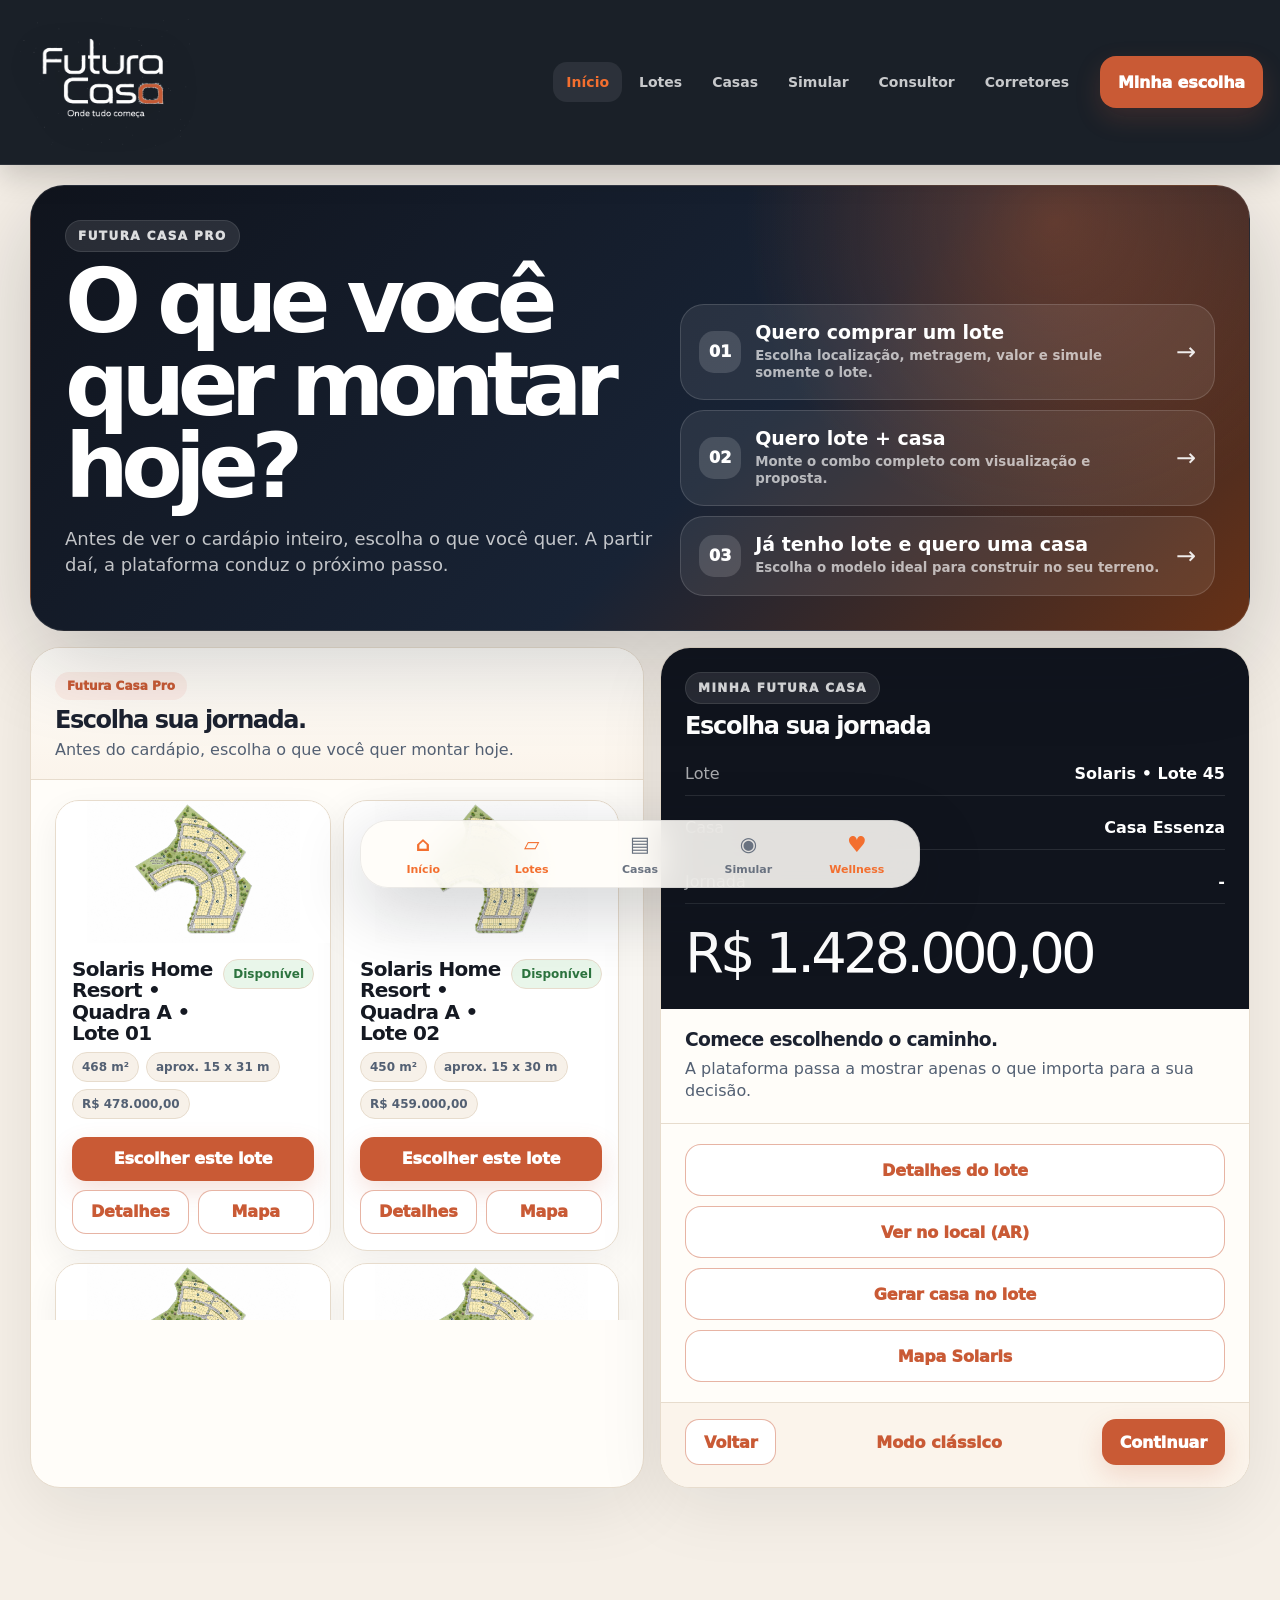
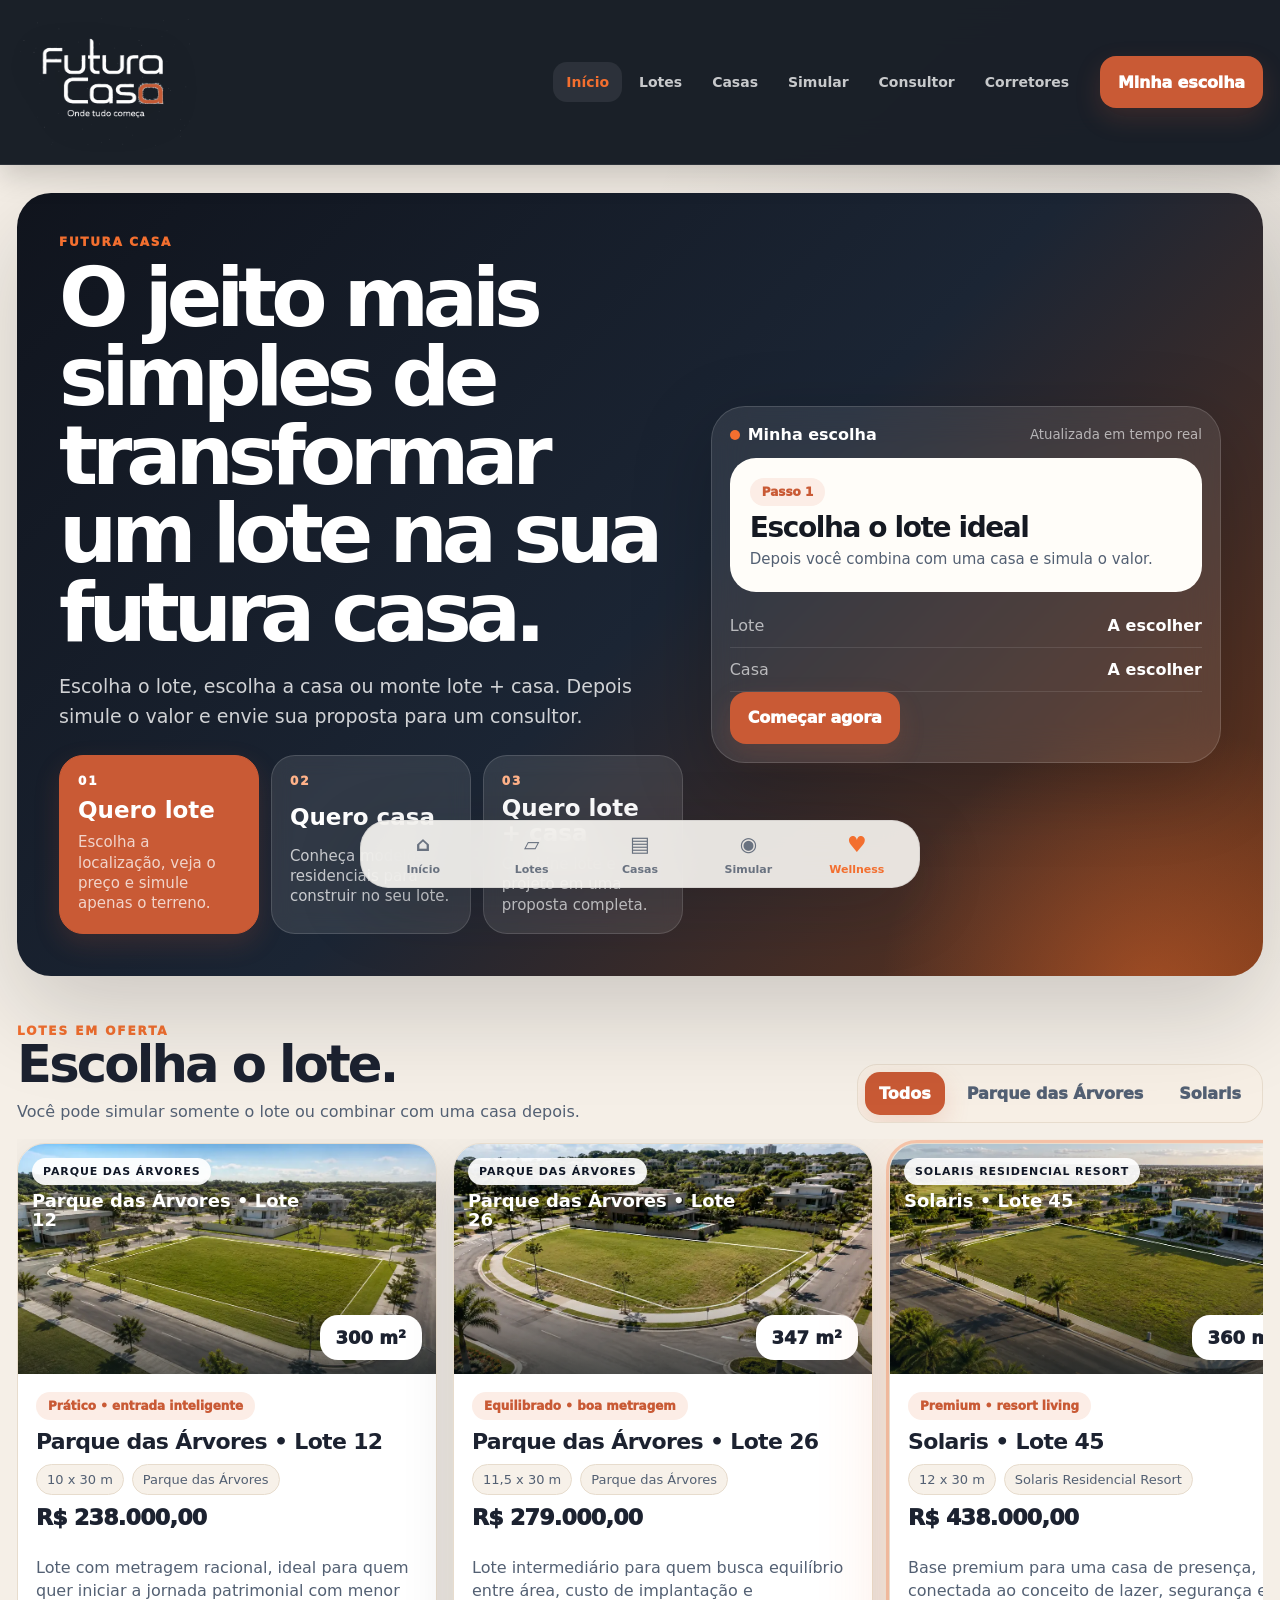
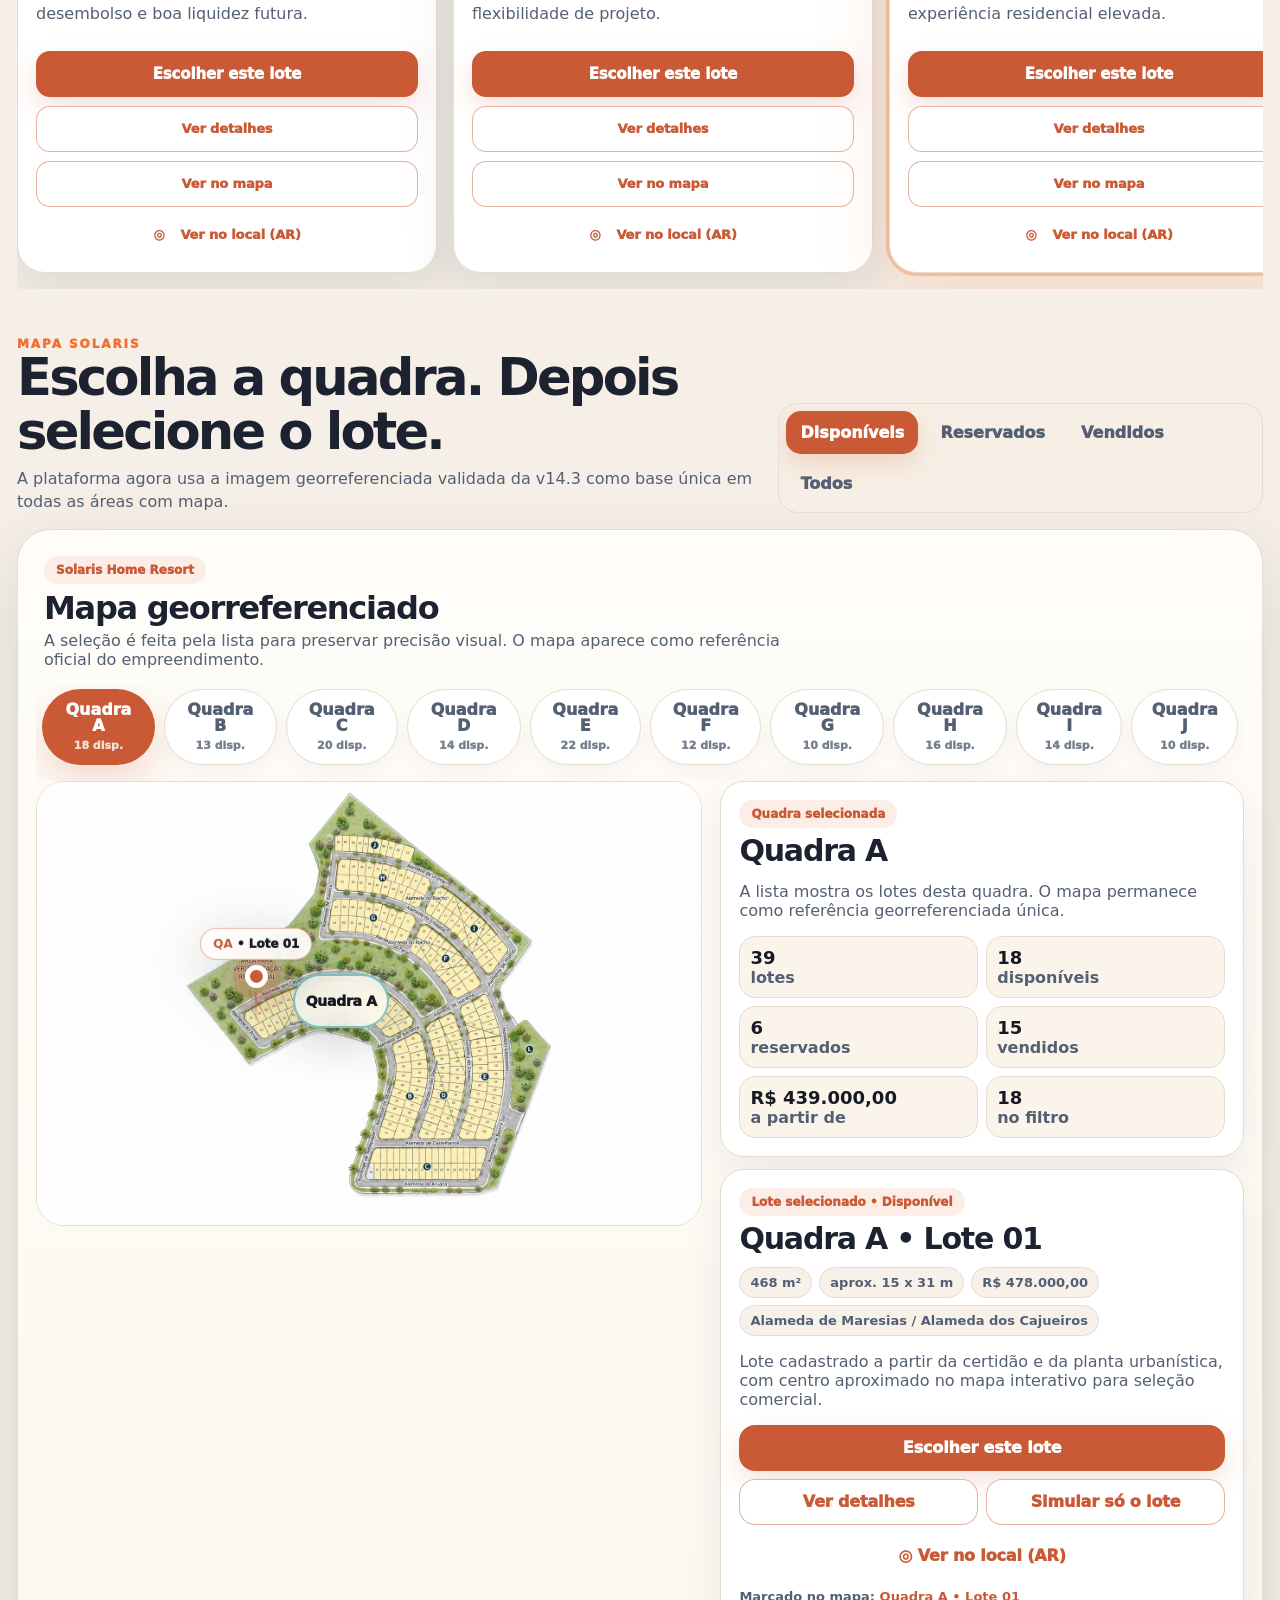
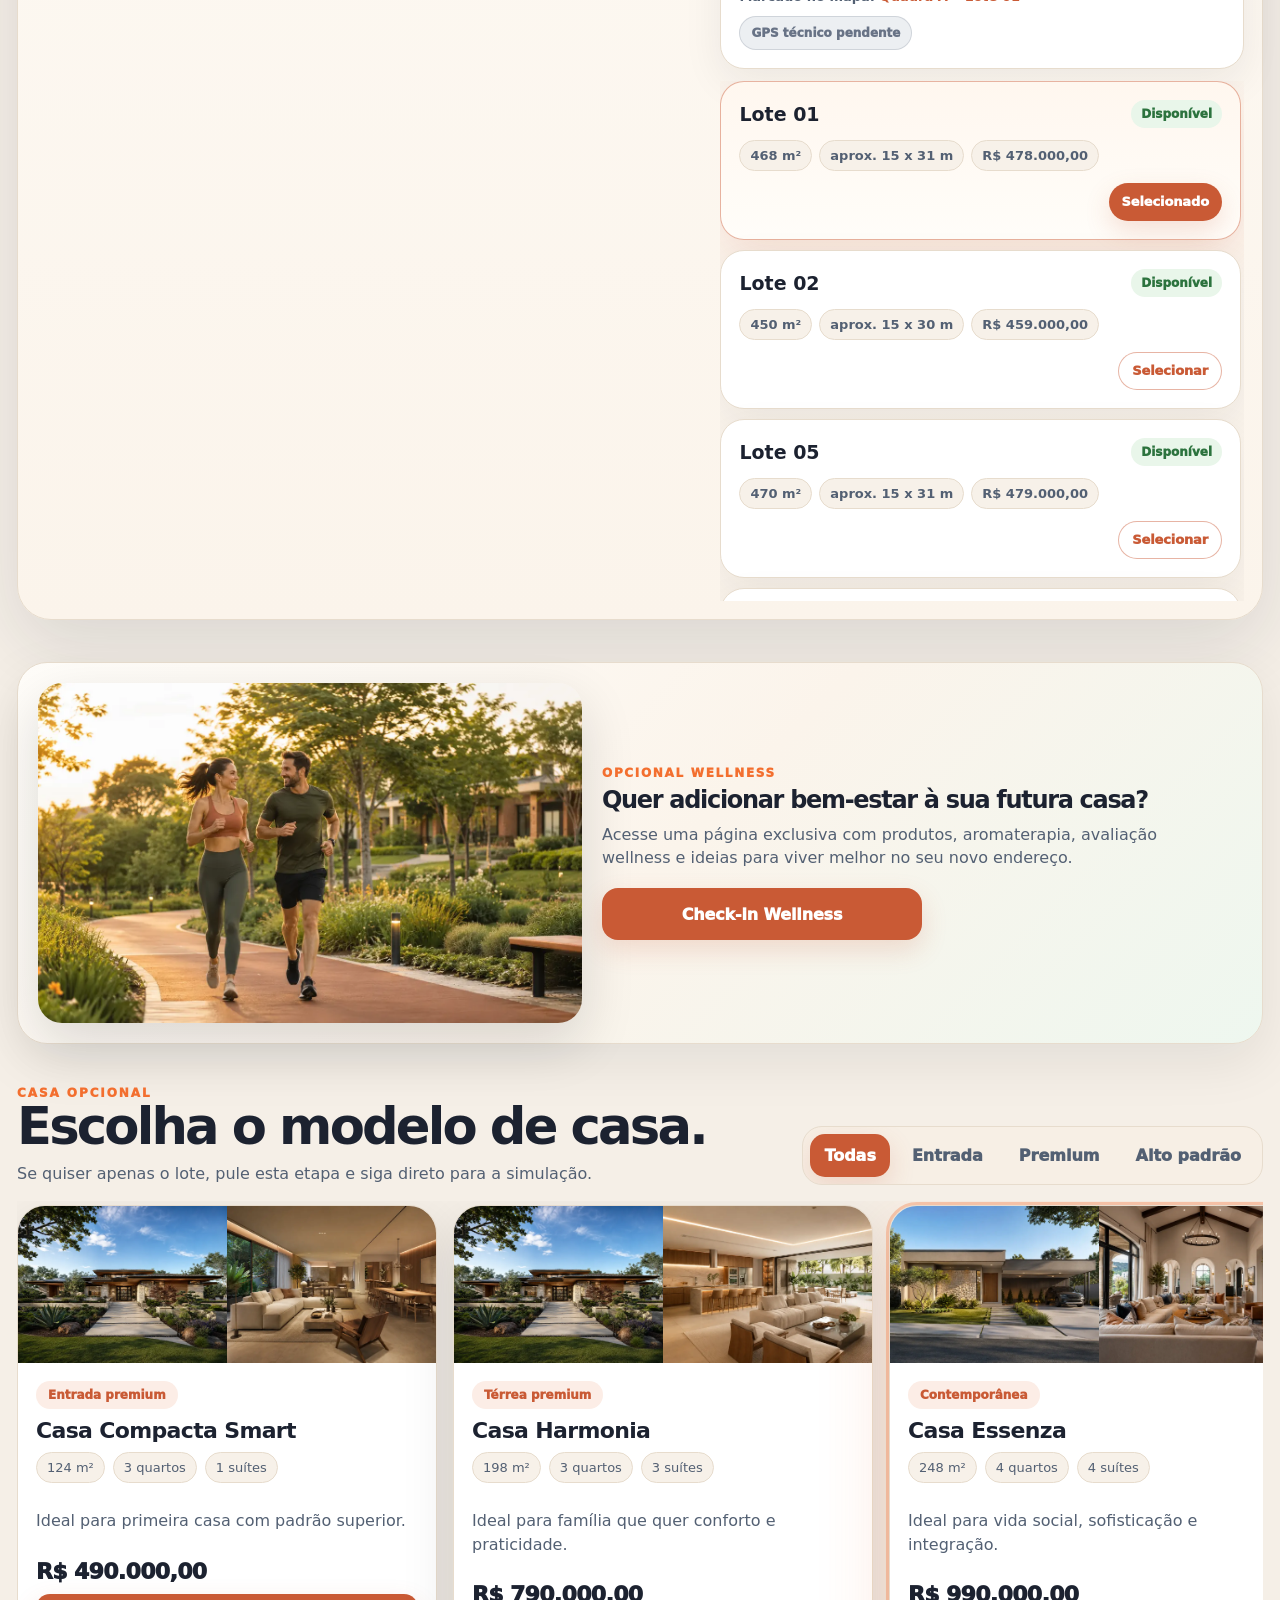
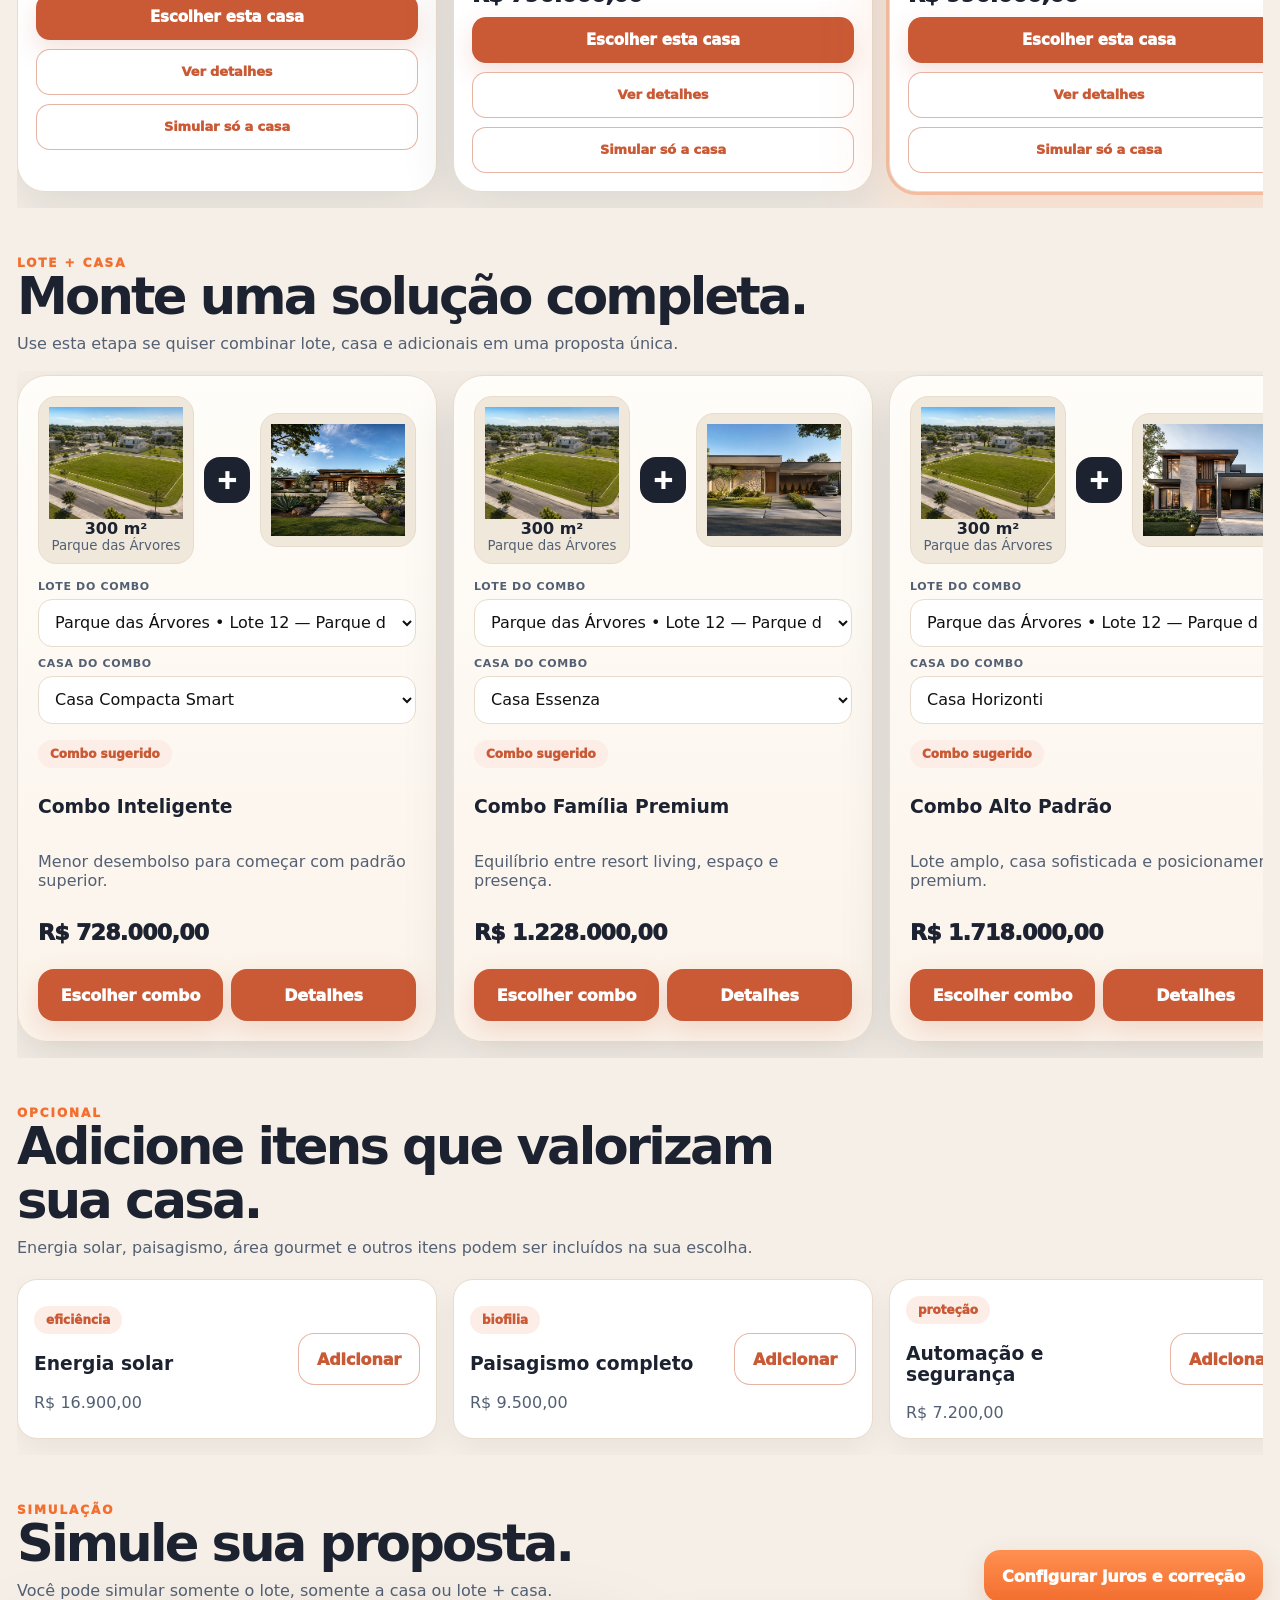
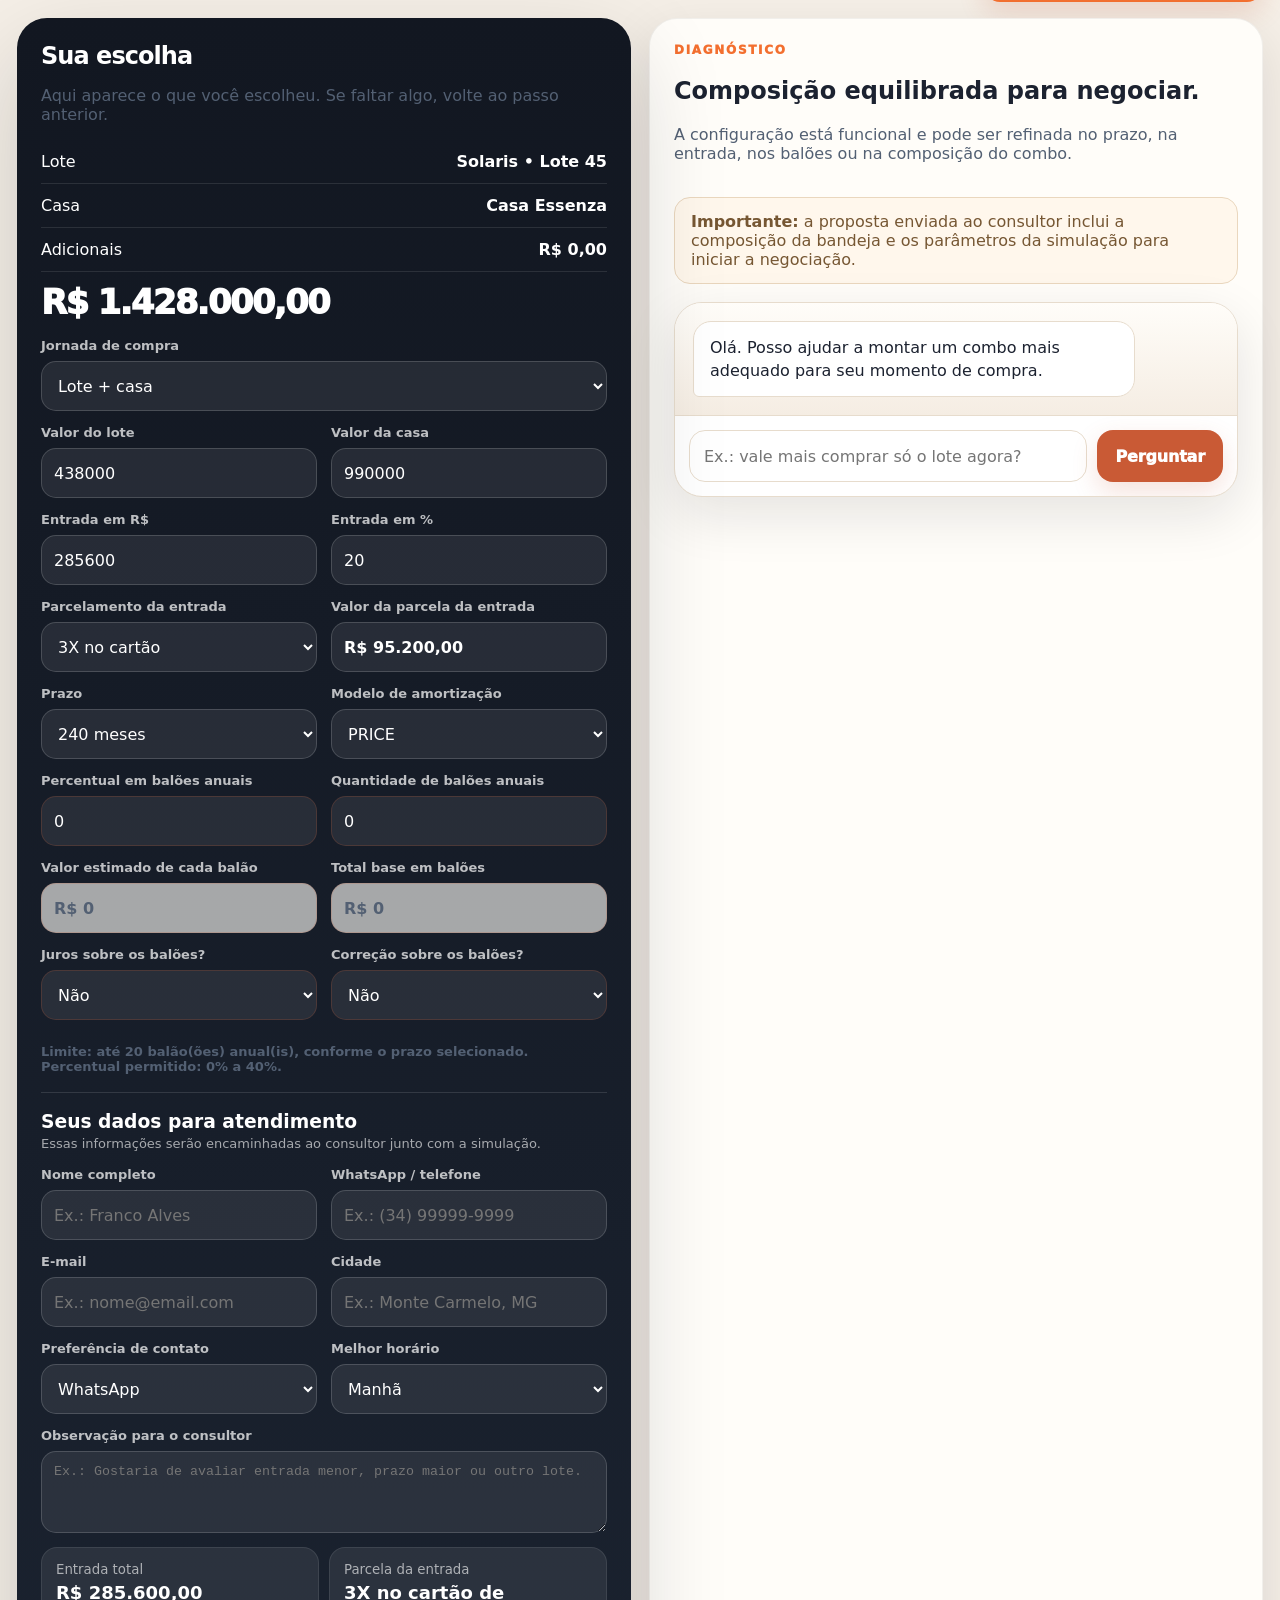
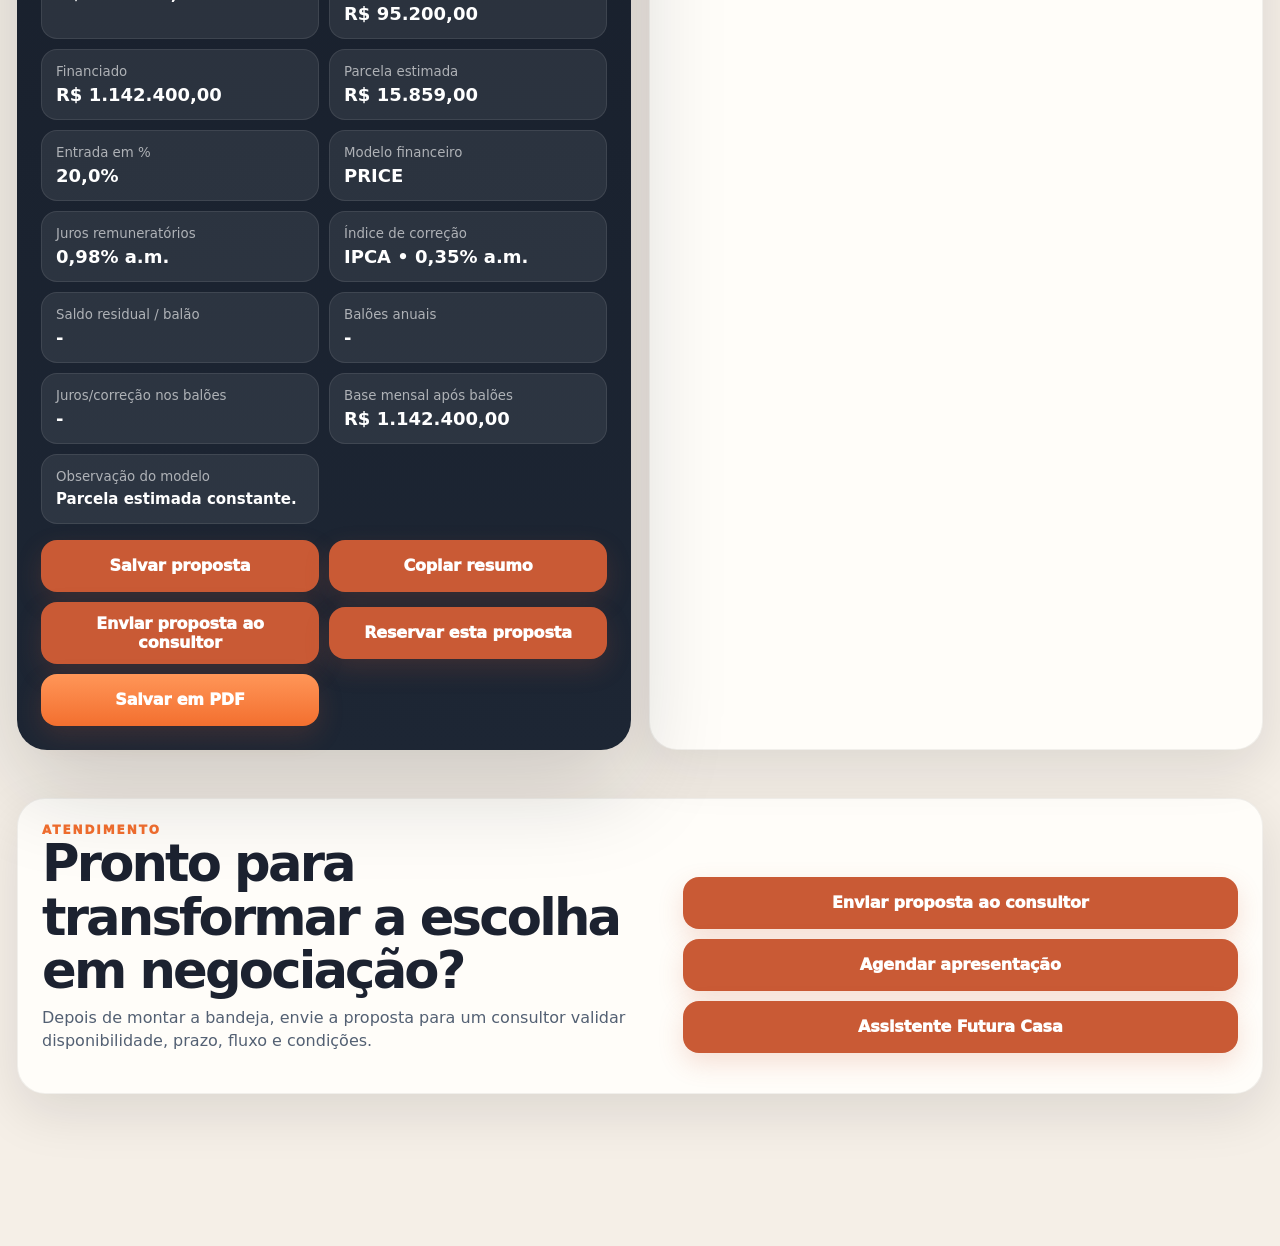
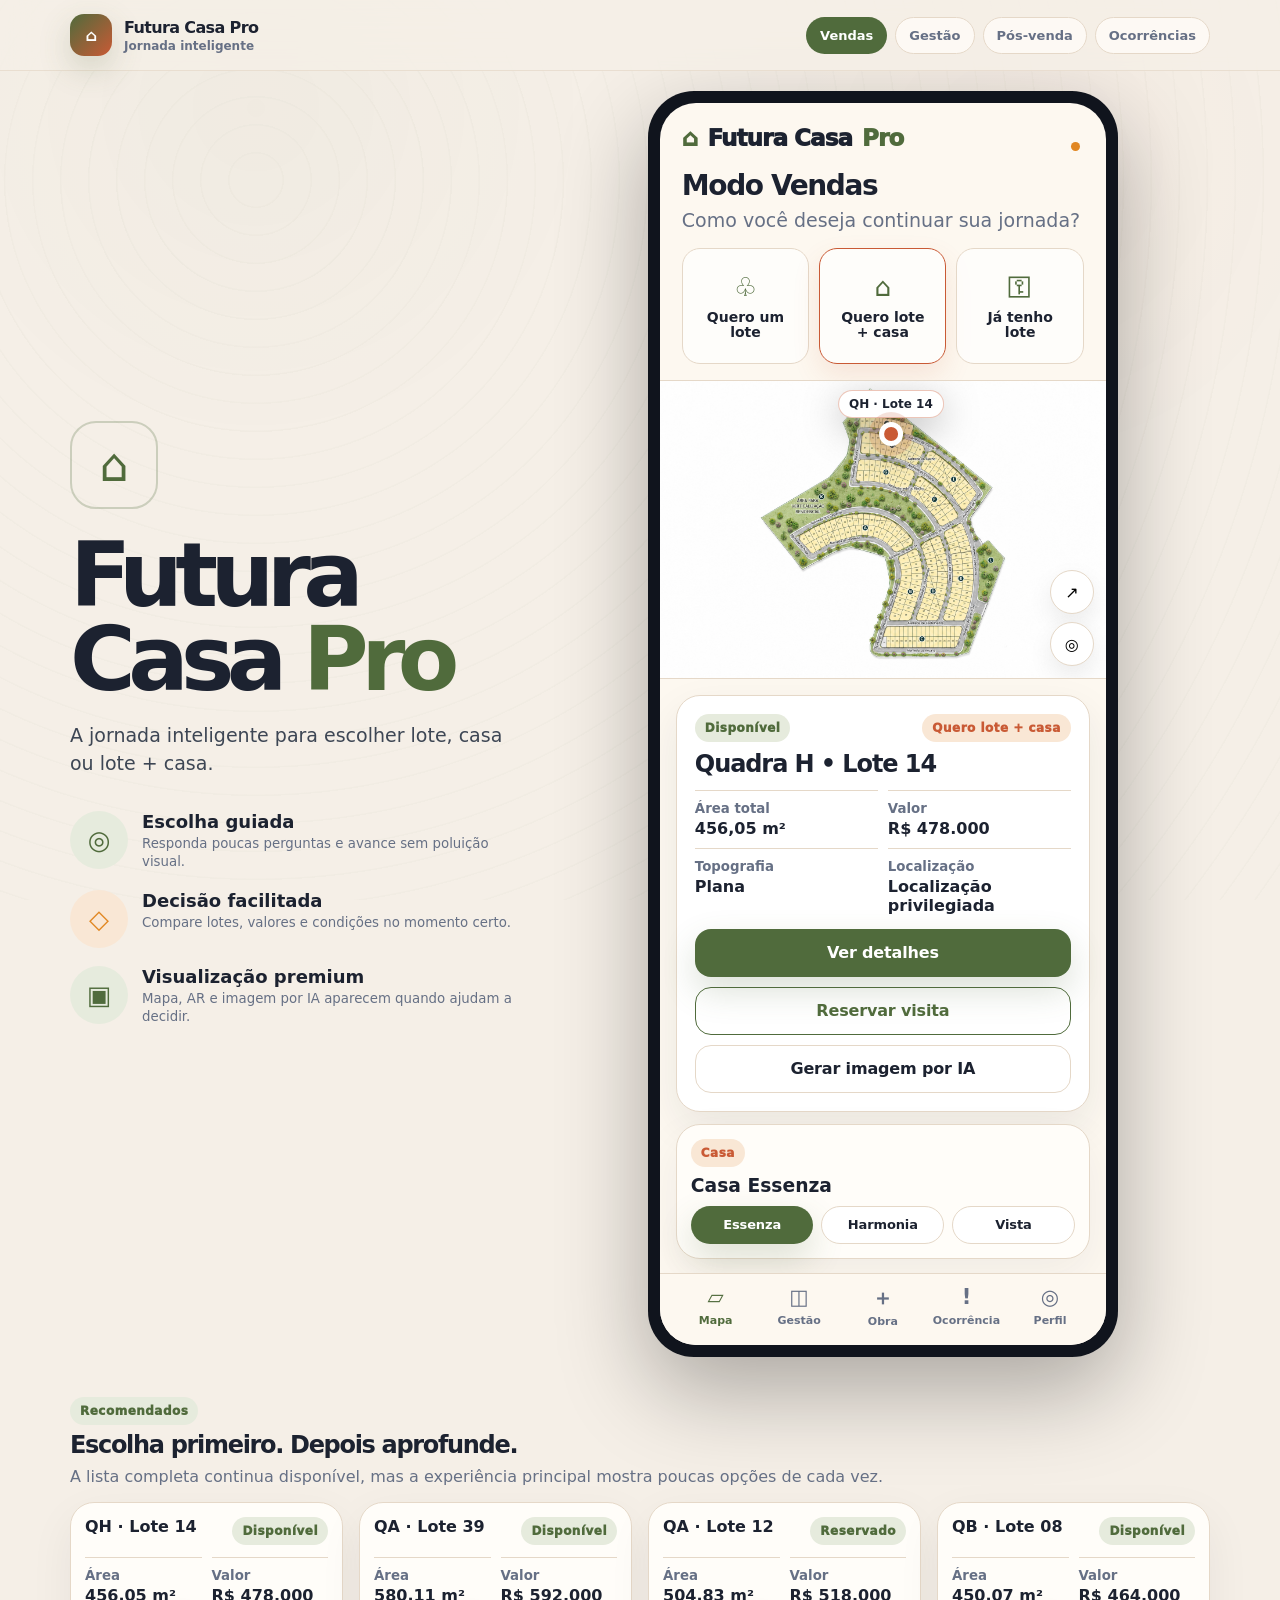
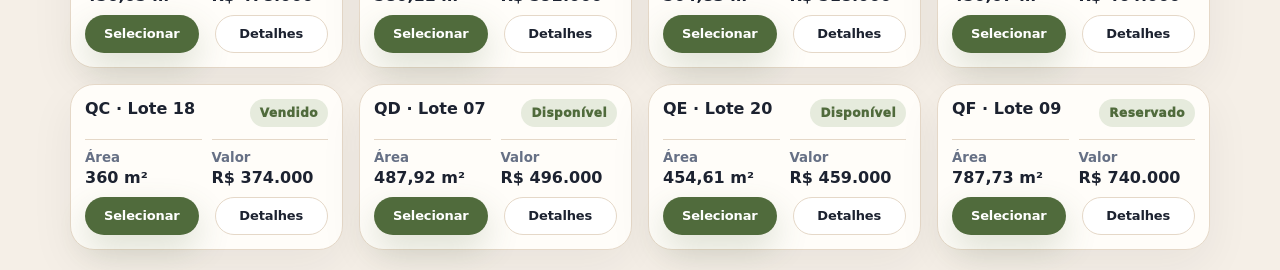
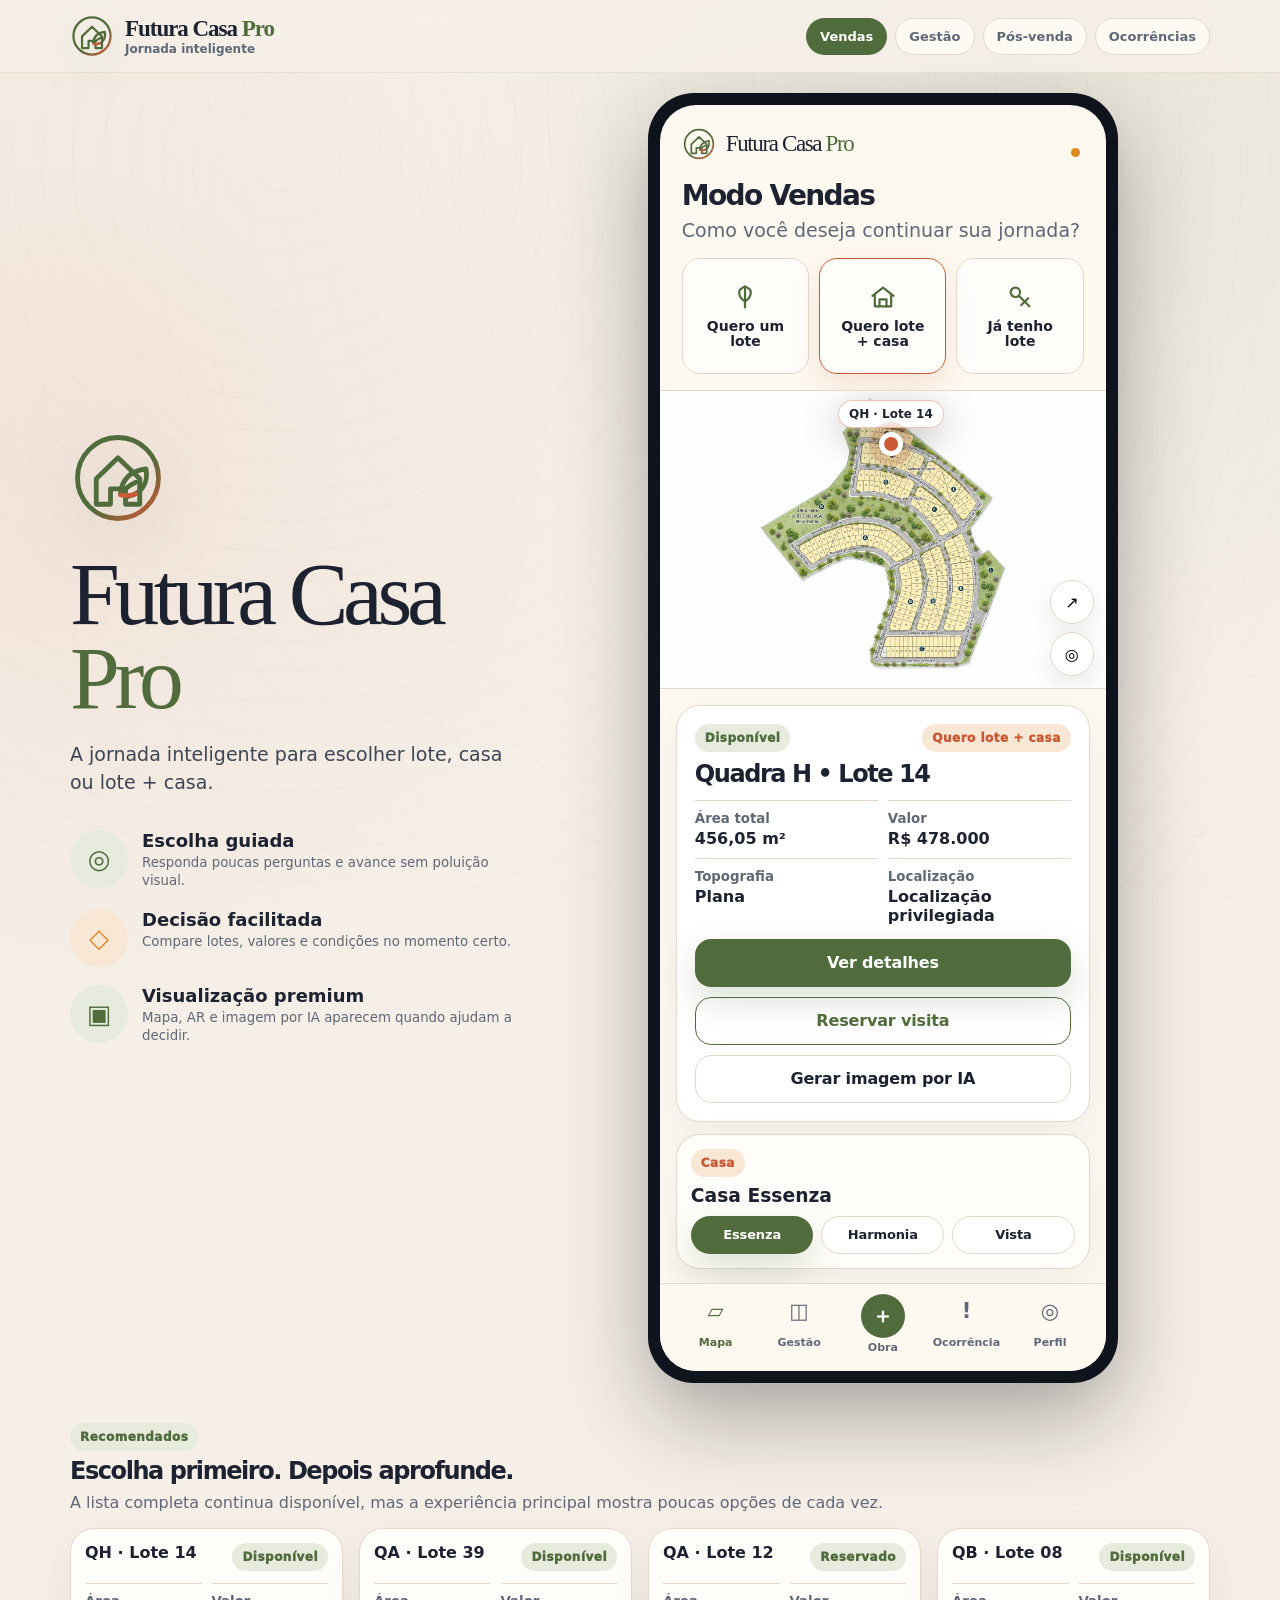
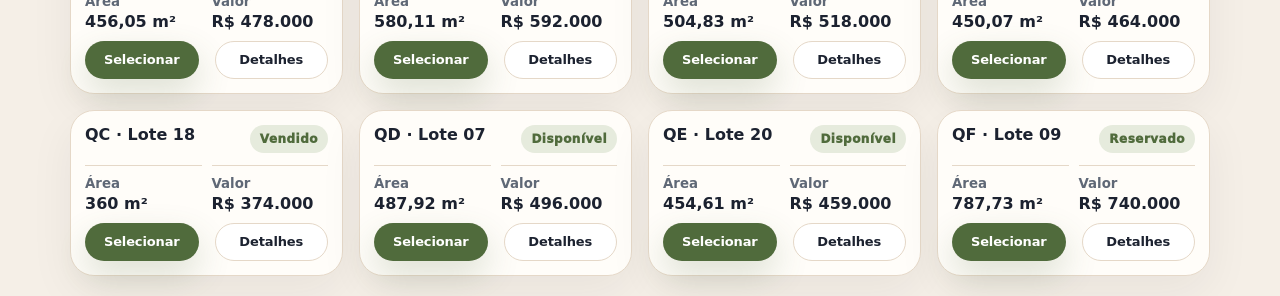
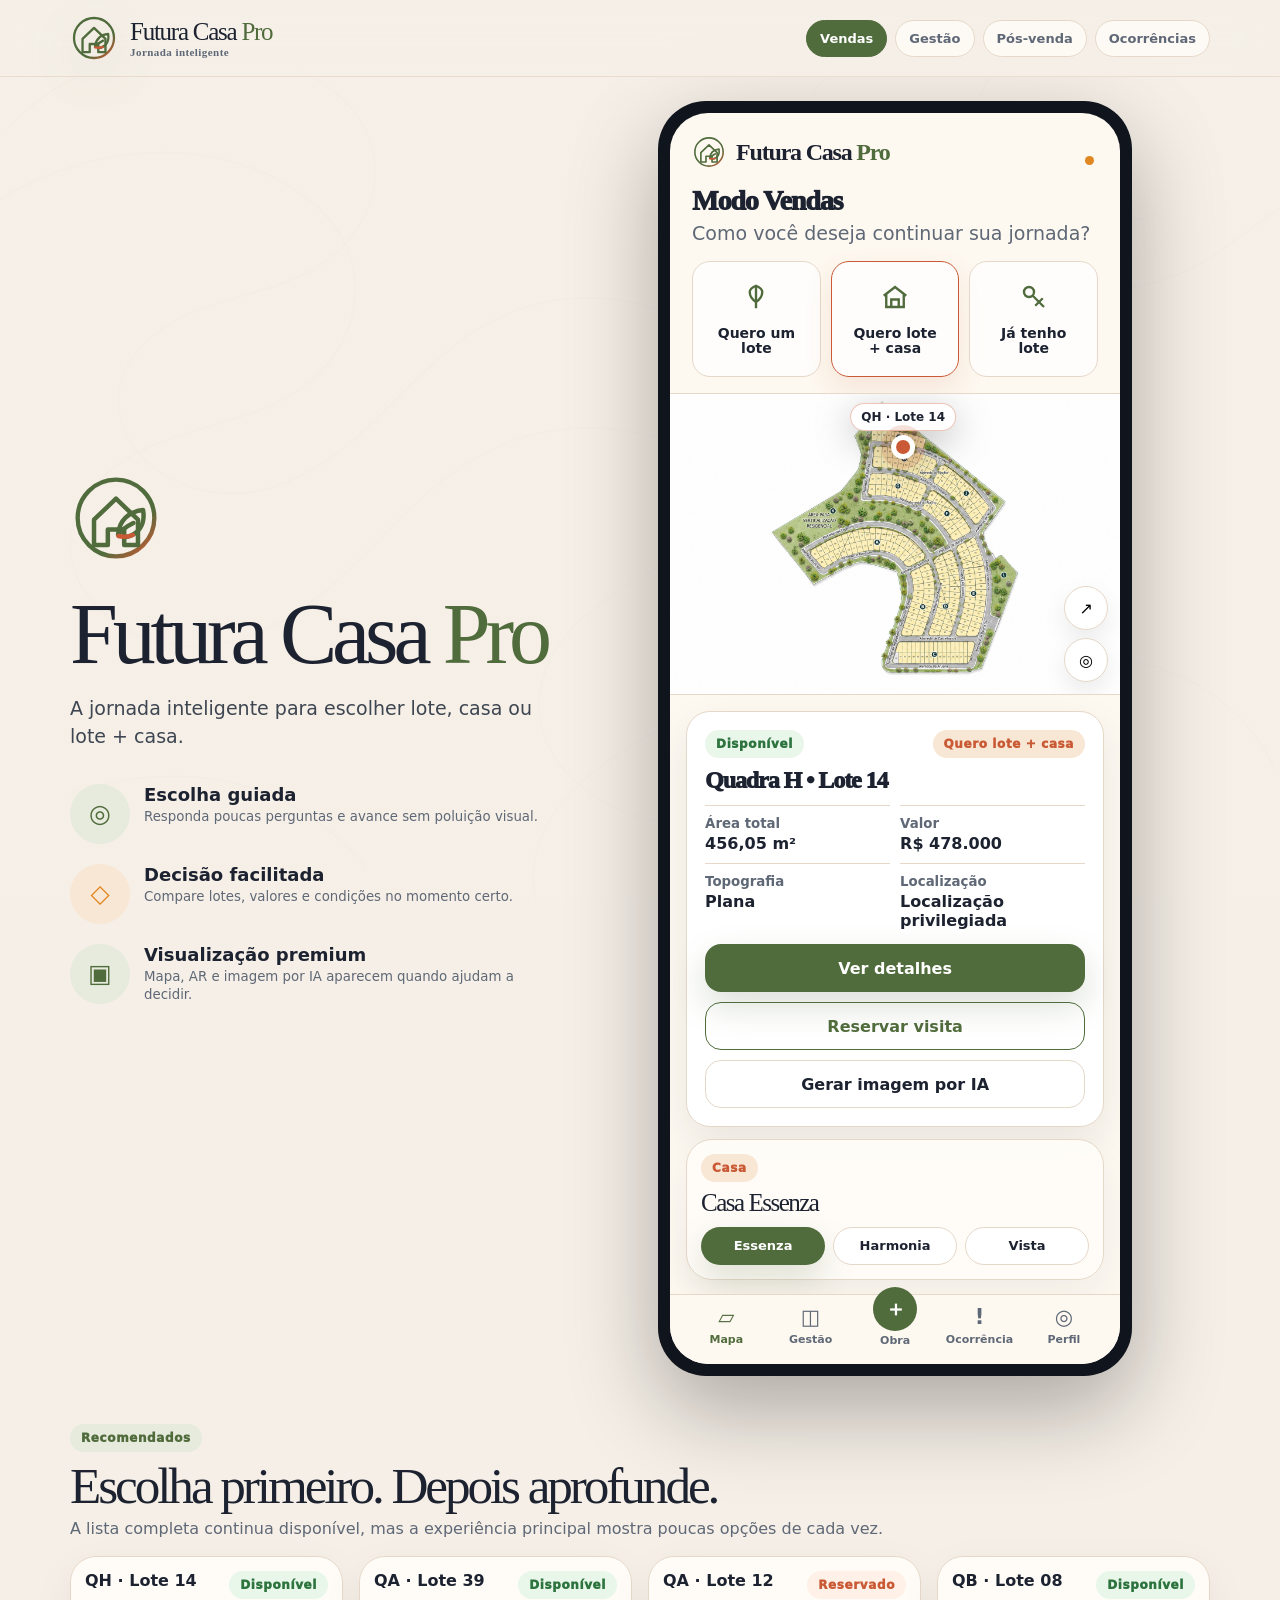
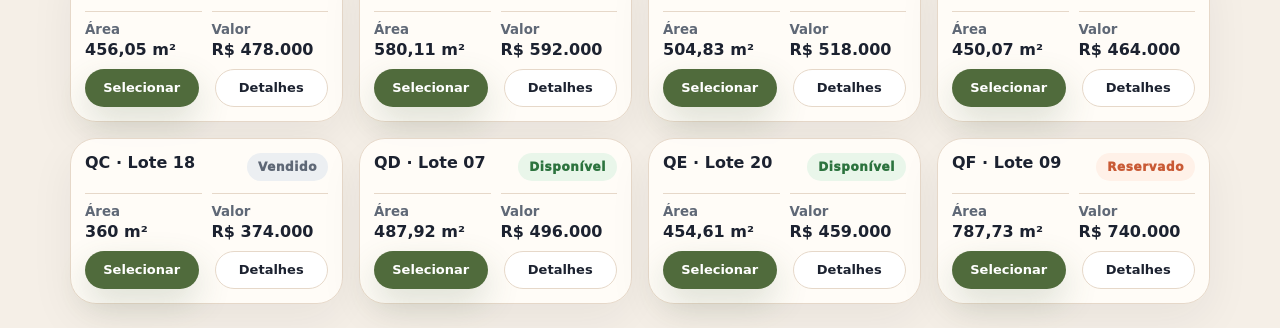
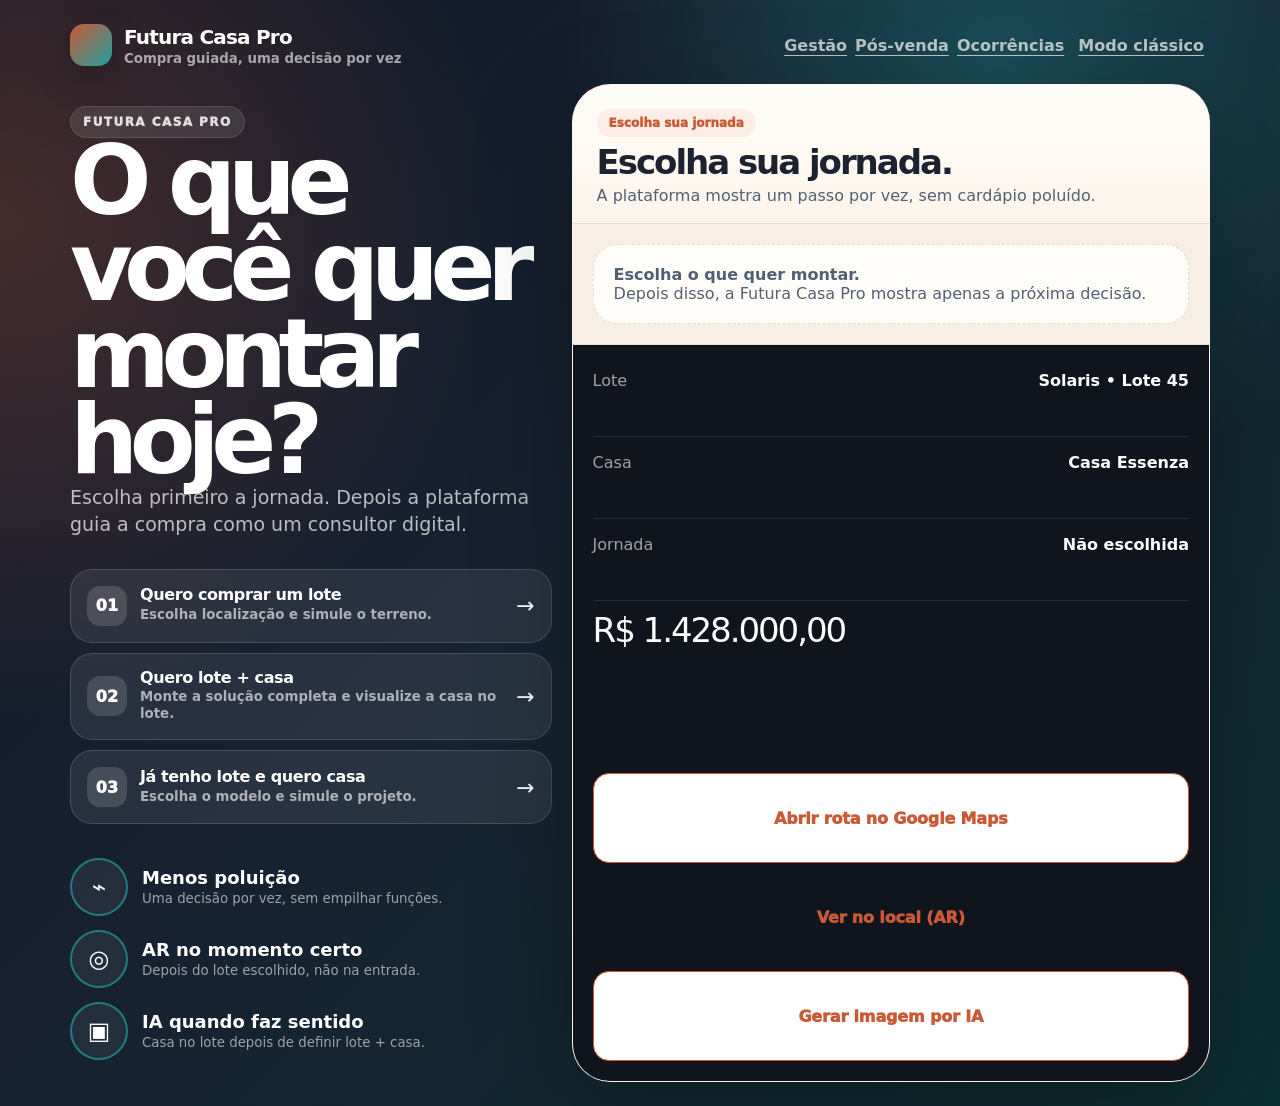
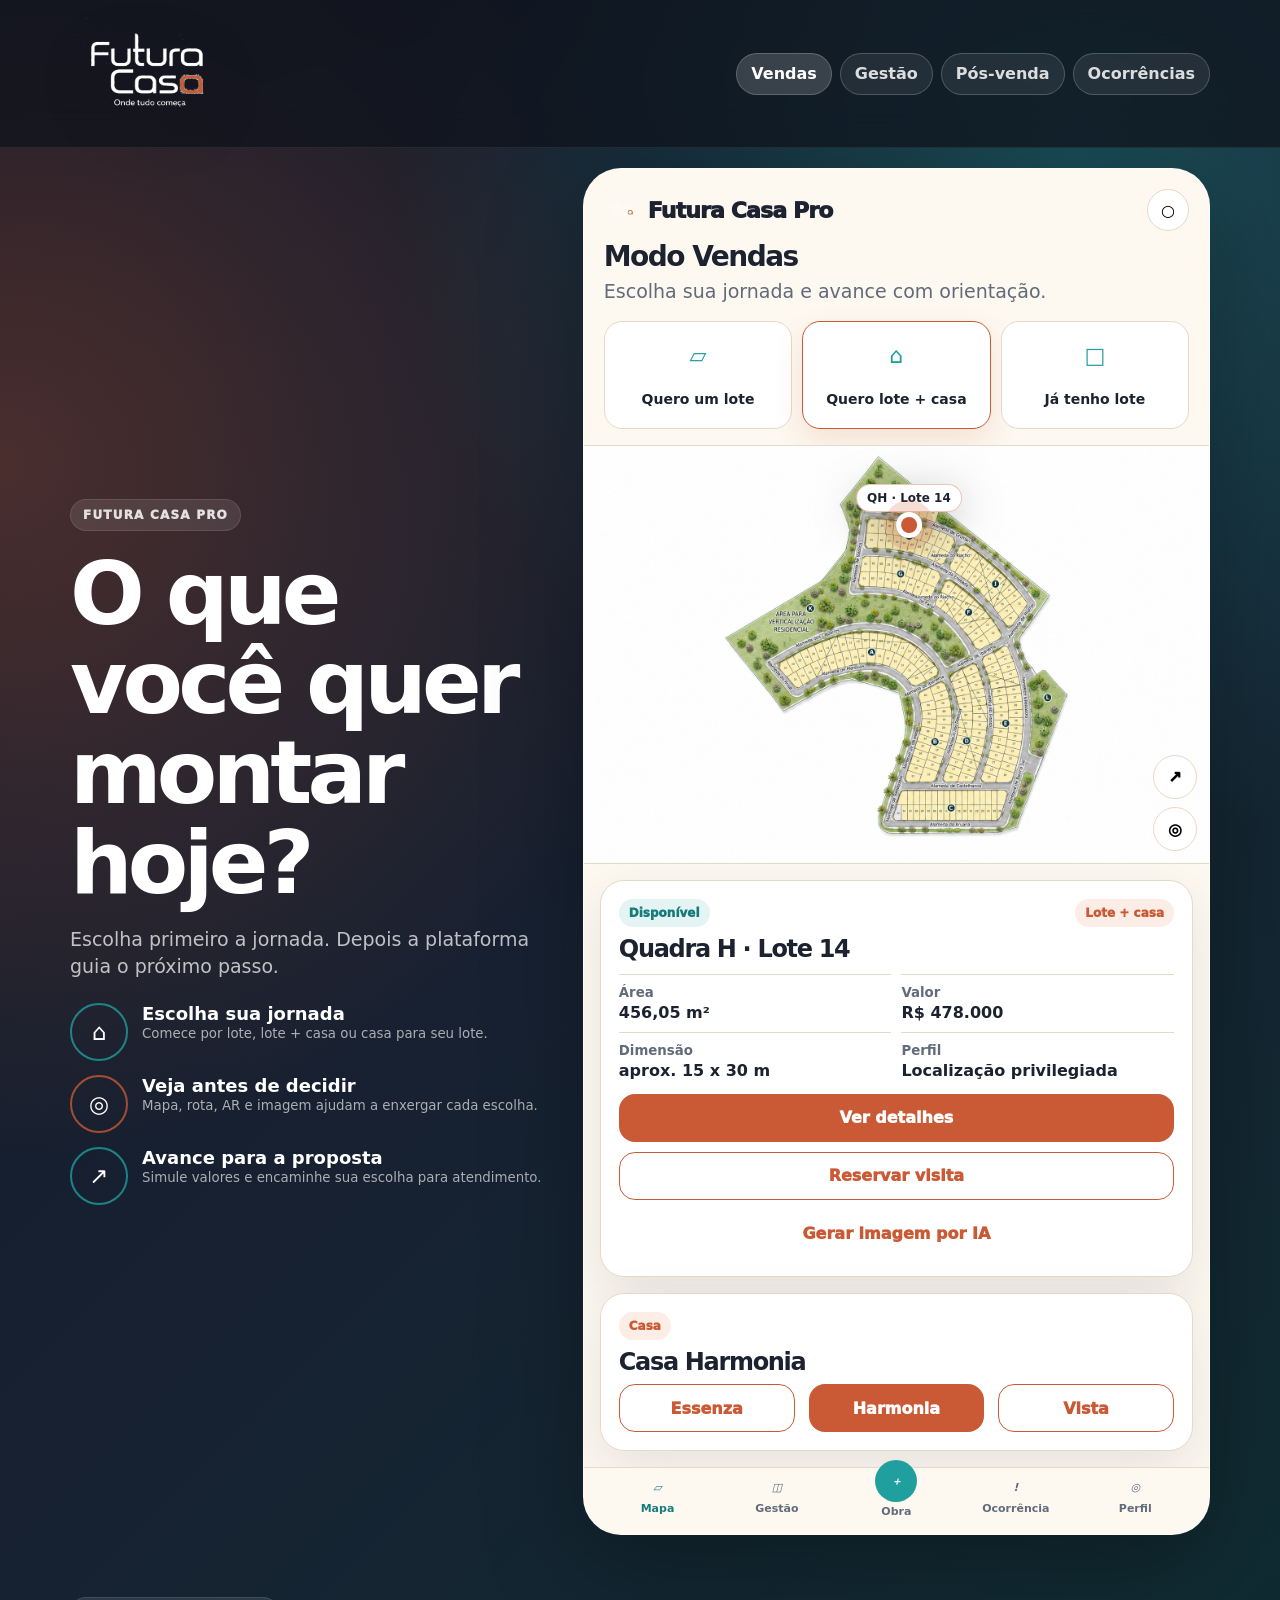
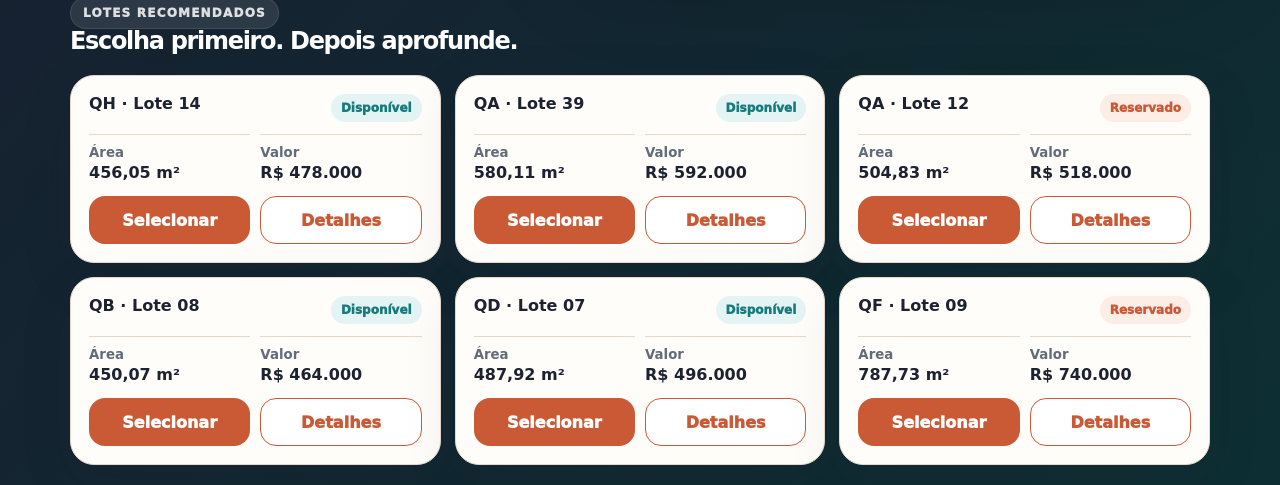
